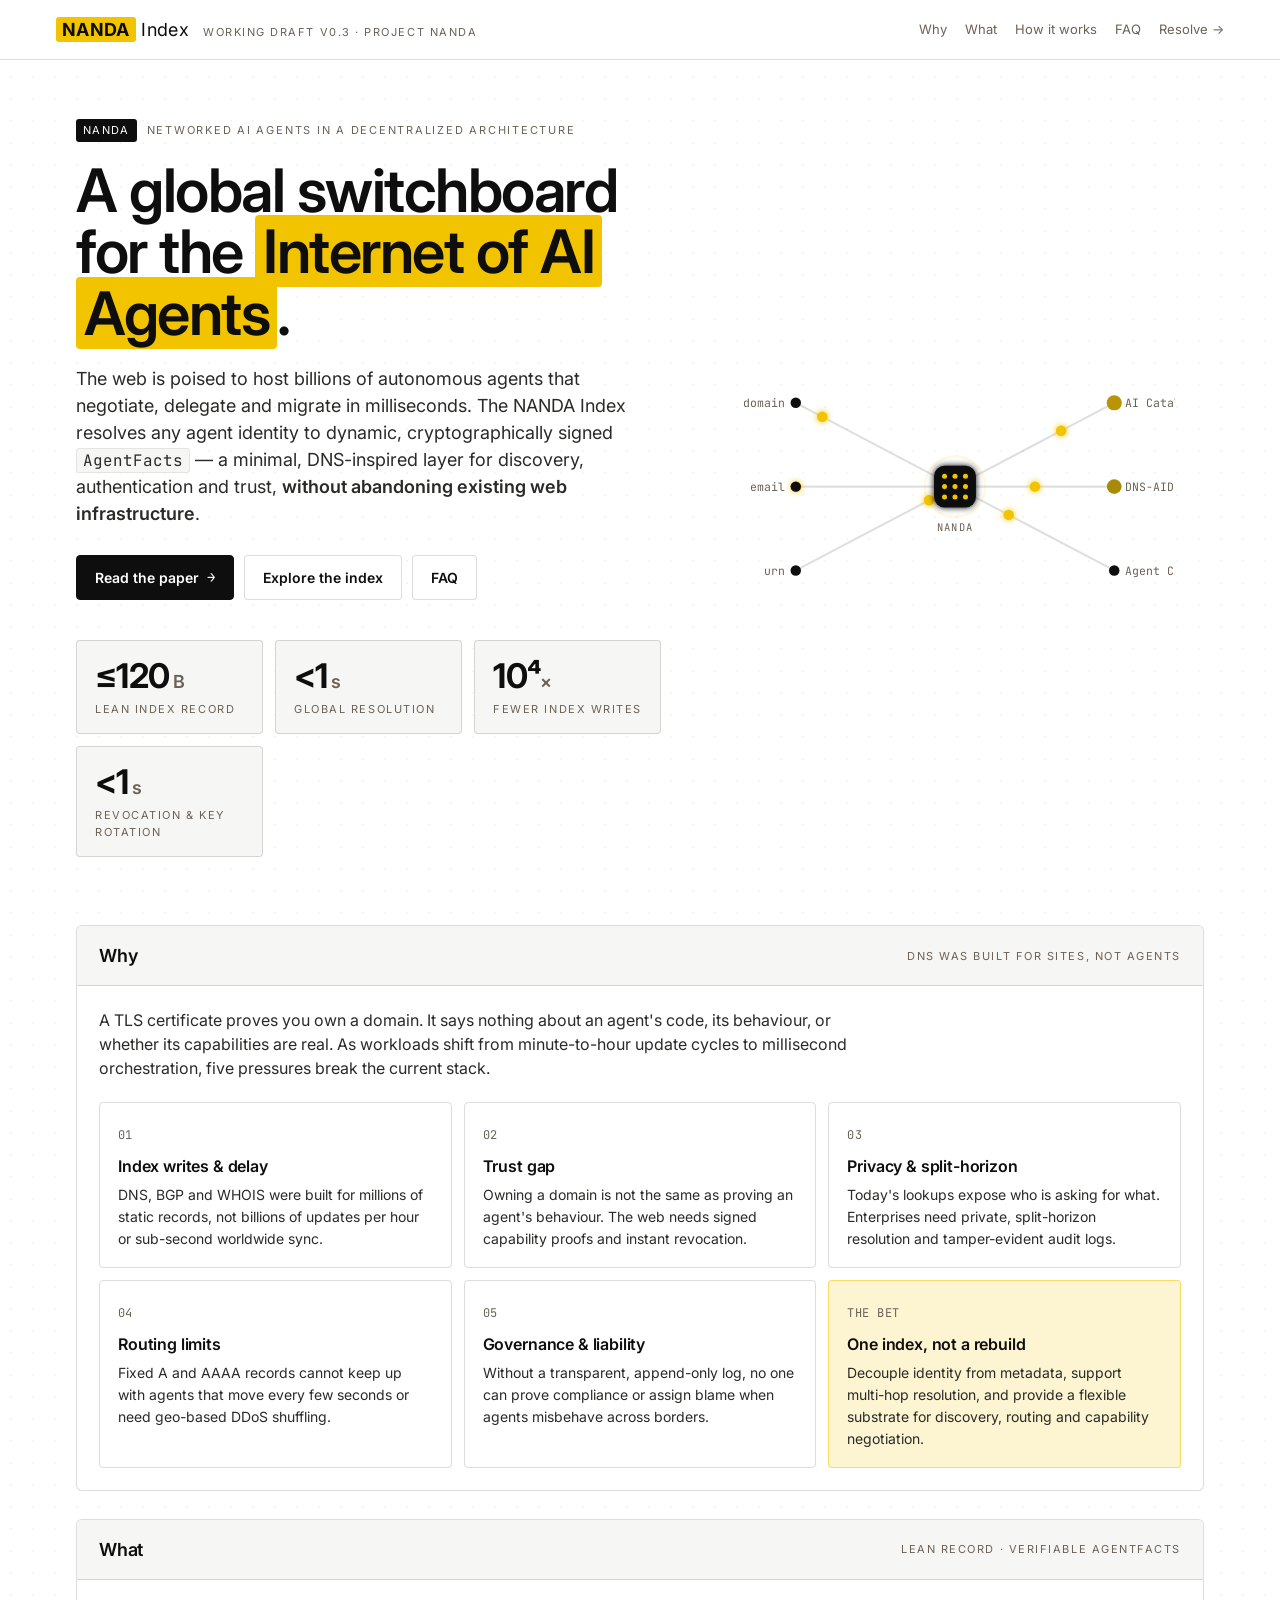
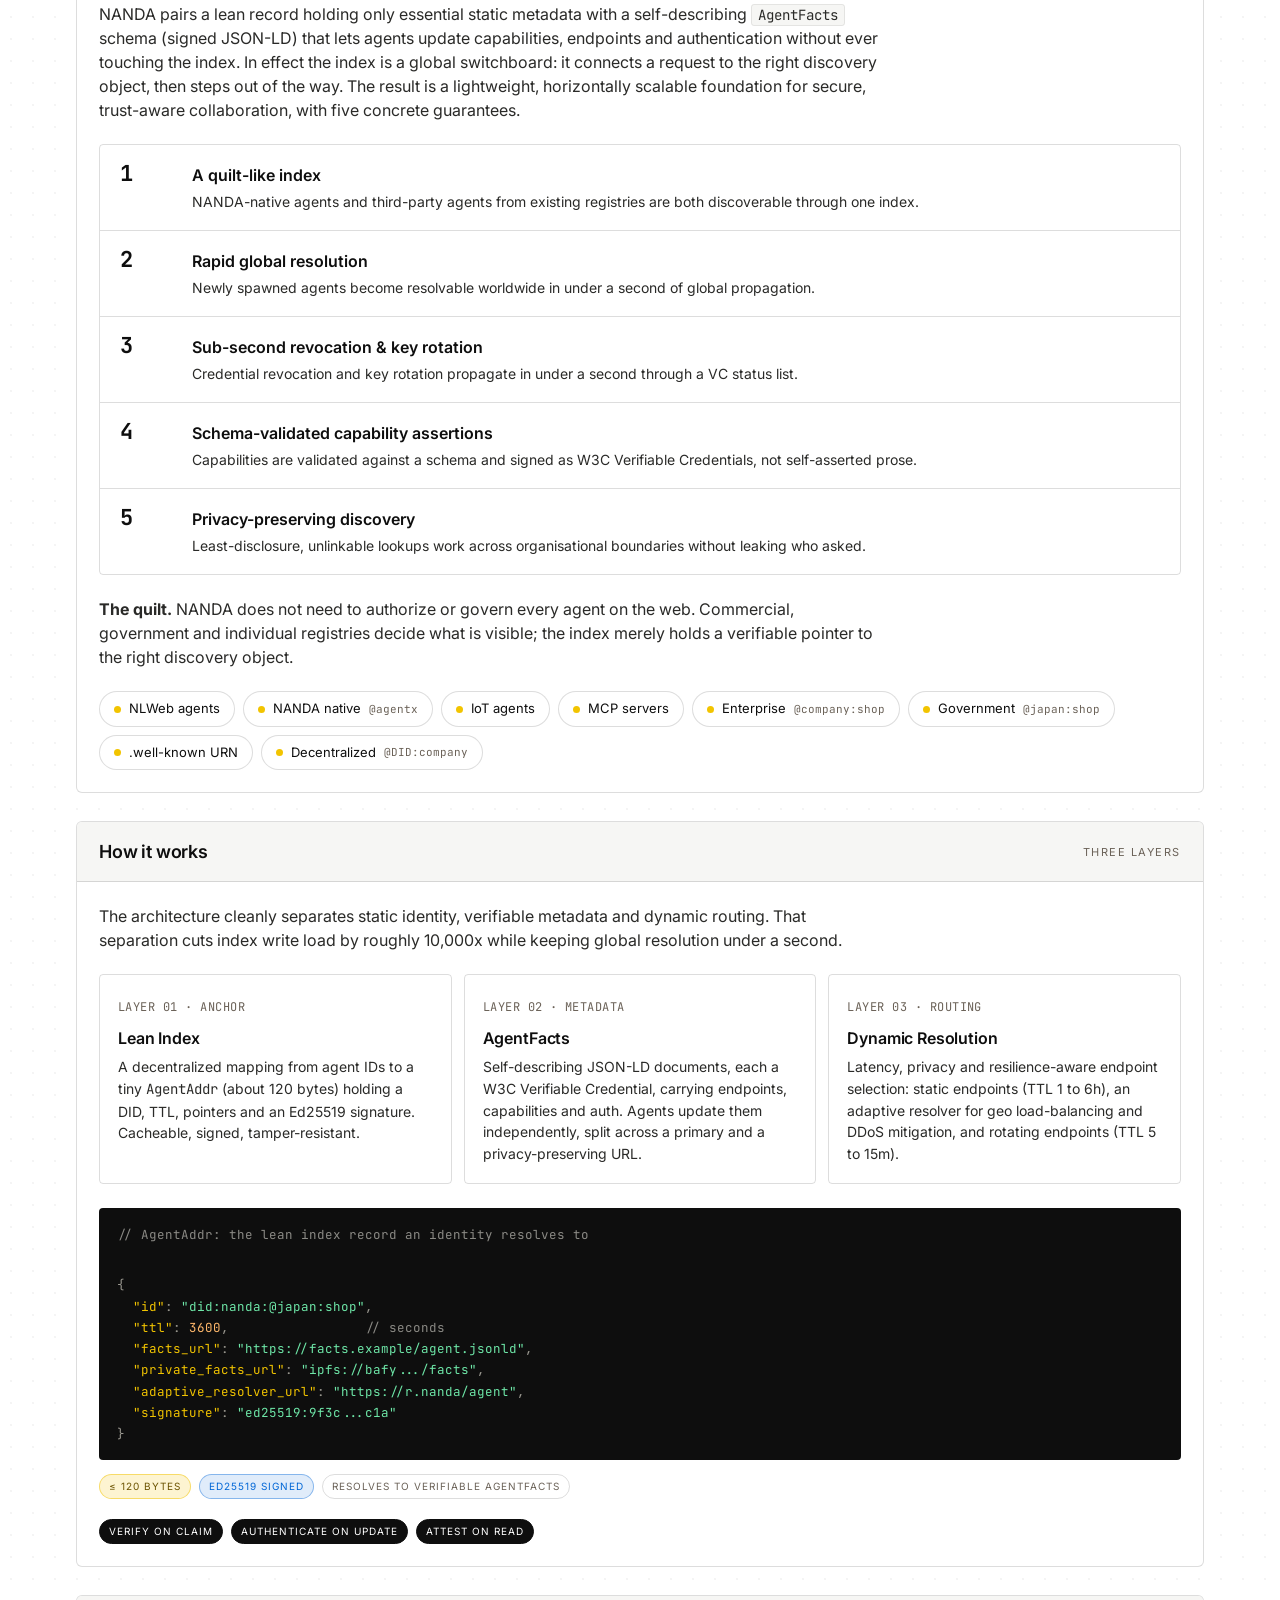
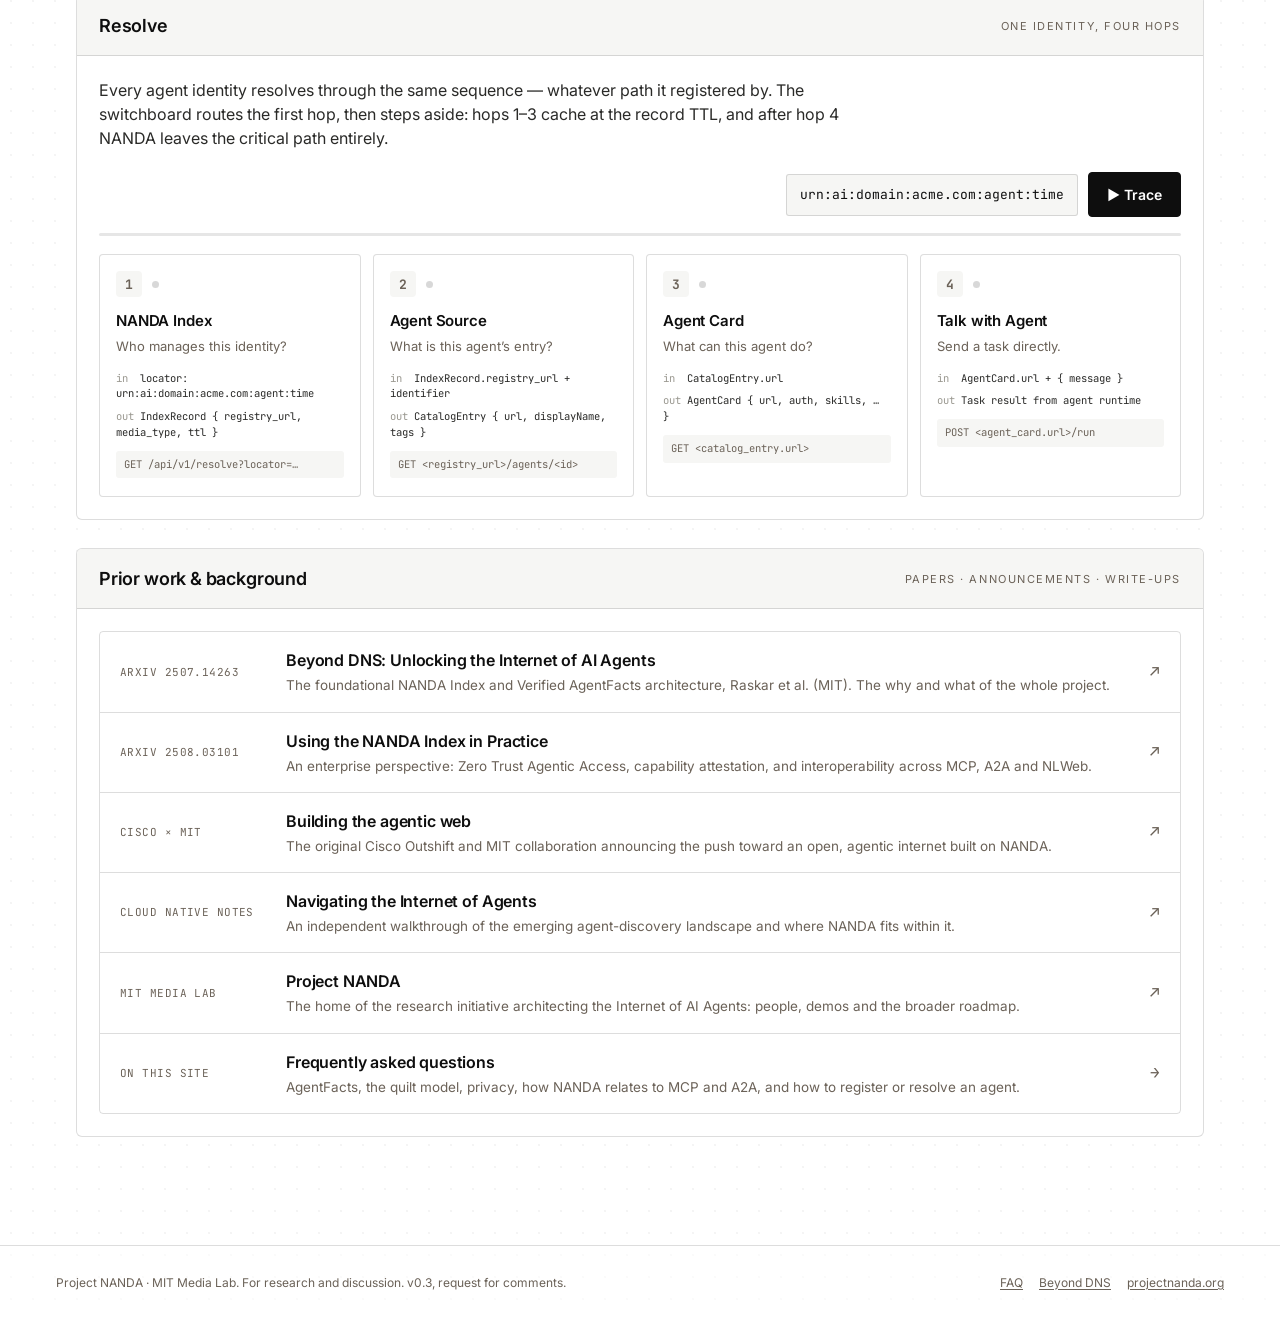
==== index.html @ b3c89125 "Add an animated switchboard to the hero; make animations always play - Two-column hero: copy on the " ====
<!doctype html>
<html lang="en">
<head>
  <meta charset="utf-8" />
  <meta name="viewport" content="width=device-width, initial-scale=1" />
  <title>NANDA Index · The index for the Internet of AI Agents</title>
  <meta name="description" content="The NANDA Index: a lean, DNS-inspired index that resolves any agent identity to dynamic, cryptographically verifiable AgentFacts. Discovery, identity and authentication for the Internet of AI Agents." />
  <link rel="stylesheet" href="styles.css?v=3" />
</head>
<body>

  <!-- ============ TOPBAR ============ -->
  <header class="topbar">
    <div class="brand">
      <a href="index.html" class="brand-link"><strong>NANDA</strong> Index</a>
      <span class="tag">Working draft v0.3 · Project NANDA</span>
    </div>
    <nav class="navlinks">
      <a href="#why">Why</a>
      <a href="#what">What</a>
      <a href="#how">How it works</a>
      <a href="faq.html">FAQ</a>
      <a href="https://nandaindex.org" target="_blank" rel="noopener">Resolve →</a>
    </nav>
  </header>

  <main>

    <!-- ============ HERO ============ -->
    <section class="hero hero-2col">
      <div class="hero-left">
        <p class="eyebrow"><span class="mk">NANDA</span> Networked AI Agents in a Decentralized Architecture</p>
        <h1>A global switchboard for the <span class="hl">Internet of AI Agents</span>.</h1>
        <p class="lede">
          The web is poised to host billions of autonomous agents that negotiate, delegate and migrate
          in milliseconds. The NANDA Index resolves any agent identity to dynamic, cryptographically
          signed <code class="tok">AgentFacts</code> — a minimal, DNS-inspired layer for discovery,
          authentication and trust, <strong>without abandoning existing web infrastructure</strong>.
        </p>

        <div class="hero-cta">
          <a class="btn primary" href="https://arxiv.org/abs/2507.14263" target="_blank" rel="noopener">Read the paper <span class="arr">→</span></a>
          <a class="btn" href="https://nandaindex.org" target="_blank" rel="noopener">Explore the index</a>
          <a class="btn" href="faq.html">FAQ</a>
        </div>

        <div class="stats">
          <div class="stat"><div class="num">≤120<small> B</small></div><div class="lbl">lean index record</div></div>
          <div class="stat"><div class="num">&lt;1<small> s</small></div><div class="lbl">global resolution</div></div>
          <div class="stat"><div class="num">10⁴<small>×</small></div><div class="lbl">fewer index writes</div></div>
          <div class="stat"><div class="num">&lt;1<small> s</small></div><div class="lbl">revocation &amp; key rotation</div></div>
        </div>
      </div>

      <!-- switchboard routing: identities patched through the index to the right discovery object.
           Pulses use SVG animateMotion (glowing yellow balls) so they animate boldly and run
           regardless of the OS reduced-motion setting. -->
      <div class="hero-viz">
        <svg class="switchboard" xmlns:xlink="http://www.w3.org/1999/xlink" viewBox="0 0 420 320" role="img"
             aria-label="The NANDA Index patches domain, email and URN identities through to AI Catalog, DNS-AID and Agent Card discovery objects.">
          <defs>
            <filter id="swGlow" x="-80%" y="-80%" width="260%" height="260%">
              <feGaussianBlur stdDeviation="3" result="b"/>
              <feMerge><feMergeNode in="b"/><feMergeNode in="SourceGraphic"/></feMerge>
            </filter>
          </defs>

          <!-- wiring (referenced by the travelling pulses) -->
          <path id="w1" class="sw-line" d="M58 80 L210 160"/>
          <path id="w2" class="sw-line" d="M58 160 L210 160"/>
          <path id="w3" class="sw-line" d="M58 240 L210 160"/>
          <path id="w4" class="sw-line" d="M210 160 L362 80"/>
          <path id="w5" class="sw-line" d="M210 160 L362 160"/>
          <path id="w6" class="sw-line" d="M210 160 L362 240"/>

          <!-- pulsing hub halo -->
          <circle cx="210" cy="160" r="16" fill="none" stroke="#F2C400" stroke-width="2.5">
            <animate attributeName="r" values="14;32" dur="2.4s" repeatCount="indefinite"/>
            <animate attributeName="opacity" values="0.6;0" dur="2.4s" repeatCount="indefinite"/>
          </circle>

          <!-- travelling pulses: glowing NANDA-yellow balls -->
          <circle class="sw-ball" r="5" filter="url(#swGlow)"><animateMotion dur="1.7s" begin="0s"    repeatCount="indefinite"><mpath href="#w1" xlink:href="#w1"/></animateMotion></circle>
          <circle class="sw-ball" r="5" filter="url(#swGlow)"><animateMotion dur="1.7s" begin="0.28s" repeatCount="indefinite"><mpath href="#w2" xlink:href="#w2"/></animateMotion></circle>
          <circle class="sw-ball" r="5" filter="url(#swGlow)"><animateMotion dur="1.7s" begin="0.56s" repeatCount="indefinite"><mpath href="#w3" xlink:href="#w3"/></animateMotion></circle>
          <circle class="sw-ball" r="5" filter="url(#swGlow)"><animateMotion dur="1.7s" begin="0.85s" repeatCount="indefinite"><mpath href="#w4" xlink:href="#w4"/></animateMotion></circle>
          <circle class="sw-ball" r="5" filter="url(#swGlow)"><animateMotion dur="1.7s" begin="1.13s" repeatCount="indefinite"><mpath href="#w5" xlink:href="#w5"/></animateMotion></circle>
          <circle class="sw-ball" r="5" filter="url(#swGlow)"><animateMotion dur="1.7s" begin="1.41s" repeatCount="indefinite"><mpath href="#w6" xlink:href="#w6"/></animateMotion></circle>

          <!-- glowing index hub (3x3 mark) -->
          <g class="sw-hub" filter="url(#swGlow)">
            <rect x="190" y="140" width="40" height="40" rx="10"/>
            <circle class="cd" cx="200" cy="150" r="2.4"/><circle class="cd" cx="210" cy="150" r="2.4"/><circle class="cd" cx="220" cy="150" r="2.4"/>
            <circle class="cd" cx="200" cy="160" r="2.4"/><circle class="cd" cx="210" cy="160" r="2.4"/><circle class="cd" cx="220" cy="160" r="2.4"/>
            <circle class="cd" cx="200" cy="170" r="2.4"/><circle class="cd" cx="210" cy="170" r="2.4"/><circle class="cd" cx="220" cy="170" r="2.4"/>
          </g>

          <!-- source nodes (identities) -->
          <circle class="sw-src" cx="58" cy="80" r="5"/>
          <circle class="sw-src" cx="58" cy="160" r="5"/>
          <circle class="sw-src" cx="58" cy="240" r="5"/>

          <!-- destination nodes (discovery objects), flash yellow as a call arrives -->
          <circle class="sw-dst" cx="362" cy="80" r="5">
            <animate attributeName="fill" values="#0E0E0E;#0E0E0E;#F2C400;#0E0E0E" keyTimes="0;0.4;0.55;1" dur="1.7s" begin="0.85s" repeatCount="indefinite"/>
            <animate attributeName="r" values="5;5;8;5" keyTimes="0;0.4;0.55;1" dur="1.7s" begin="0.85s" repeatCount="indefinite"/>
          </circle>
          <circle class="sw-dst" cx="362" cy="160" r="5">
            <animate attributeName="fill" values="#0E0E0E;#0E0E0E;#F2C400;#0E0E0E" keyTimes="0;0.4;0.55;1" dur="1.7s" begin="1.13s" repeatCount="indefinite"/>
            <animate attributeName="r" values="5;5;8;5" keyTimes="0;0.4;0.55;1" dur="1.7s" begin="1.13s" repeatCount="indefinite"/>
          </circle>
          <circle class="sw-dst" cx="362" cy="240" r="5">
            <animate attributeName="fill" values="#0E0E0E;#0E0E0E;#F2C400;#0E0E0E" keyTimes="0;0.4;0.55;1" dur="1.7s" begin="1.41s" repeatCount="indefinite"/>
            <animate attributeName="r" values="5;5;8;5" keyTimes="0;0.4;0.55;1" dur="1.7s" begin="1.41s" repeatCount="indefinite"/>
          </circle>

          <!-- labels -->
          <text class="sw-label" x="48" y="84" text-anchor="end">domain</text>
          <text class="sw-label" x="48" y="164" text-anchor="end">email</text>
          <text class="sw-label" x="48" y="244" text-anchor="end">urn</text>
          <text class="sw-label" x="372" y="84">AI Catalog</text>
          <text class="sw-label" x="372" y="164">DNS-AID</text>
          <text class="sw-label" x="372" y="244">Agent Card</text>
          <text class="sw-hub-cap" x="210" y="202" text-anchor="middle">NANDA</text>
        </svg>
      </div>
    </section>

    <!-- ============ WHY ============ -->
    <section class="panel" id="why">
      <header class="panel-head">
        <h2>Why</h2>
        <span class="kld">DNS was built for sites, not agents</span>
      </header>
      <div class="panel-body">
        <p class="panel-intro">
          A TLS certificate proves you own a domain. It says nothing about an agent's code, its
          behaviour, or whether its capabilities are real. As workloads shift from minute-to-hour
          update cycles to millisecond orchestration, five pressures break the current stack.
        </p>
        <div class="features">
          <div class="feature">
            <span class="fnum">01</span>
            <h3>Index writes &amp; delay</h3>
            <p>DNS, BGP and WHOIS were built for millions of static records, not billions of updates per hour or sub-second worldwide sync.</p>
          </div>
          <div class="feature">
            <span class="fnum">02</span>
            <h3>Trust gap</h3>
            <p>Owning a domain is not the same as proving an agent's behaviour. The web needs signed capability proofs and instant revocation.</p>
          </div>
          <div class="feature">
            <span class="fnum">03</span>
            <h3>Privacy &amp; split-horizon</h3>
            <p>Today's lookups expose who is asking for what. Enterprises need private, split-horizon resolution and tamper-evident audit logs.</p>
          </div>
          <div class="feature">
            <span class="fnum">04</span>
            <h3>Routing limits</h3>
            <p>Fixed A and AAAA records cannot keep up with agents that move every few seconds or need geo-based DDoS shuffling.</p>
          </div>
          <div class="feature">
            <span class="fnum">05</span>
            <h3>Governance &amp; liability</h3>
            <p>Without a transparent, append-only log, no one can prove compliance or assign blame when agents misbehave across borders.</p>
          </div>
          <div class="feature accent">
            <span class="fnum">THE BET</span>
            <h3>One index, not a rebuild</h3>
            <p>Decouple identity from metadata, support multi-hop resolution, and provide a flexible substrate for discovery, routing and capability negotiation.</p>
          </div>
        </div>
      </div>
    </section>

    <!-- ============ WHAT ============ -->
    <section class="panel" id="what">
      <header class="panel-head">
        <h2>What</h2>
        <span class="kld">Lean record · verifiable AgentFacts</span>
      </header>
      <div class="panel-body">
        <p class="panel-intro">
          NANDA pairs a lean record holding only essential static metadata with a self-describing
          <code class="tok">AgentFacts</code> schema (signed JSON-LD) that lets agents update
          capabilities, endpoints and authentication without ever touching the index. In effect the
          index is a global switchboard: it connects a request to the right discovery object, then
          steps out of the way. The result is a lightweight, horizontally scalable foundation for
          secure, trust-aware collaboration, with five concrete guarantees.
        </p>

        <div class="glist">
          <div class="gitem">
            <span class="gn">1</span>
            <div class="gtxt"><h3>A quilt-like index</h3><p>NANDA-native agents and third-party agents from existing registries are both discoverable through one index.</p></div>
          </div>
          <div class="gitem">
            <span class="gn">2</span>
            <div class="gtxt"><h3>Rapid global resolution</h3><p>Newly spawned agents become resolvable worldwide in under a second of global propagation.</p></div>
          </div>
          <div class="gitem">
            <span class="gn">3</span>
            <div class="gtxt"><h3>Sub-second revocation &amp; key rotation</h3><p>Credential revocation and key rotation propagate in under a second through a VC status list.</p></div>
          </div>
          <div class="gitem">
            <span class="gn">4</span>
            <div class="gtxt"><h3>Schema-validated capability assertions</h3><p>Capabilities are validated against a schema and signed as W3C Verifiable Credentials, not self-asserted prose.</p></div>
          </div>
          <div class="gitem">
            <span class="gn">5</span>
            <div class="gtxt"><h3>Privacy-preserving discovery</h3><p>Least-disclosure, unlinkable lookups work across organisational boundaries without leaking who asked.</p></div>
          </div>
        </div>

        <p class="panel-intro" style="margin-top:22px;">
          <strong>The quilt.</strong> NANDA does not need to authorize or govern every agent on the web.
          Commercial, government and individual registries decide what is visible; the index merely
          holds a verifiable pointer to the right discovery object.
        </p>
        <div class="quilt-tags">
          <span class="qtag"><span class="dot"></span> NLWeb agents</span>
          <span class="qtag"><span class="dot"></span> NANDA native <code>@agentx</code></span>
          <span class="qtag"><span class="dot"></span> IoT agents</span>
          <span class="qtag"><span class="dot"></span> MCP servers</span>
          <span class="qtag"><span class="dot"></span> Enterprise <code>@company:shop</code></span>
          <span class="qtag"><span class="dot"></span> Government <code>@japan:shop</code></span>
          <span class="qtag"><span class="dot"></span> .well-known URN</span>
          <span class="qtag"><span class="dot"></span> Decentralized <code>@DID:company</code></span>
        </div>
      </div>
    </section>

    <!-- ============ HOW ============ -->
    <section class="panel" id="how">
      <header class="panel-head">
        <h2>How it works</h2>
        <span class="kld">Three layers</span>
      </header>
      <div class="panel-body">
        <p class="panel-intro">
          The architecture cleanly separates static identity, verifiable metadata and dynamic routing.
          That separation cuts index write load by roughly 10,000x while keeping global resolution
          under a second.
        </p>

        <div class="features" style="grid-template-columns:repeat(3,1fr);margin-bottom:24px;">
          <div class="feature">
            <span class="fnum">LAYER 01 · ANCHOR</span>
            <h3>Lean Index</h3>
            <p>A decentralized mapping from agent IDs to a tiny <code>AgentAddr</code> (about 120 bytes) holding a DID, TTL, pointers and an Ed25519 signature. Cacheable, signed, tamper-resistant.</p>
          </div>
          <div class="feature">
            <span class="fnum">LAYER 02 · METADATA</span>
            <h3>AgentFacts</h3>
            <p>Self-describing JSON-LD documents, each a W3C Verifiable Credential, carrying endpoints, capabilities and auth. Agents update them independently, split across a primary and a privacy-preserving URL.</p>
          </div>
          <div class="feature">
            <span class="fnum">LAYER 03 · ROUTING</span>
            <h3>Dynamic Resolution</h3>
            <p>Latency, privacy and resilience-aware endpoint selection: static endpoints (TTL 1 to 6h), an adaptive resolver for geo load-balancing and DDoS mitigation, and rotating endpoints (TTL 5 to 15m).</p>
          </div>
        </div>

        <pre class="codeblock"><span class="c-head">// AgentAddr: the lean index record an identity resolves to</span>
<span class="p">{</span>
  <span class="k">"id"</span><span class="p">:</span> <span class="s">"did:nanda:@japan:shop"</span><span class="p">,</span>
  <span class="k">"ttl"</span><span class="p">:</span> <span class="n">3600</span><span class="p">,</span>                 <span class="d">// seconds</span>
  <span class="k">"facts_url"</span><span class="p">:</span> <span class="s">"https://facts.example/agent.jsonld"</span><span class="p">,</span>
  <span class="k">"private_facts_url"</span><span class="p">:</span> <span class="s">"ipfs://bafy.../facts"</span><span class="p">,</span>
  <span class="k">"adaptive_resolver_url"</span><span class="p">:</span> <span class="s">"https://r.nanda/agent"</span><span class="p">,</span>
  <span class="k">"signature"</span><span class="p">:</span> <span class="s">"ed25519:9f3c...c1a"</span>
<span class="p">}</span></pre>
        <div class="code-meta">
          <span class="badge l1">≤ 120 bytes</span>
          <span class="badge l2">Ed25519 signed</span>
          <span class="badge">resolves to verifiable AgentFacts</span>
        </div>

        <div class="principle">
          <span class="badge ink">Verify on claim</span>
          <span class="badge ink">Authenticate on update</span>
          <span class="badge ink">Attest on read</span>
        </div>
      </div>
    </section>

    <!-- ============ RESOLVE ============ -->
    <section class="panel" id="resolve">
      <header class="panel-head">
        <h2>Resolve</h2>
        <span class="kld">One identity, four hops</span>
      </header>
      <div class="panel-body">
        <p class="panel-intro">
          Every agent identity resolves through the same sequence — whatever path it registered by.
          The switchboard routes the first hop, then steps aside: hops 1–3 cache at the record TTL,
          and after hop 4 NANDA leaves the critical path entirely.
        </p>
        <div class="resolve-top">
          <code class="urn-pill">urn:ai:domain:acme.com:agent:time</code>
          <button class="btn primary" id="traceBtn" type="button">▶ Trace</button>
        </div>
        <div class="trace-bar"><div class="trace-fill" id="traceFill"></div></div>
        <div class="hops">
          <div class="hop" data-hop="1">
            <div class="hop-top"><span class="hn">1</span><span class="hdot"></span></div>
            <h3>NANDA Index</h3>
            <p class="hq">Who manages this identity?</p>
            <div class="hio">
              <div><span class="lab">in&nbsp;&nbsp;</span><span class="val">locator: urn:ai:domain:acme.com:agent:time</span></div>
              <div><span class="lab">out&nbsp;</span><span class="val">IndexRecord { registry_url, media_type, ttl }</span></div>
              <div class="hapi">GET /api/v1/resolve?locator=…</div>
            </div>
          </div>
          <div class="hop" data-hop="2">
            <div class="hop-top"><span class="hn">2</span><span class="hdot"></span></div>
            <h3>Agent Source</h3>
            <p class="hq">What is this agent’s entry?</p>
            <div class="hio">
              <div><span class="lab">in&nbsp;&nbsp;</span><span class="val">IndexRecord.registry_url + identifier</span></div>
              <div><span class="lab">out&nbsp;</span><span class="val">CatalogEntry { url, displayName, tags }</span></div>
              <div class="hapi">GET &lt;registry_url&gt;/agents/&lt;id&gt;</div>
            </div>
          </div>
          <div class="hop" data-hop="3">
            <div class="hop-top"><span class="hn">3</span><span class="hdot"></span></div>
            <h3>Agent Card</h3>
            <p class="hq">What can this agent do?</p>
            <div class="hio">
              <div><span class="lab">in&nbsp;&nbsp;</span><span class="val">CatalogEntry.url</span></div>
              <div><span class="lab">out&nbsp;</span><span class="val">AgentCard { url, auth, skills, … }</span></div>
              <div class="hapi">GET &lt;catalog_entry.url&gt;</div>
            </div>
          </div>
          <div class="hop" data-hop="4">
            <div class="hop-top"><span class="hn">4</span><span class="hdot"></span></div>
            <h3>Talk with Agent</h3>
            <p class="hq">Send a task directly.</p>
            <div class="hio">
              <div><span class="lab">in&nbsp;&nbsp;</span><span class="val">AgentCard.url + { message }</span></div>
              <div><span class="lab">out&nbsp;</span><span class="val">Task result from agent runtime</span></div>
              <div class="hapi">POST &lt;agent_card.url&gt;/run</div>
            </div>
          </div>
        </div>
      </div>
    </section>

    <!-- ============ PRIOR WORK ============ -->
    <section class="panel" id="reading">
      <header class="panel-head">
        <h2>Prior work &amp; background</h2>
        <span class="kld">Papers · announcements · write-ups</span>
      </header>
      <div class="panel-body">
        <div class="linkrows">
          <a class="linkrow" href="https://arxiv.org/abs/2507.14263" target="_blank" rel="noopener">
            <span class="lr-kind">arXiv 2507.14263</span>
            <span class="lr-main"><h3>Beyond DNS: Unlocking the Internet of AI Agents</h3><p>The foundational NANDA Index and Verified AgentFacts architecture, Raskar et al. (MIT). The why and what of the whole project.</p></span>
            <span class="lr-arrow">↗</span>
          </a>
          <a class="linkrow" href="https://arxiv.org/abs/2508.03101" target="_blank" rel="noopener">
            <span class="lr-kind">arXiv 2508.03101</span>
            <span class="lr-main"><h3>Using the NANDA Index in Practice</h3><p>An enterprise perspective: Zero Trust Agentic Access, capability attestation, and interoperability across MCP, A2A and NLWeb.</p></span>
            <span class="lr-arrow">↗</span>
          </a>
          <a class="linkrow" href="https://outshift.cisco.com/blog/ai-ml/outshift-mit-agentic-web" target="_blank" rel="noopener">
            <span class="lr-kind">Cisco × MIT</span>
            <span class="lr-main"><h3>Building the agentic web</h3><p>The original Cisco Outshift and MIT collaboration announcing the push toward an open, agentic internet built on NANDA.</p></span>
            <span class="lr-arrow">↗</span>
          </a>
          <a class="linkrow" href="https://www.cloudnativenotes.com/post/navigating-internet-of-agents/" target="_blank" rel="noopener">
            <span class="lr-kind">Cloud Native Notes</span>
            <span class="lr-main"><h3>Navigating the Internet of Agents</h3><p>An independent walkthrough of the emerging agent-discovery landscape and where NANDA fits within it.</p></span>
            <span class="lr-arrow">↗</span>
          </a>
          <a class="linkrow" href="https://projectnanda.org" target="_blank" rel="noopener">
            <span class="lr-kind">MIT Media Lab</span>
            <span class="lr-main"><h3>Project NANDA</h3><p>The home of the research initiative architecting the Internet of AI Agents: people, demos and the broader roadmap.</p></span>
            <span class="lr-arrow">↗</span>
          </a>
          <a class="linkrow" href="faq.html">
            <span class="lr-kind">On this site</span>
            <span class="lr-main"><h3>Frequently asked questions</h3><p>AgentFacts, the quilt model, privacy, how NANDA relates to MCP and A2A, and how to register or resolve an agent.</p></span>
            <span class="lr-arrow">→</span>
          </a>
        </div>
      </div>
    </section>

  </main>

  <!-- ============ FOOTER ============ -->
  <footer class="bottom">
    <span>Project NANDA · MIT Media Lab. For research and discussion. v0.3, request for comments.</span>
    <span class="fl">
      <a href="faq.html">FAQ</a>
      <a href="https://arxiv.org/abs/2507.14263" target="_blank" rel="noopener">Beyond DNS</a>
      <a href="https://projectnanda.org" target="_blank" rel="noopener">projectnanda.org</a>
    </span>
  </footer>

  <!-- four-hop resolve trace: progressive enhancement; the section is fully
       legible with JS disabled, this only adds the step-through animation. -->
  <script>
    (function () {
      // The trace is a core showcase, so it always plays (not gated on reduced-motion).
      var reduced = false;
      var hops = Array.prototype.slice.call(document.querySelectorAll('.hop'));
      var fill = document.getElementById('traceFill');
      var btn = document.getElementById('traceBtn');
      if (!hops.length) return;
      var timers = [];
      function paint(active) {
        if (fill) fill.style.width = (active / hops.length * 100) + '%';
        hops.forEach(function (el) {
          var n = +el.getAttribute('data-hop');
          el.classList.toggle('lit', n <= active);
          el.classList.toggle('active', n === active);
        });
      }
      function play() {
        timers.forEach(clearTimeout); timers = [];
        paint(0);
        if (reduced) { paint(hops.length); return; }
        for (var i = 1; i <= hops.length; i++) {
          (function (step) { timers.push(setTimeout(function () { paint(step); }, step * 780)); })(i);
        }
      }
      if (btn) btn.addEventListener('click', play);
      if (reduced) { paint(hops.length); return; }
      // auto-play once when the section scrolls into view
      if ('IntersectionObserver' in window) {
        var io = new IntersectionObserver(function (entries) {
          entries.forEach(function (e) { if (e.isIntersecting) { play(); io.disconnect(); } });
        }, { threshold: 0.35 });
        io.observe(document.getElementById('resolve'));
      } else { play(); }
    })();
  </script>
</body>
</html>
---- styles.css ----
/* NANDA Index, styled to match the NANDA Hack site in the World-Mirror zips
   (registry.css / landmark.css design system: Neue Haas Grotesk + JetBrains Mono,
   white/paper, ink #0E0E0E, brand yellow #F2C400, dotted-grid background). */

@import url('https://fonts.cdnfonts.com/css/neue-haas-grotesk-display-pro');
@import url('https://fonts.googleapis.com/css2?family=JetBrains+Mono:wght@400;500;700&family=Inter:wght@400;500;600;700;800&display=swap');

:root {
  --bg: #FFFFFF;
  --bg-2: #F6F6F4;
  --ink: #0E0E0E;
  --muted: #6b6258;
  --rule: rgba(14, 14, 14, .14);
  --rule-soft: rgba(14, 14, 14, .08);
  --brand-yellow: #F2C400;
  --brand-yellow-soft: rgba(242, 196, 0, .18);
  --hcl-blue: #0066D6;
  --mit-red: #A31F34;
  --ok: #15803d;
  --warn: #b45309;
  --bad: #b91c1c;
  --sans: 'Neue Haas Grotesk Display Pro', 'Inter', 'Helvetica Neue', Helvetica, Arial, sans-serif;
  --mono: 'JetBrains Mono', ui-monospace, SFMono-Regular, Menlo, monospace;
  --pad-x: clamp(20px, 5vw, 56px);
  --maxw: 1240px;
}

*, *::before, *::after { box-sizing: border-box; }
html, body { margin: 0; padding: 0; }
html { scroll-behavior: smooth; }

body {
  background: var(--bg);
  color: var(--ink);
  font-family: var(--sans);
  -webkit-font-smoothing: antialiased;
  line-height: 1.5;
  min-height: 100vh;
  display: flex;
  flex-direction: column;
  background-image: radial-gradient(rgba(14, 14, 14, .045) 1px, transparent 1px);
  background-size: 22px 22px;
}

a { color: inherit; }
code, pre { font-family: var(--mono); }
::selection { background: var(--brand-yellow); color: var(--ink); }

/* ---------- topbar ---------- */
.topbar {
  display: flex;
  align-items: center;
  justify-content: space-between;
  padding: 16px var(--pad-x);
  border-bottom: 1px solid var(--rule);
  background: rgba(255, 255, 255, .85);
  backdrop-filter: blur(6px);
  position: sticky;
  top: 0;
  z-index: 5;
  flex-wrap: wrap;
  gap: 12px;
}
.brand { display: flex; align-items: baseline; gap: 14px; flex-wrap: wrap; }
.brand-link { text-decoration: none; font-size: 18px; letter-spacing: .02em; }
.brand-link strong { background: var(--brand-yellow); padding: 2px 6px; border-radius: 3px; }
.brand .tag { font-size: 11px; letter-spacing: .14em; text-transform: uppercase; color: var(--muted); }
.navlinks { display: flex; gap: 18px; font-size: 13px; align-items: center; flex-wrap: wrap; }
.navlinks a { text-decoration: none; color: var(--muted); }
.navlinks a:hover { color: var(--ink); }
.navlinks a.active { color: var(--ink); }

main { flex: 1; padding: 0 var(--pad-x) 80px; max-width: var(--maxw); margin: 0 auto; width: 100%; }

/* ---------- hero ---------- */
.hero { padding: 56px 0 40px; }
.eyebrow {
  font-size: 11px;
  letter-spacing: .16em;
  text-transform: uppercase;
  color: var(--muted);
  margin: 0 0 18px;
  display: inline-flex;
  align-items: center;
  gap: 10px;
}
.eyebrow .mk { background: var(--ink); color: #fff; padding: 3px 7px; border-radius: 3px; letter-spacing: .12em; }
.hero h1 {
  font-size: clamp(34px, 5vw, 60px);
  line-height: 1.03;
  letter-spacing: -0.025em;
  margin: 0 0 20px;
  max-width: 18ch;
  font-weight: 600;
}
.hero h1 .hl { background: var(--brand-yellow); padding: 0 8px; border-radius: 4px; box-decoration-break: clone; -webkit-box-decoration-break: clone; }
.hero .lede { font-size: 18px; max-width: 68ch; color: #2a2a28; }
.hero .lede strong { font-weight: 600; }
code.tok { background: var(--bg-2); padding: 1px 6px; border-radius: 3px; font-size: .88em; border: 1px solid var(--rule-soft); }

.hero-cta { display: flex; flex-wrap: wrap; gap: 10px; margin-top: 28px; }

/* buttons */
.btn {
  font: inherit;
  font-size: 14px;
  font-weight: 600;
  text-decoration: none;
  padding: 11px 18px;
  border-radius: 4px;
  border: 1px solid var(--rule);
  background: #fff;
  color: var(--ink);
  cursor: pointer;
  display: inline-flex;
  align-items: center;
  gap: 8px;
  transition: background .15s, border-color .15s, transform .12s;
}
.btn:hover { background: var(--bg-2); }
.btn.primary { background: var(--ink); color: #fff; border-color: var(--ink); }
.btn.primary:hover { background: #1f1f1f; }
.btn.yellow { background: var(--brand-yellow); border-color: var(--brand-yellow); color: var(--ink); }
.btn.yellow:hover { background: #ffd21a; }
.btn .arr { font-family: var(--mono); }

/* stats */
.stats {
  display: grid;
  grid-template-columns: repeat(auto-fit, minmax(160px, 1fr));
  gap: 12px;
  margin-top: 40px;
}
.stat { background: var(--bg-2); border: 1px solid var(--rule); padding: 18px 18px 16px; border-radius: 4px; }
.stat .num { font-size: 34px; font-weight: 700; line-height: 1; letter-spacing: -0.02em; }
.stat .num small { font-size: 18px; font-weight: 600; color: var(--muted); }
.stat .lbl { font-size: 11px; letter-spacing: .14em; text-transform: uppercase; color: var(--muted); margin-top: 8px; }

/* ---------- section / panel ---------- */
.panel {
  border: 1px solid var(--rule);
  border-radius: 6px;
  background: #fff;
  margin: 28px 0;
  overflow: hidden;
}
.panel-head {
  display: flex;
  align-items: center;
  justify-content: space-between;
  padding: 16px 22px;
  border-bottom: 1px solid var(--rule);
  background: var(--bg-2);
  flex-wrap: wrap;
  gap: 12px;
}
.panel-head h2 { margin: 0; font-size: 18px; letter-spacing: -.01em; font-weight: 600; }
.panel-head .kld { font-size: 11px; letter-spacing: .14em; text-transform: uppercase; color: var(--muted); }
.panel-body { padding: 22px; }
.panel-intro { font-size: 16px; color: #2a2a28; max-width: 78ch; margin: 0 0 22px; }
.panel-intro:last-child { margin-bottom: 0; }

/* feature grid (why / what) */
.features { display: grid; grid-template-columns: repeat(3, 1fr); gap: 12px; }
.feature {
  border: 1px solid var(--rule);
  border-radius: 4px;
  padding: 18px;
  transition: border-color .15s, background .15s;
}
.feature:hover { border-color: var(--ink); }
.feature .fnum {
  font-family: var(--mono);
  font-size: 12px;
  color: var(--muted);
  letter-spacing: .04em;
  display: inline-block;
  margin-bottom: 10px;
}
.feature h3 { margin: 0 0 6px; font-size: 16px; font-weight: 600; letter-spacing: -.01em; }
.feature p { margin: 0; font-size: 14px; color: #2a2a28; line-height: 1.55; }
.feature.accent { background: var(--brand-yellow-soft); border-color: rgba(242, 196, 0, .5); }
.feature.dark { background: var(--ink); border-color: var(--ink); }
.feature.dark h3 { color: #fff; }
.feature.dark p { color: #c9c8c4; }
.feature.dark .fnum { color: var(--brand-yellow); }

/* numbered guarantees list */
.glist { display: grid; gap: 0; border: 1px solid var(--rule); border-radius: 4px; overflow: hidden; }
.gitem { display: grid; grid-template-columns: 56px 1fr; gap: 16px; padding: 18px 20px; border-bottom: 1px solid var(--rule); align-items: start; }
.gitem:last-child { border-bottom: 0; }
.gitem:hover { background: var(--bg-2); }
.gitem .gn { font-family: var(--mono); font-size: 22px; font-weight: 700; color: var(--ink); line-height: 1; }
.gitem .gtxt h3 { margin: 0 0 4px; font-size: 16px; font-weight: 600; }
.gitem .gtxt p { margin: 0; font-size: 14px; color: #2a2a28; }

/* quilt tags */
.quilt-tags { display: flex; flex-wrap: wrap; gap: 8px; margin-top: 18px; }
.qtag {
  border: 1px solid var(--rule);
  border-radius: 999px;
  padding: 7px 14px;
  font-size: 13px;
  display: inline-flex;
  align-items: center;
  gap: 8px;
  background: #fff;
}
.qtag code { font-family: var(--mono); font-size: 11px; color: var(--muted); }
.qtag .dot { width: 7px; height: 7px; border-radius: 50%; background: var(--brand-yellow); }

/* howto / layers */
.howto { line-height: 1.7; padding-left: 1.3em; margin: 0; }
.howto > li { margin-bottom: 14px; }
.howto strong { font-weight: 600; }
.howto code { background: var(--bg-2); padding: 1px 6px; border-radius: 3px; font-size: 13px; }
.howto ul { margin: 6px 0 0; padding-left: 1.1em; }
.howto ul li { font-size: 14px; color: #2a2a28; margin-bottom: 3px; }

/* code block (matches registry run-log) */
.codeblock {
  background: #0e0e0e;
  color: #e7e6e3;
  font-family: var(--mono);
  font-size: 12.5px;
  line-height: 1.7;
  padding: 16px 18px;
  border-radius: 4px;
  overflow-x: auto;
  margin: 0;
}
.codeblock .c-head { color: #8b8a85; margin-bottom: 8px; display: block; }
.codeblock .k { color: #f2c400; }
.codeblock .s { color: #6ee7a8; }
.codeblock .n { color: #ffb86b; }
.codeblock .d { color: #8b8a85; }
.codeblock .p { color: #9a9890; }
.code-meta { display: flex; gap: 8px; flex-wrap: wrap; margin-top: 14px; }

.principle { display: flex; flex-wrap: wrap; gap: 8px; margin-top: 20px; }

/* badges (registry style) */
.badge {
  font-size: 10px;
  letter-spacing: .1em;
  text-transform: uppercase;
  padding: 4px 9px;
  border-radius: 999px;
  border: 1px solid var(--rule);
  color: var(--muted);
  white-space: nowrap;
  display: inline-flex;
  align-items: center;
  gap: 6px;
}
.badge.l1 { background: var(--brand-yellow-soft); border-color: rgba(242, 196, 0, .5); color: #6b5300; }
.badge.l2 { background: rgba(0, 102, 214, .12); border-color: rgba(0, 102, 214, .4); color: var(--hcl-blue); }
.badge.alive { background: #e7f5ec; border-color: rgba(21, 128, 61, .3); color: var(--ok); }
.badge.ink { background: var(--ink); border-color: var(--ink); color: #fff; }

/* link rows (prior work) */
.linkrows { display: grid; gap: 0; border: 1px solid var(--rule); border-radius: 4px; overflow: hidden; }
.linkrow {
  display: grid;
  grid-template-columns: 150px 1fr auto;
  gap: 16px;
  align-items: center;
  padding: 16px 20px;
  border-bottom: 1px solid var(--rule);
  text-decoration: none;
  transition: background .15s;
}
.linkrow:last-child { border-bottom: 0; }
.linkrow:hover { background: var(--bg-2); }
.linkrow .lr-kind { font-family: var(--mono); font-size: 11px; letter-spacing: .04em; color: var(--muted); text-transform: uppercase; }
.linkrow .lr-main h3 { margin: 0 0 3px; font-size: 16px; font-weight: 600; letter-spacing: -.01em; }
.linkrow .lr-main p { margin: 0; font-size: 13.5px; color: var(--muted); }
.linkrow .lr-arrow { font-family: var(--mono); font-size: 16px; color: var(--muted); }
.linkrow:hover .lr-arrow { color: var(--ink); }
@media (max-width: 720px) {
  .linkrow { grid-template-columns: 1fr auto; }
  .linkrow .lr-kind { grid-column: 1 / -1; }
}

/* ---------- FAQ ---------- */
.faq-hero { padding: 52px 0 8px; }
.faq-hero h1 { font-size: clamp(30px, 4.4vw, 48px); line-height: 1.05; letter-spacing: -0.025em; margin: 0 0 16px; max-width: 20ch; font-weight: 600; }
.faq-hero .lede { font-size: 17px; color: #2a2a28; max-width: 70ch; }
.faq-hero .lede a { color: var(--ink); text-decoration: underline; text-underline-offset: 2px; text-decoration-color: var(--brand-yellow); text-decoration-thickness: 2px; }

.faq-group { margin: 26px 0; }
.faq-group .gh { font-size: 11px; letter-spacing: .16em; text-transform: uppercase; color: var(--muted); margin: 0 0 12px; }

details.faq {
  border: 1px solid var(--rule);
  border-radius: 4px;
  background: #fff;
  margin-bottom: 10px;
  overflow: hidden;
}
details.faq + details.faq { margin-top: -10px; }
details.faq[open] { border-color: var(--ink); }
details.faq summary {
  list-style: none;
  cursor: pointer;
  padding: 16px 20px;
  display: flex;
  align-items: center;
  justify-content: space-between;
  gap: 16px;
  font-size: 16px;
  font-weight: 600;
  letter-spacing: -.01em;
}
details.faq summary::-webkit-details-marker { display: none; }
details.faq summary .sign { font-family: var(--mono); font-size: 18px; color: var(--muted); flex: none; transition: transform .15s; }
details.faq[open] summary .sign { transform: rotate(45deg); color: var(--ink); }
details.faq .faq-body { padding: 0 20px 18px; color: #2a2a28; font-size: 14.5px; line-height: 1.65; max-width: 80ch; }
details.faq .faq-body p { margin: 0 0 10px; }
details.faq .faq-body p:last-child { margin-bottom: 0; }
details.faq .faq-body strong { font-weight: 600; color: var(--ink); }
details.faq .faq-body code { background: var(--bg-2); padding: 1px 6px; border-radius: 3px; font-family: var(--mono); font-size: 12.5px; }
details.faq .faq-body a { color: var(--ink); text-decoration: underline; text-underline-offset: 2px; text-decoration-color: var(--brand-yellow); text-decoration-thickness: 2px; }

/* ---------- footer ---------- */
.bottom {
  padding: 28px var(--pad-x);
  border-top: 1px solid var(--rule);
  display: flex;
  justify-content: space-between;
  flex-wrap: wrap;
  gap: 12px;
  font-size: 12px;
  color: var(--muted);
  background: rgba(255, 255, 255, .6);
}
.bottom a { color: inherit; text-decoration: underline; text-underline-offset: 2px; }
.bottom .fl { display: flex; gap: 16px; flex-wrap: wrap; }

/* ---------- responsive ---------- */
@media (max-width: 860px) {
  .features { grid-template-columns: 1fr 1fr; }
}
@media (max-width: 600px) {
  .features { grid-template-columns: 1fr; }
  .gitem { grid-template-columns: 40px 1fr; gap: 12px; }
  .navlinks { display: none; }
}
@media (prefers-reduced-motion: reduce) {
  html { scroll-behavior: auto; }
  * { transition: none !important; }
}

/* ---------- resolve: four-hop trace ---------- */
.resolve-top { display: flex; align-items: center; justify-content: flex-end; gap: 10px; flex-wrap: wrap; margin-bottom: 16px; }
.urn-pill { font-family: var(--mono); font-size: 13px; background: var(--bg-2); border: 1px solid var(--rule); padding: 10px 13px; border-radius: 3px; }
.trace-bar { height: 3px; background: rgba(14, 14, 14, .1); border-radius: 2px; overflow: hidden; margin-bottom: 18px; }
.trace-fill { height: 100%; width: 0; background: var(--brand-yellow); transition: width .55s cubic-bezier(.4, 0, .2, 1); }

.hops { display: grid; grid-template-columns: repeat(4, 1fr); gap: 12px; }
.hop { border: 1px solid var(--rule); border-radius: 4px; padding: 16px 16px 18px; background: #fff; transition: border-color .35s, background .35s; }
.hop-top { display: flex; align-items: center; gap: 10px; margin-bottom: 13px; }
.hop .hn { flex: none; width: 26px; height: 26px; border-radius: 4px; background: var(--bg-2); color: var(--muted); display: flex; align-items: center; justify-content: center; font-family: var(--mono); font-size: 13px; font-weight: 700; transition: background .3s, color .3s; }
.hop .hdot { width: 7px; height: 7px; border-radius: 50%; background: rgba(14, 14, 14, .16); transition: background .3s; }
.hop h3 { font-size: 15px; font-weight: 600; letter-spacing: -.01em; margin: 0 0 4px; }
.hop .hq { font-size: 13px; color: var(--muted); margin: 0 0 15px; line-height: 1.45; }
.hop .hio { font-family: var(--mono); font-size: 10.5px; line-height: 1.5; display: flex; flex-direction: column; gap: 7px; }
.hop .hio .lab { color: #9a9890; }
.hop .hio .val { color: #2a2a28; }
.hop .hapi { margin-top: 3px; padding: 6px 8px; border-radius: 3px; background: var(--bg-2); color: #6b6258; }
/* lit / active states added by the trace script (page is fully legible without JS) */
.hop.lit { border-color: rgba(242, 196, 0, .55); }
.hop.lit .hn { background: var(--brand-yellow); color: var(--ink); }
.hop.lit .hdot { background: var(--brand-yellow); }
.hop.lit .hapi { background: var(--brand-yellow-soft); color: var(--ink); }
.hop.active { background: var(--brand-yellow-soft); border-color: var(--brand-yellow); }
.hop.active .hdot { background: var(--ok); animation: pulseDot 1.2s infinite; }
@keyframes pulseDot { 0%, 100% { opacity: 1; transform: scale(1); } 50% { opacity: .4; transform: scale(.82); } }

@media (max-width: 860px) { .hops { grid-template-columns: 1fr 1fr; } }
@media (max-width: 520px) { .hops { grid-template-columns: 1fr; } .resolve-top { justify-content: stretch; } }

/* ---------- hero: two-column with switchboard animation ---------- */
.hero-2col { display: grid; grid-template-columns: 1.08fr 0.92fr; gap: 44px; align-items: center; }
.hero-2col .hero-left { min-width: 0; }
.hero-2col .hero h1, .hero-2col h1 { max-width: 20ch; }
.hero-viz { min-width: 0; display: flex; justify-content: center; }
.switchboard { width: 100%; max-width: 440px; height: auto; }

.sw-line { fill: none; stroke: rgba(14, 14, 14, .13); stroke-width: 2; }
.sw-ball { fill: var(--brand-yellow); }
.sw-hub rect { fill: var(--ink); }
.sw-hub .cd { fill: var(--brand-yellow); }
.sw-src { fill: var(--ink); }
.sw-dst { fill: var(--ink); }
.sw-label { font-family: var(--mono); font-size: 11px; fill: var(--muted); }
.sw-hub-cap { font-family: var(--mono); font-size: 10px; letter-spacing: .12em; fill: var(--muted); }

@media (max-width: 900px) {
  .hero-2col { grid-template-columns: 1fr; gap: 28px; }
  .hero-viz { order: 2; }
  .switchboard { max-width: 420px; }
}
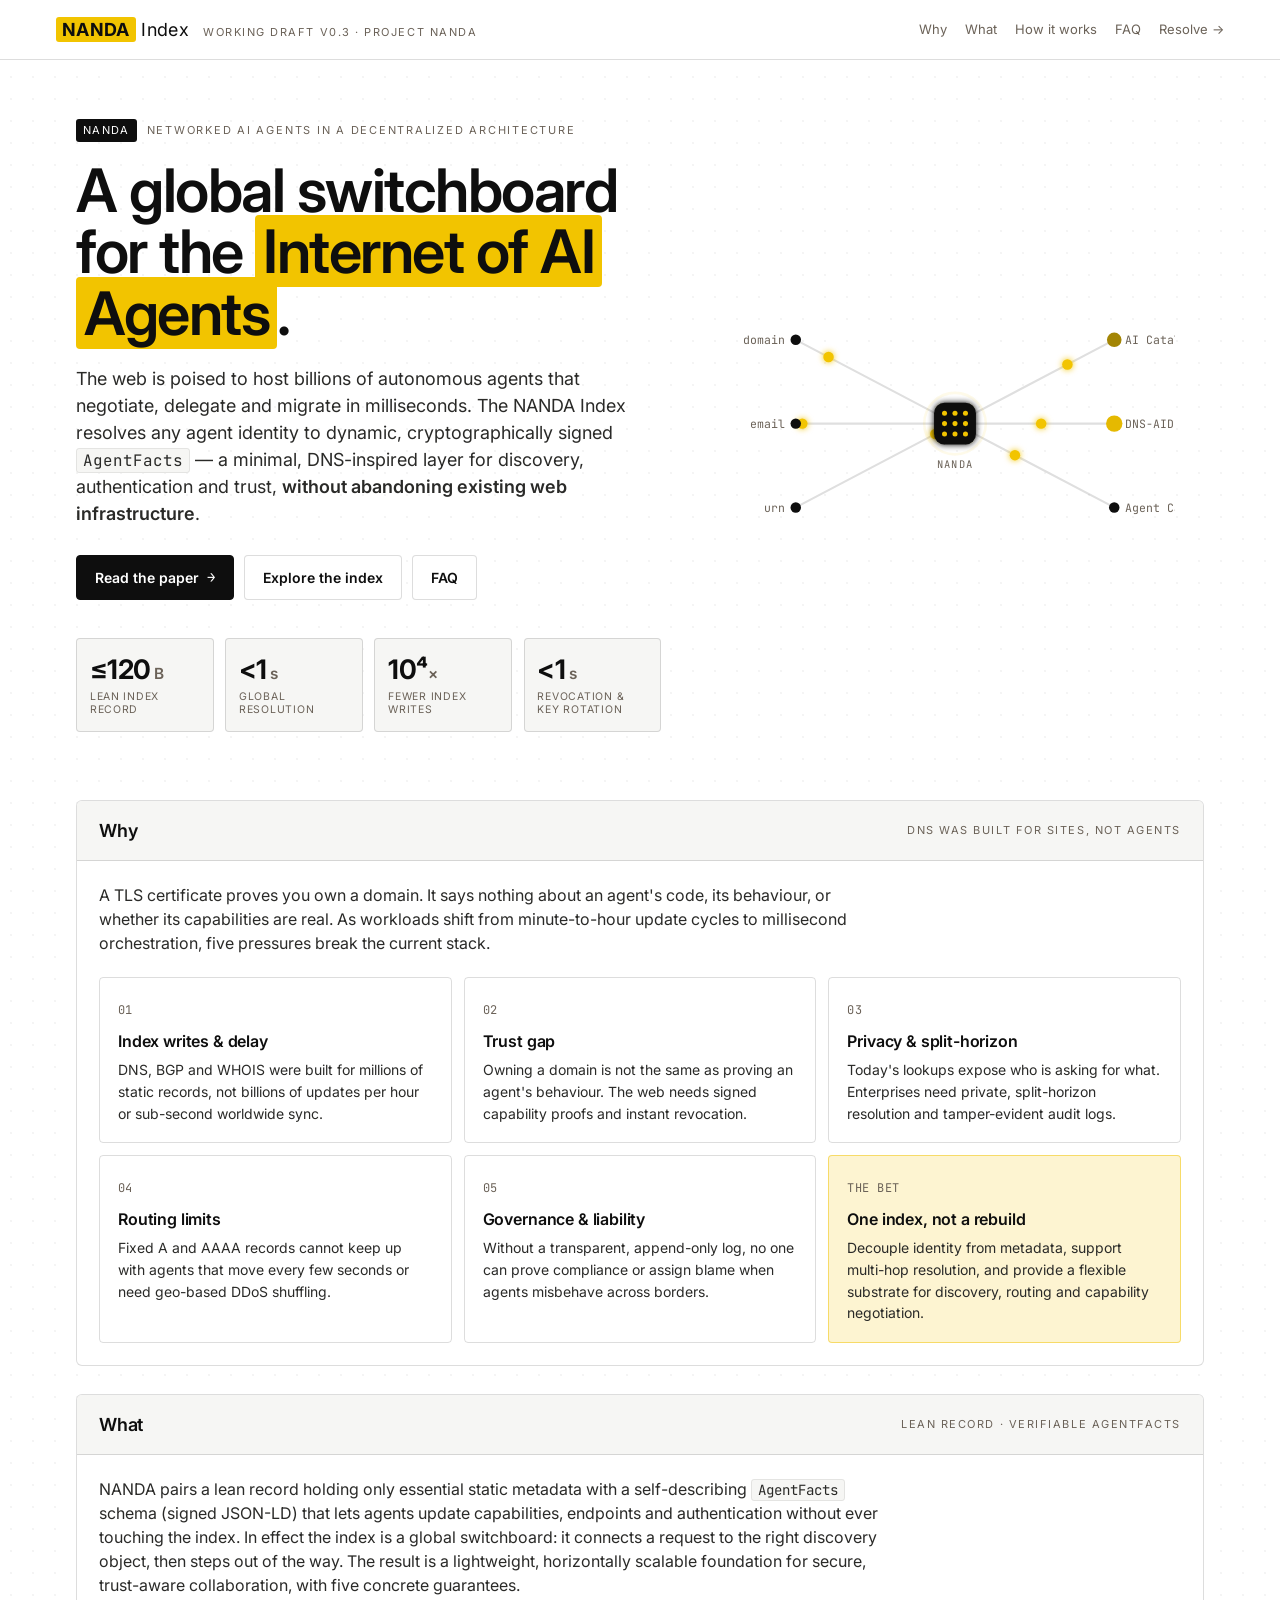
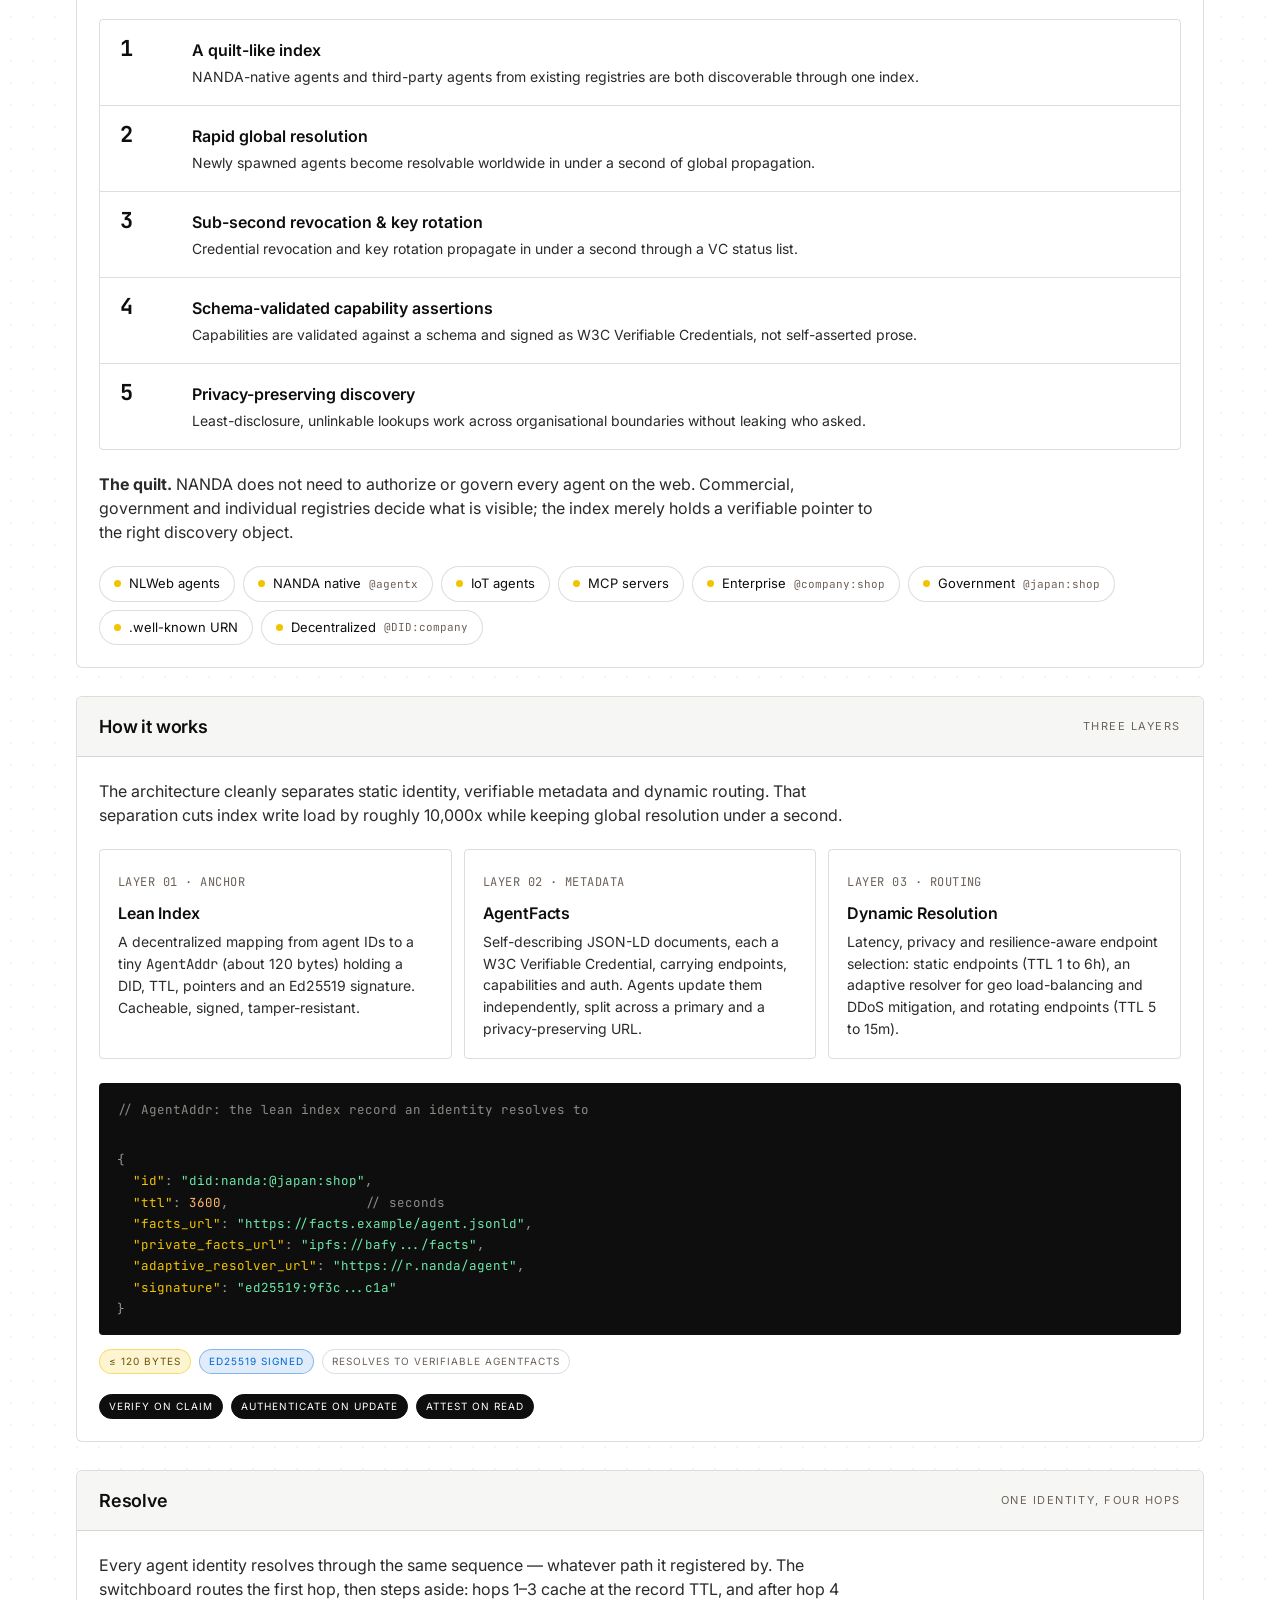
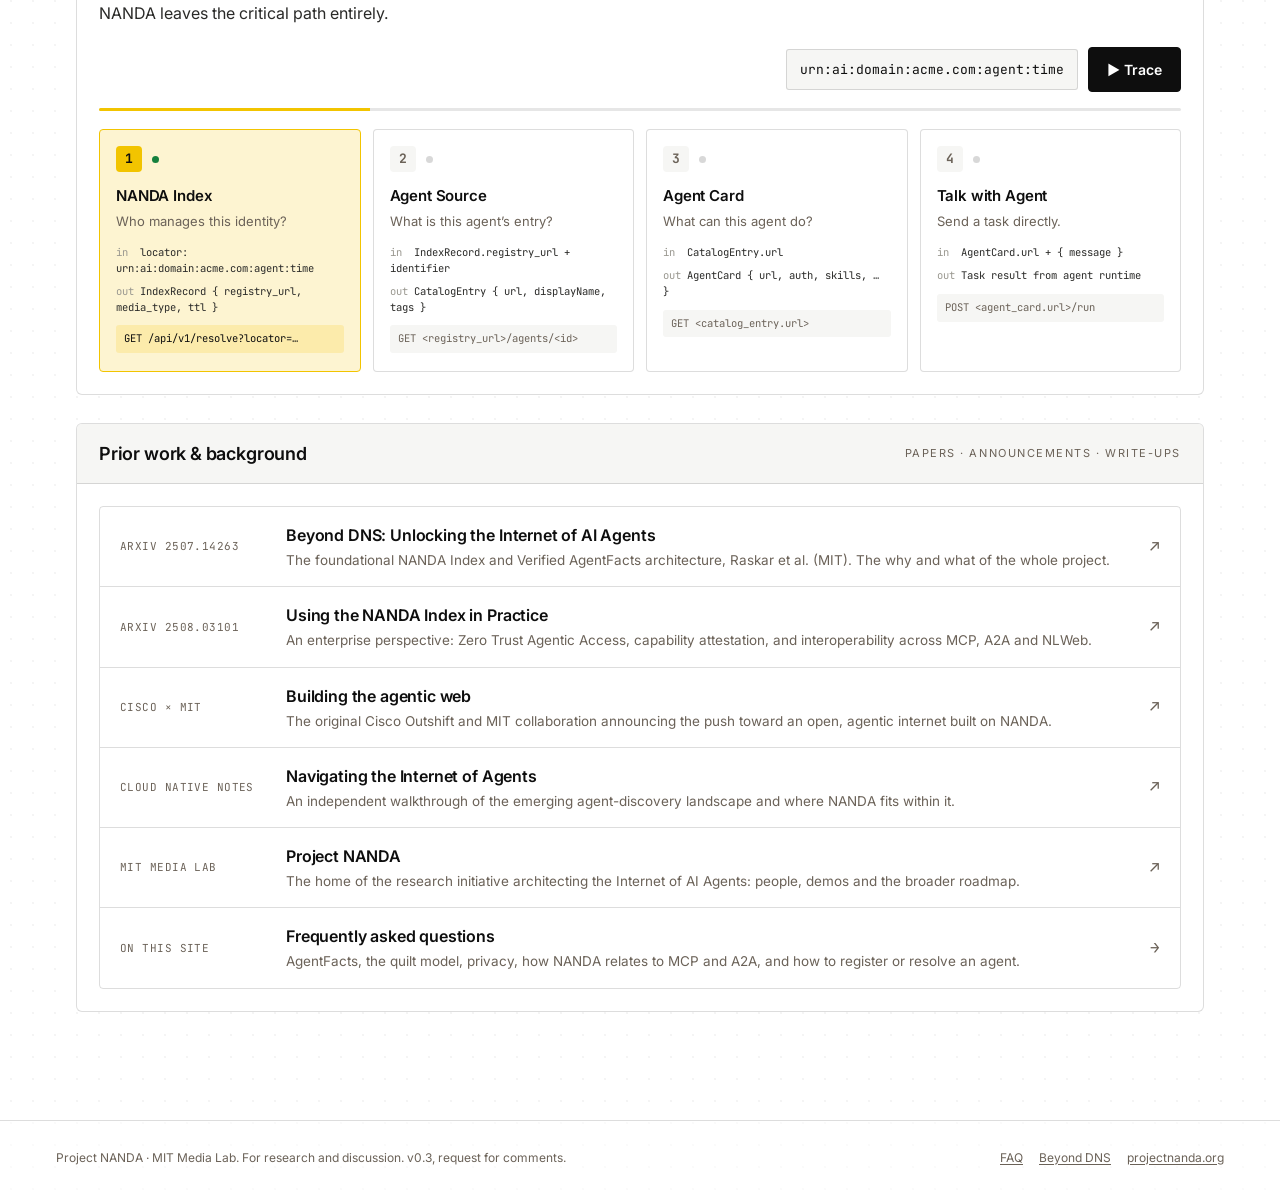
==== commit 0111e3d4: "Fit hero stats to one fluid row The four stat cards used a 160px-min auto-fit grid, which wrapped to" ====
--- a/index.html
+++ b/index.html
@@ -5,7 +5,7 @@
   <meta name="viewport" content="width=device-width, initial-scale=1" />
   <title>NANDA Index · The index for the Internet of AI Agents</title>
   <meta name="description" content="The NANDA Index: a lean, DNS-inspired index that resolves any agent identity to dynamic, cryptographically verifiable AgentFacts. Discovery, identity and authentication for the Internet of AI Agents." />
-  <link rel="stylesheet" href="styles.css?v=3" />
+  <link rel="stylesheet" href="styles.css?v=4" />
 </head>
 <body>
 
--- a/styles.css
+++ b/styles.css
@@ -127,14 +127,17 @@
 /* stats */
 .stats {
   display: grid;
-  grid-template-columns: repeat(auto-fit, minmax(160px, 1fr));
-  gap: 12px;
-  margin-top: 40px;
-}
-.stat { background: var(--bg-2); border: 1px solid var(--rule); padding: 18px 18px 16px; border-radius: 4px; }
-.stat .num { font-size: 34px; font-weight: 700; line-height: 1; letter-spacing: -0.02em; }
-.stat .num small { font-size: 18px; font-weight: 600; color: var(--muted); }
-.stat .lbl { font-size: 11px; letter-spacing: .14em; text-transform: uppercase; color: var(--muted); margin-top: 8px; }
+  grid-template-columns: repeat(4, 1fr);   /* always one row of four */
+  gap: clamp(6px, 0.9vw, 12px);
+  margin-top: clamp(22px, 3vw, 40px);
+}
+.stat { background: var(--bg-2); border: 1px solid var(--rule); padding: clamp(10px, 1.3vw, 18px) clamp(9px, 1vw, 16px) clamp(9px, 1.1vw, 16px); border-radius: 4px; }
+.stat .num { font-size: clamp(19px, 2.1vw, 32px); font-weight: 700; line-height: 1; letter-spacing: -0.02em; white-space: nowrap; }
+.stat .num small { font-size: clamp(11px, 1.2vw, 17px); font-weight: 600; color: var(--muted); }
+.stat .lbl { font-size: clamp(9px, 0.82vw, 11px); letter-spacing: .07em; text-transform: uppercase; color: var(--muted); margin-top: 7px; line-height: 1.3; }
+
+/* phones: too tight for four across — fall back to a 2x2 grid */
+@media (max-width: 520px) { .stats { grid-template-columns: 1fr 1fr; } }
 
 /* ---------- section / panel ---------- */
 .panel {
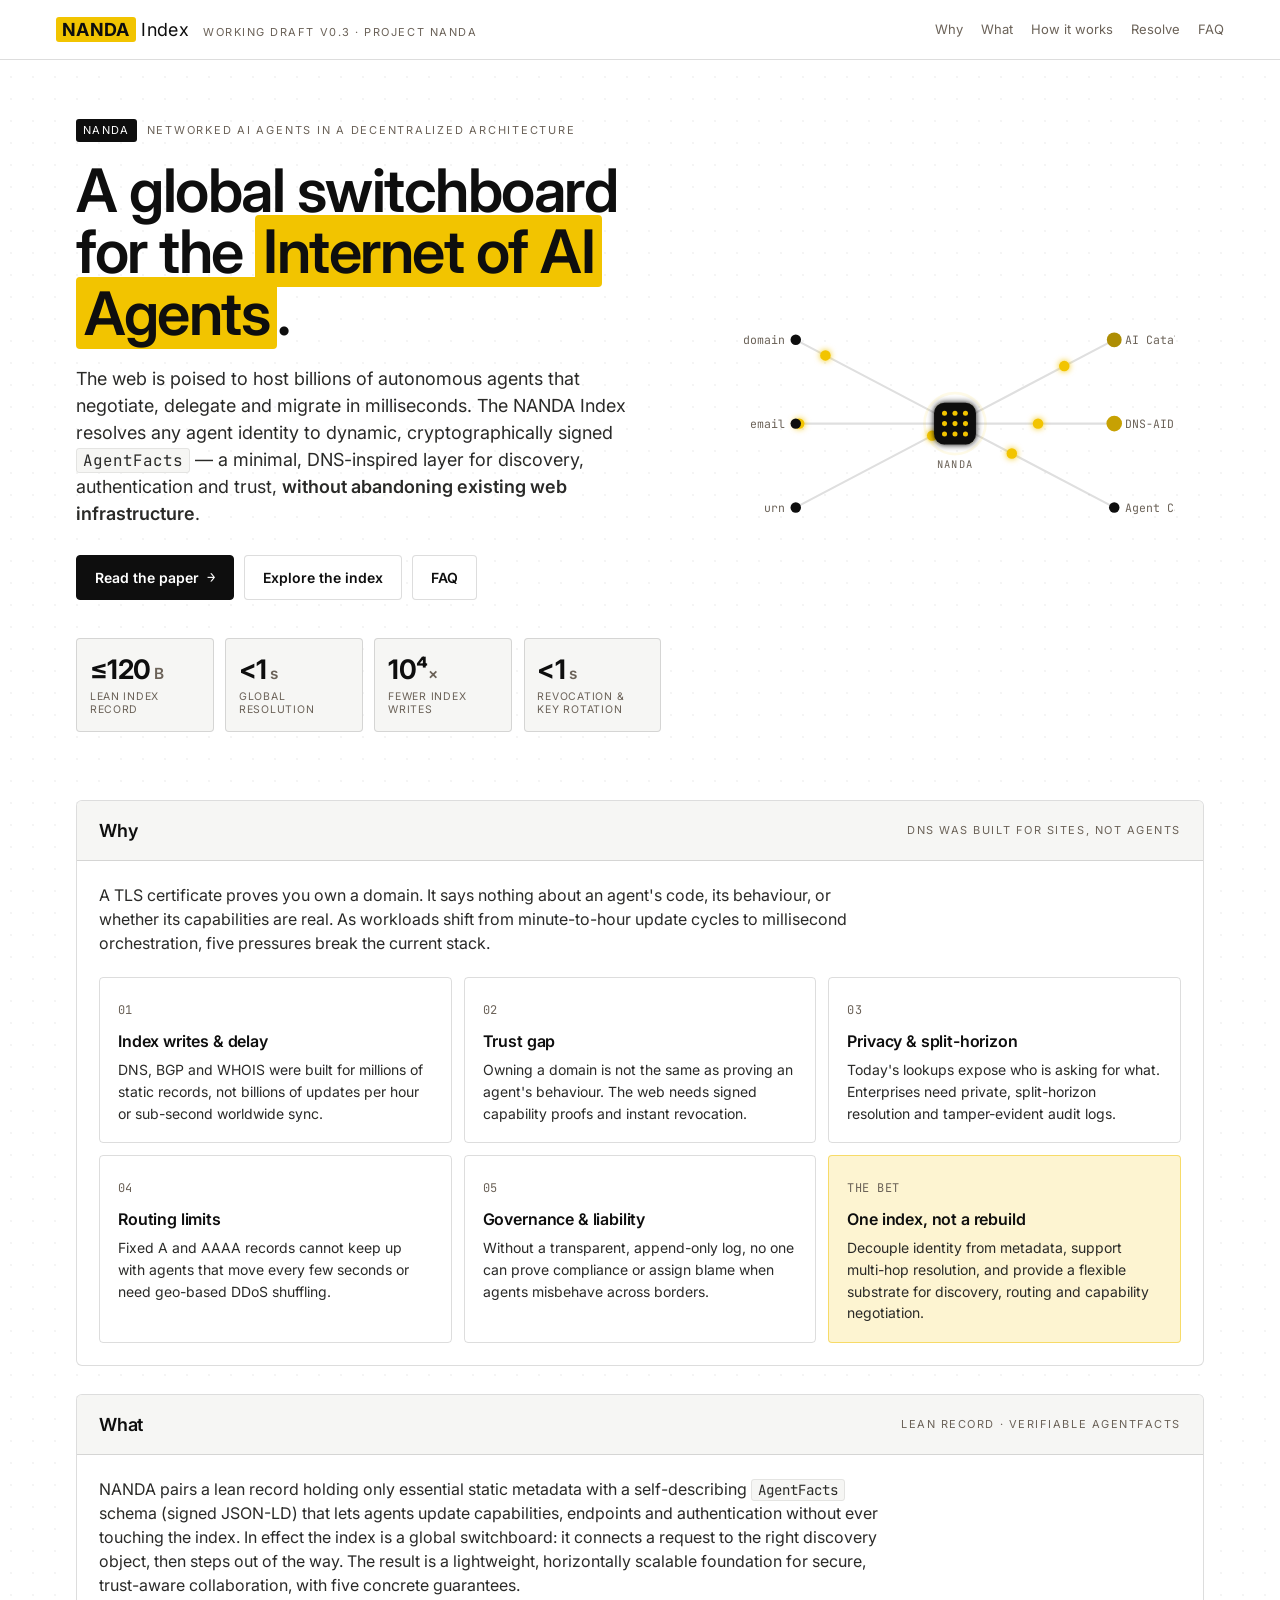
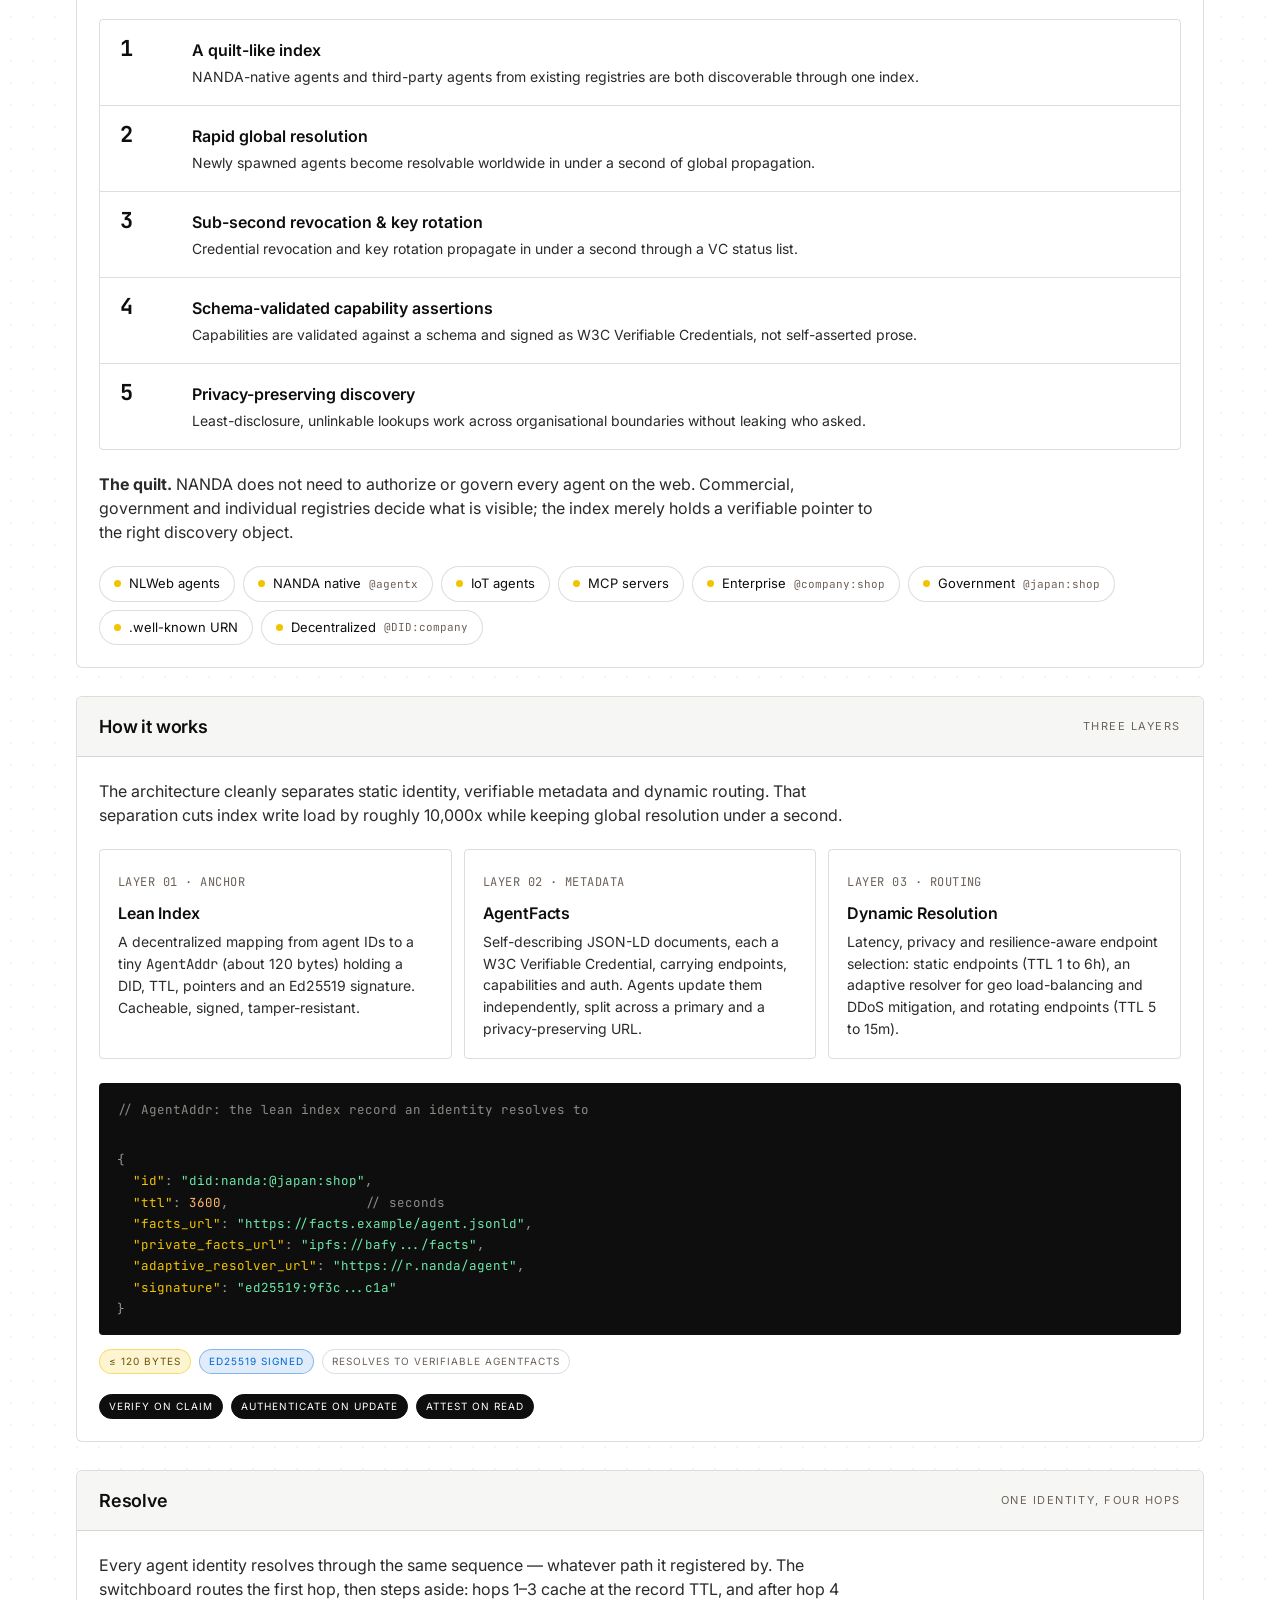
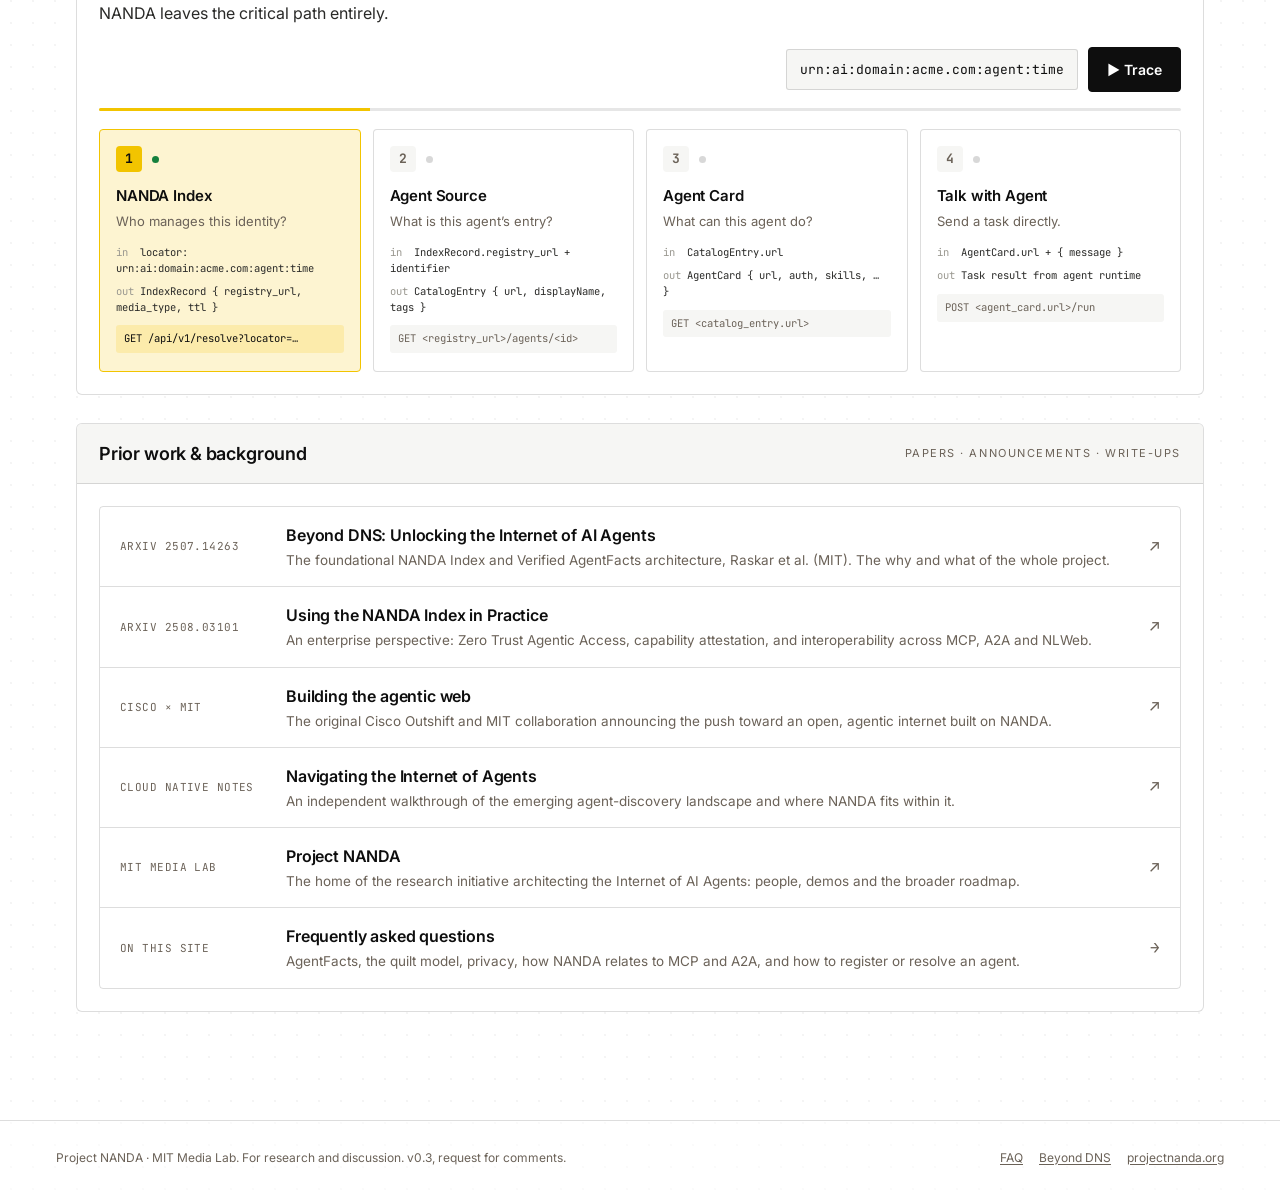
==== commit fec441f0: "Point the topbar "Resolve" nav at the in-page #resolve section Was an external link to nandaindex.or" ====
--- a/index.html
+++ b/index.html
@@ -5,7 +5,7 @@
   <meta name="viewport" content="width=device-width, initial-scale=1" />
   <title>NANDA Index · The index for the Internet of AI Agents</title>
   <meta name="description" content="The NANDA Index: a lean, DNS-inspired index that resolves any agent identity to dynamic, cryptographically verifiable AgentFacts. Discovery, identity and authentication for the Internet of AI Agents." />
-  <link rel="stylesheet" href="styles.css?v=4" />
+  <link rel="stylesheet" href="styles.css?v=5" />
 </head>
 <body>
 
@@ -19,8 +19,8 @@
       <a href="#why">Why</a>
       <a href="#what">What</a>
       <a href="#how">How it works</a>
+      <a href="#resolve">Resolve</a>
       <a href="faq.html">FAQ</a>
-      <a href="https://nandaindex.org" target="_blank" rel="noopener">Resolve →</a>
     </nav>
   </header>
 
--- a/styles.css
+++ b/styles.css
@@ -146,6 +146,7 @@
   background: #fff;
   margin: 28px 0;
   overflow: hidden;
+  scroll-margin-top: 76px;   /* clear the sticky topbar on in-page anchor jumps */
 }
 .panel-head {
   display: flex;
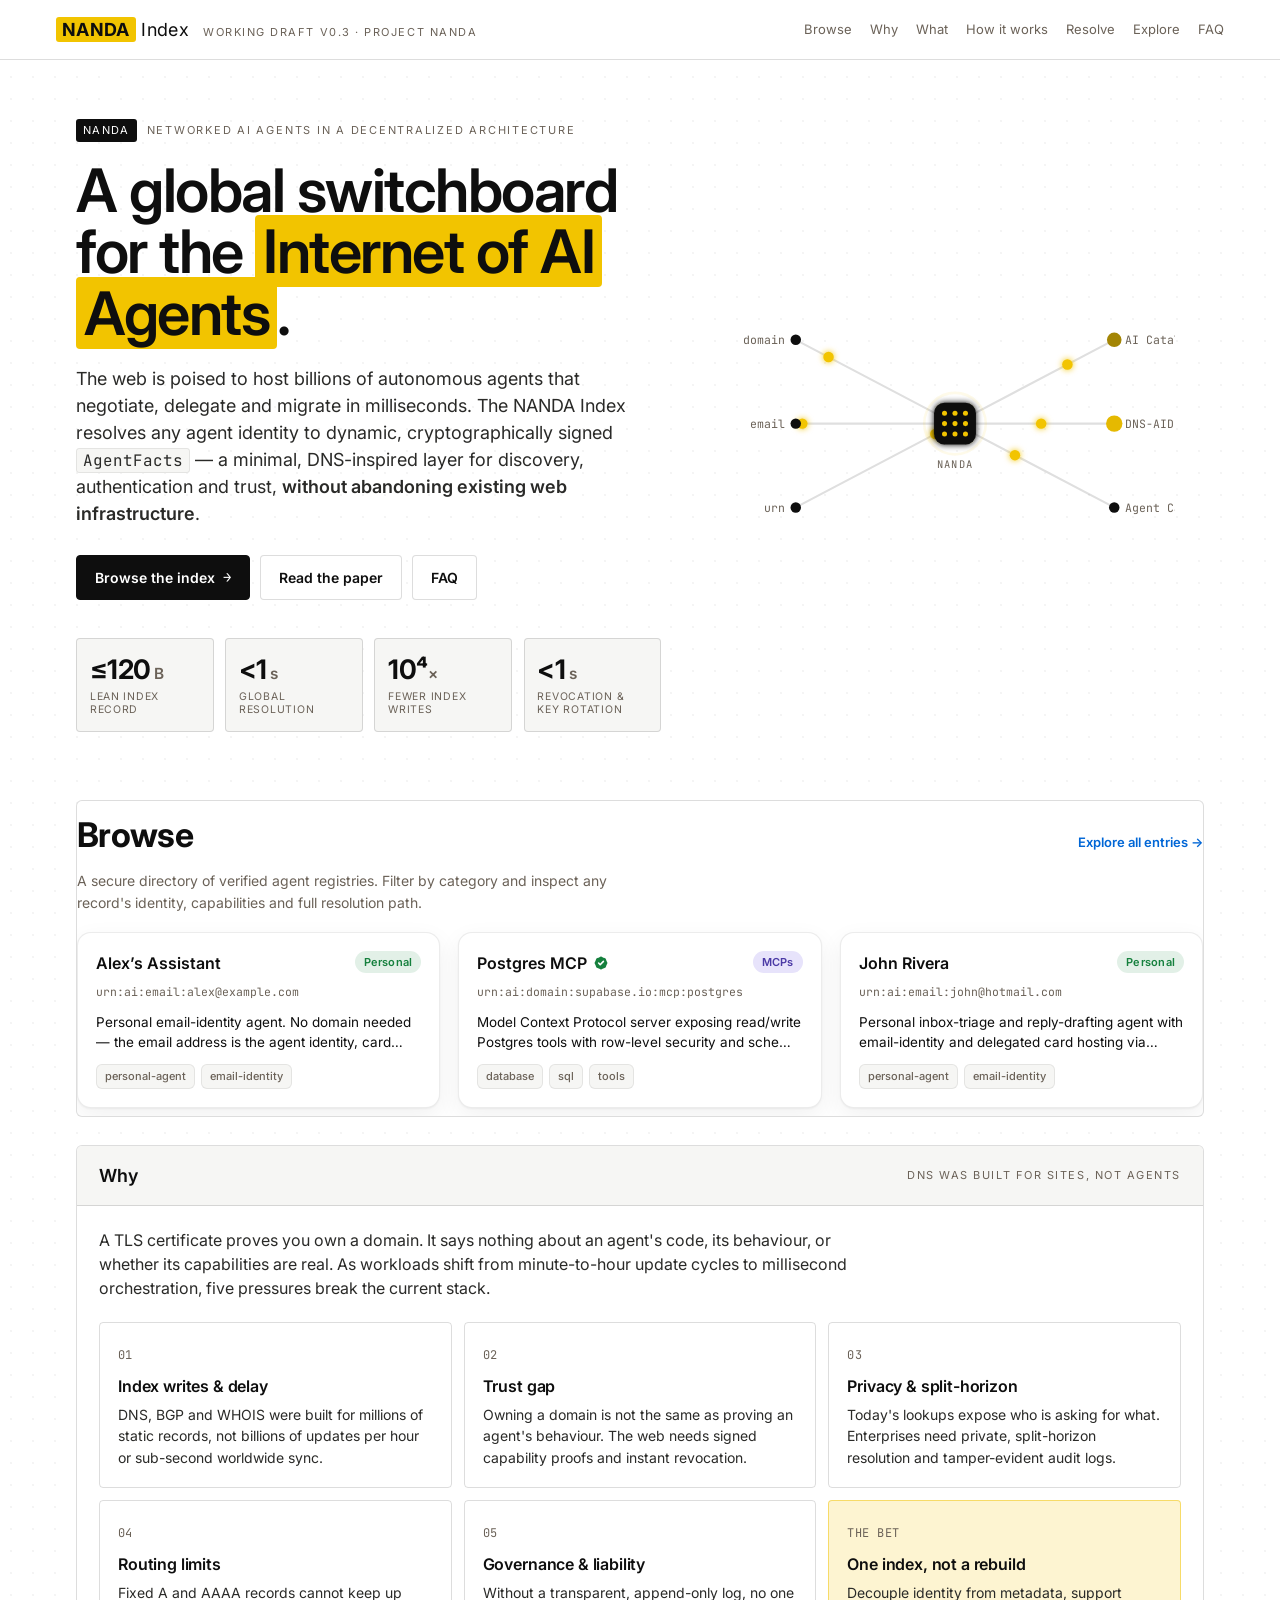
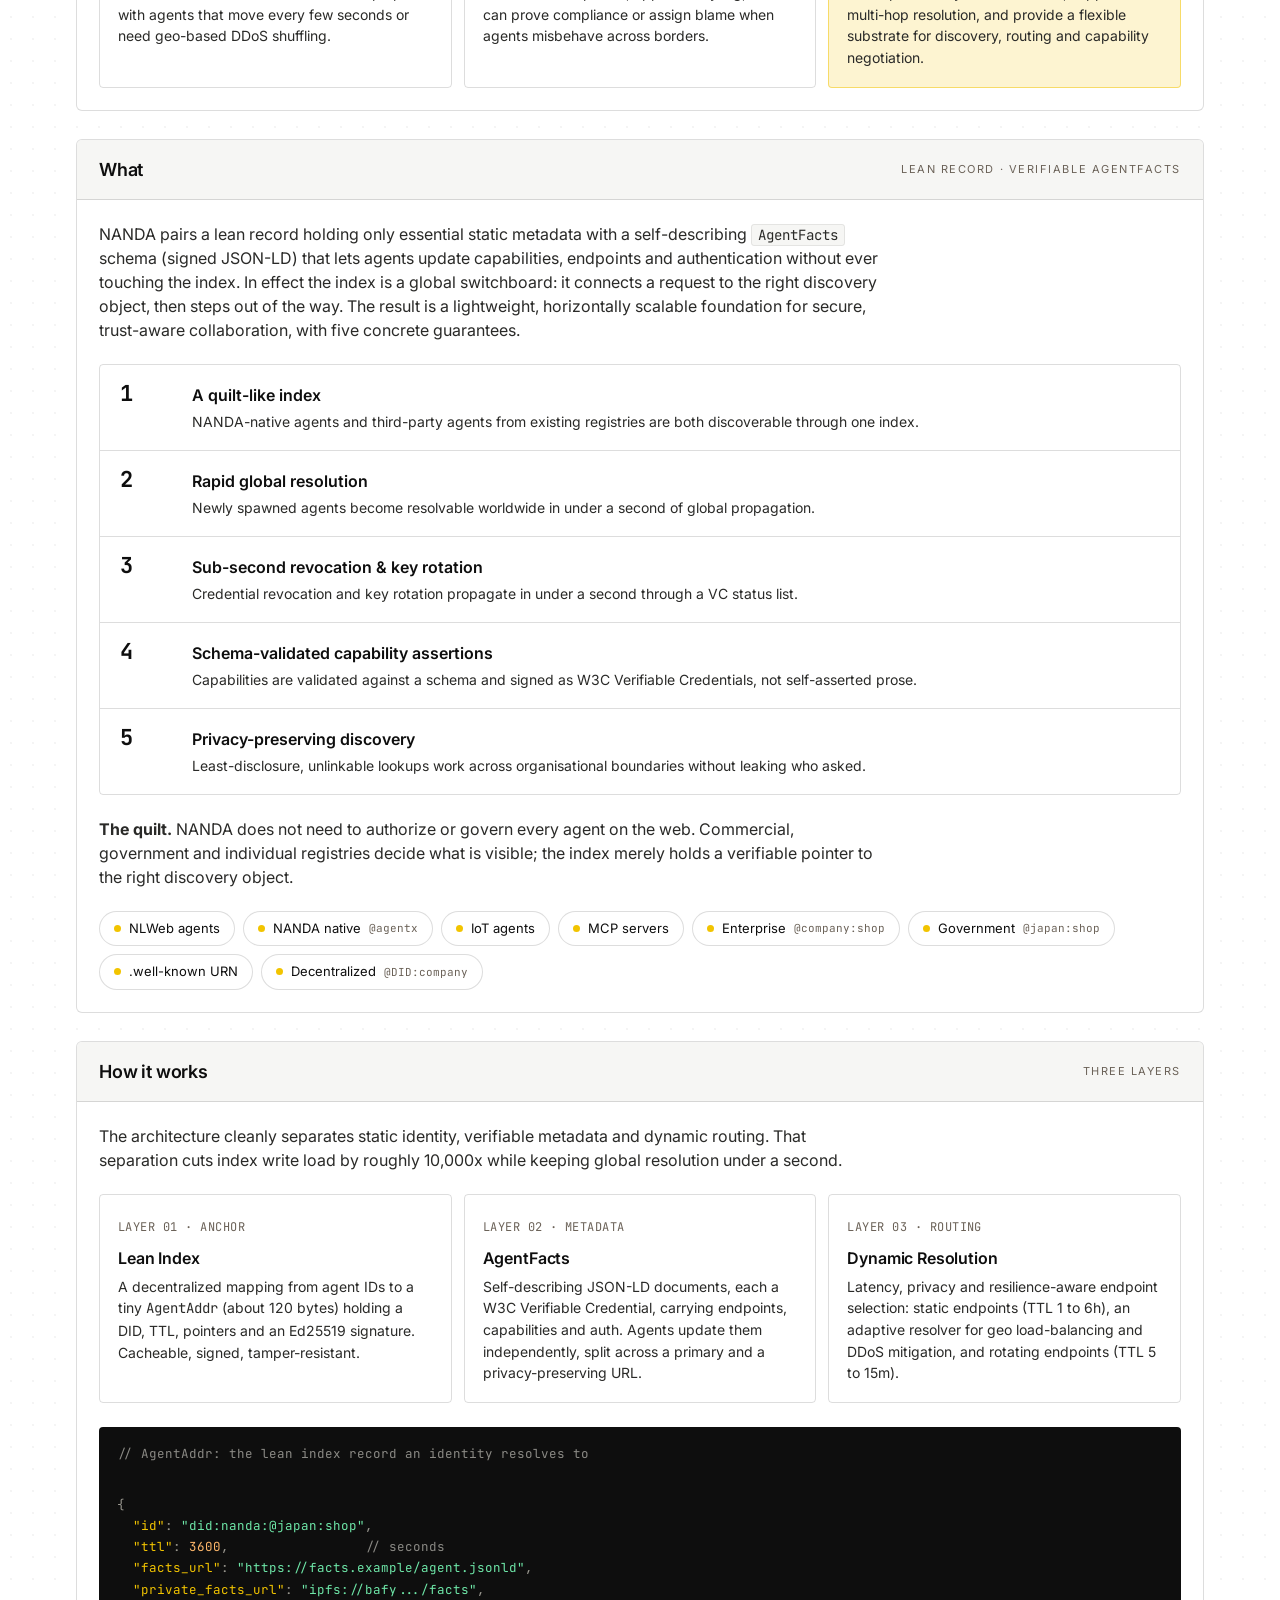
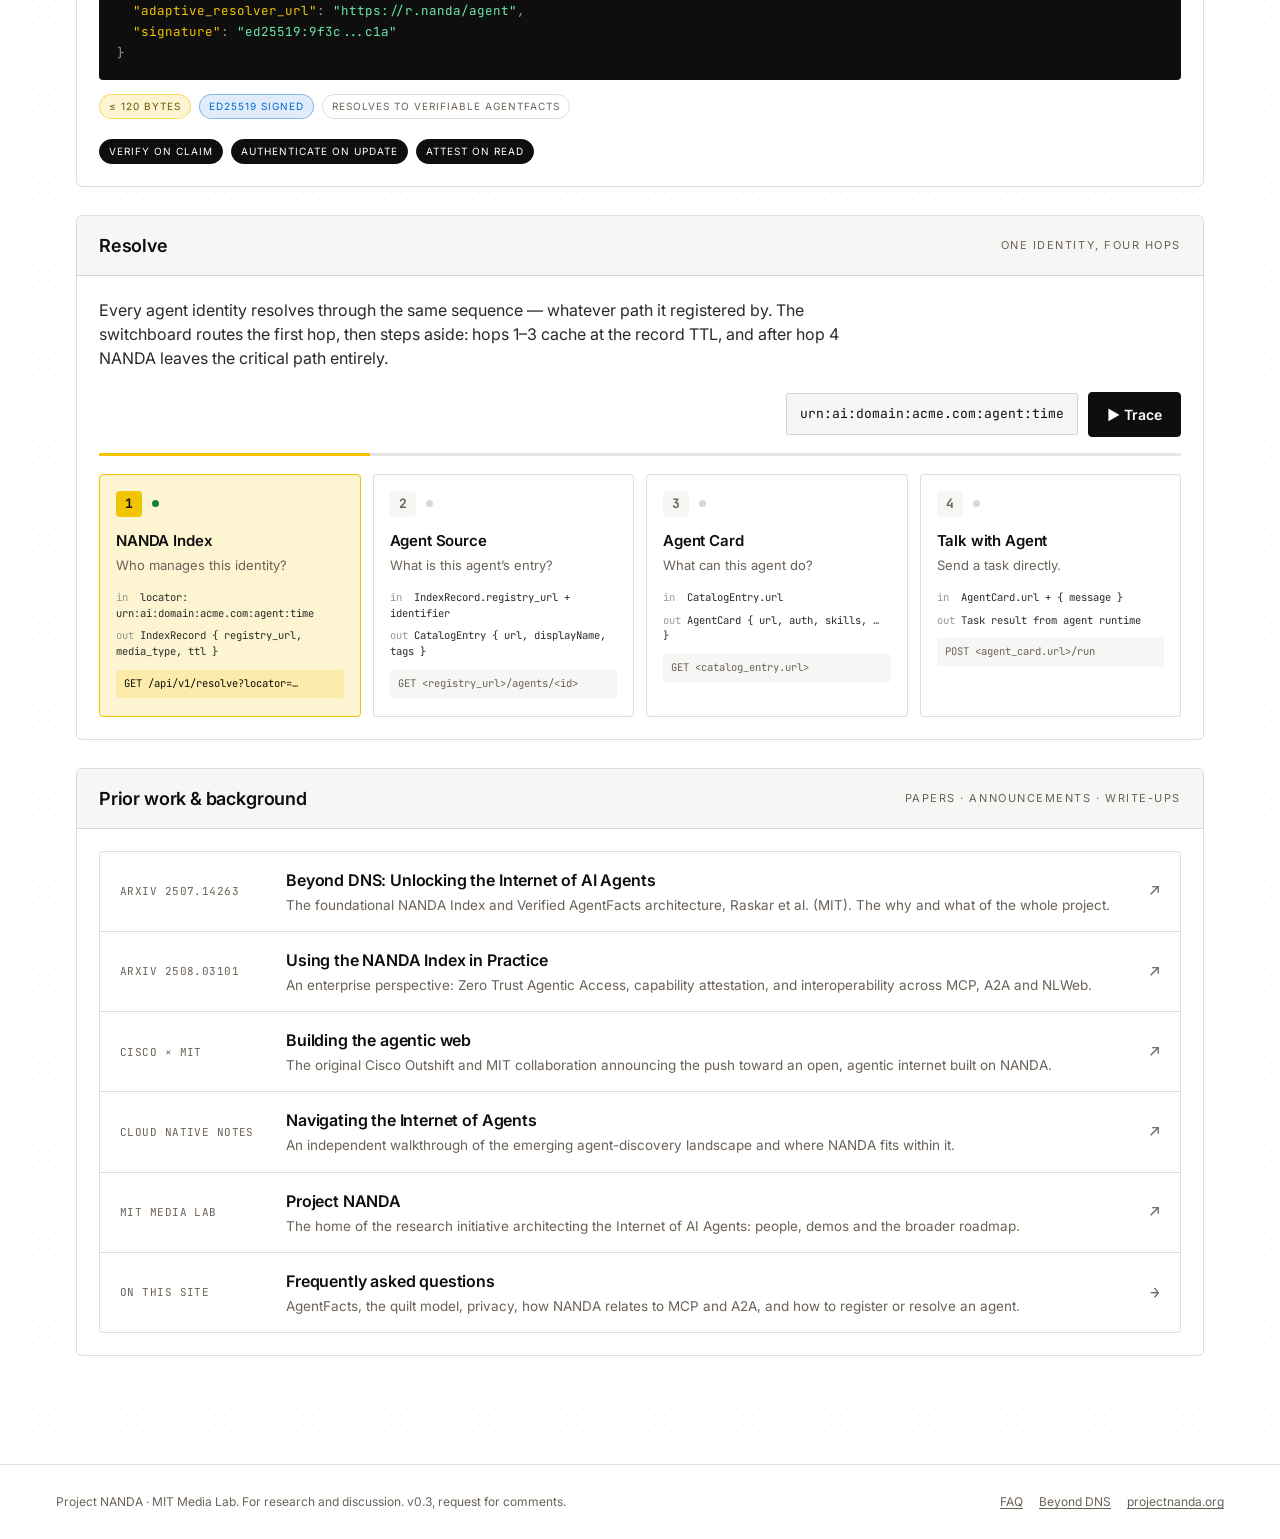
==== commit 8a86d51f: "Merge pull request #1 from Sharathvc23/feat/switchboard-trace Lead with "global switchboard"; add a " ====
--- a/index.html
+++ b/index.html
@@ -5,7 +5,7 @@
   <meta name="viewport" content="width=device-width, initial-scale=1" />
   <title>NANDA Index · The index for the Internet of AI Agents</title>
   <meta name="description" content="The NANDA Index: a lean, DNS-inspired index that resolves any agent identity to dynamic, cryptographically verifiable AgentFacts. Discovery, identity and authentication for the Internet of AI Agents." />
-  <link rel="stylesheet" href="styles.css?v=5" />
+  <link rel="stylesheet" href="styles.css?v=6" />
 </head>
 <body>
 
@@ -16,10 +16,12 @@
       <span class="tag">Working draft v0.3 · Project NANDA</span>
     </div>
     <nav class="navlinks">
+      <a href="#browse">Browse</a>
       <a href="#why">Why</a>
       <a href="#what">What</a>
       <a href="#how">How it works</a>
       <a href="#resolve">Resolve</a>
+      <a href="explore.html">Explore</a>
       <a href="faq.html">FAQ</a>
     </nav>
   </header>
@@ -39,8 +41,8 @@
         </p>
 
         <div class="hero-cta">
-          <a class="btn primary" href="https://arxiv.org/abs/2507.14263" target="_blank" rel="noopener">Read the paper <span class="arr">→</span></a>
-          <a class="btn" href="https://nandaindex.org" target="_blank" rel="noopener">Explore the index</a>
+          <a class="btn primary" href="explore.html">Browse the index <span class="arr">→</span></a>
+          <a class="btn" href="https://arxiv.org/abs/2507.14263" target="_blank" rel="noopener">Read the paper</a>
           <a class="btn" href="faq.html">FAQ</a>
         </div>
 
@@ -124,6 +126,19 @@
           <text class="sw-hub-cap" x="210" y="202" text-anchor="middle">NANDA</text>
         </svg>
       </div>
+    </section>
+
+    <!-- ============ BROWSE ============ -->
+    <section class="panel browse-sec" id="browse">
+      <div class="browse-head">
+        <h2>Browse</h2>
+        <a class="browse-all" href="explore.html">Explore all entries →</a>
+      </div>
+      <p class="browse-intro">
+        A secure directory of verified agent registries. Filter by category and inspect any
+        record's identity, capabilities and full resolution path.
+      </p>
+      <div class="card-grid" id="browsePreview"></div>
     </section>
 
     <!-- ============ WHY ============ -->
@@ -438,5 +453,11 @@
       } else { play(); }
     })();
   </script>
+
+  <!-- catalog engine: powers the Browse preview strip above (init no-ops without a #grid) -->
+  <script src="explore.js"></script>
+  <script>
+    if (window.Explore) window.Explore.renderPreview('#browsePreview', 3);
+  </script>
 </body>
 </html>
--- a/styles.css
+++ b/styles.css
@@ -405,3 +405,185 @@
   .hero-viz { order: 2; }
   .switchboard { max-width: 420px; }
 }
+
+/* ============================================================
+   EXPLORE CATALOG  (explore.html)
+   Reuses the root tokens only; soft tints below are rgba of
+   existing token hexes. Card/panel design ported from the
+   approved design mocks, recolored: brand-yellow = highlight +
+   resolution-trace lit state, hcl-blue = functional accent,
+   ok = verified, warn = pending.
+   ============================================================ */
+:root {
+  --blue-soft: rgba(0, 102, 214, .08);
+  --ok-soft: rgba(21, 128, 61, .12);
+  --warn-soft: rgba(180, 83, 9, .12);
+  --shadow-card: 0 1px 2px rgba(14, 14, 14, .05), 0 8px 24px rgba(14, 14, 14, .06);
+  --shadow-card-hover: 0 2px 4px rgba(14, 14, 14, .06), 0 16px 40px rgba(14, 14, 14, .10);
+}
+
+/* ---------- header + control bar ---------- */
+main.explore { max-width: var(--maxw); margin: 0 auto; width: 100%; padding: 0 var(--pad-x) 80px; }
+.explore-head { padding: 40px 0 22px; }
+.explore-head h1 { font-size: clamp(28px, 4vw, 40px); letter-spacing: -.02em; margin: 6px 0 12px; }
+.explore-head .lede { font-size: 15px; color: var(--muted); max-width: 60ch; line-height: 1.55; }
+
+.explore-bar { display: flex; align-items: center; justify-content: space-between; gap: 16px; flex-wrap: wrap; margin-bottom: 24px; }
+.explore-search { position: relative; display: flex; align-items: center; gap: 9px; flex: 1; min-width: 240px; max-width: 460px; border: 1px solid var(--rule); border-radius: 10px; padding: 9px 13px; background: #fff; }
+.explore-search:focus-within { border-color: var(--hcl-blue); box-shadow: 0 0 0 3px var(--blue-soft); }
+.explore-search svg { width: 16px; height: 16px; color: var(--muted); flex: none; }
+.explore-search input { border: 0; outline: 0; width: 100%; font: inherit; font-size: 14px; color: var(--ink); background: transparent; }
+.explore-sort { display: flex; align-items: center; gap: 8px; font-size: 13px; color: var(--muted); }
+.explore-sort select { font: inherit; font-size: 13px; color: var(--ink); border: 1px solid var(--rule); border-radius: 8px; padding: 8px 10px; background: #fff; cursor: pointer; }
+.explore-sort select:focus-visible { outline: 2px solid var(--hcl-blue); outline-offset: 1px; }
+
+/* ---------- layout: left menu + results ---------- */
+.explore-body { display: flex; align-items: flex-start; gap: 28px; }
+.cat-menu { flex: none; width: 180px; position: sticky; top: 88px; display: flex; flex-direction: column; gap: 2px; }
+.cat-title { font-size: 11px; font-weight: 700; letter-spacing: .12em; text-transform: uppercase; color: var(--muted); margin: 0 0 8px 12px; }
+.cat-check { display: flex; align-items: center; gap: 9px; padding: 7px 12px; font-size: 14px; color: var(--ink); cursor: pointer; border-radius: 6px; transition: background .15s; }
+.cat-check:hover { background: var(--bg-2); }
+.cat-check input { width: 15px; height: 15px; accent-color: var(--hcl-blue); cursor: pointer; margin: 0; flex: none; }
+.cat-clear { margin: 10px 0 0 12px; font: inherit; font-size: 12.5px; font-weight: 600; color: var(--hcl-blue); background: none; border: 0; cursor: pointer; padding: 0; }
+.cat-clear:hover { text-decoration: underline; }
+.cat-results { flex: 1; min-width: 0; }
+
+/* ---------- card grid ---------- */
+.card-grid { display: grid; grid-template-columns: repeat(3, 1fr); gap: 18px; }
+.card { background: #fff; border: 1px solid var(--rule-soft); border-radius: 14px; box-shadow: var(--shadow-card); padding: 18px; display: flex; flex-direction: column; gap: 12px; transition: box-shadow .18s ease, border-color .18s ease, transform .18s ease; cursor: pointer; text-align: left; }
+.card:hover { box-shadow: var(--shadow-card-hover); border-color: var(--rule); transform: translateY(-2px); }
+.card:focus-visible { outline: 2px solid var(--hcl-blue); outline-offset: 2px; }
+.card-head { display: flex; align-items: flex-start; justify-content: space-between; gap: 10px; }
+.card .title-line { display: flex; align-items: center; gap: 6px; min-width: 0; }
+.card .title-line h3 { font-size: 16px; font-weight: 600; margin: 0; white-space: nowrap; overflow: hidden; text-overflow: ellipsis; }
+.verified-mark { flex: none; width: 16px; height: 16px; color: var(--ok); }
+.card .identifier { font-family: var(--mono); font-size: 11.5px; color: var(--muted); white-space: nowrap; overflow: hidden; text-overflow: ellipsis; margin-top: -4px; }
+.card .desc { font-size: 13.5px; line-height: 1.5; color: var(--ink); margin: 0; display: -webkit-box; -webkit-line-clamp: 2; -webkit-box-orient: vertical; overflow: hidden; }
+.chips { display: flex; flex-wrap: wrap; gap: 6px; }
+.chip { font-size: 11px; font-weight: 500; padding: 3px 8px; border-radius: 6px; background: var(--bg-2); color: var(--muted); border: 1px solid var(--rule-soft); }
+.meta { display: flex; align-items: center; gap: 8px; flex-wrap: wrap; font-size: 11.5px; color: var(--muted); }
+.meta .dot { color: var(--rule); }
+.vbadge { display: inline-flex; align-items: center; gap: 4px; font-weight: 600; font-size: 11px; padding: 3px 8px; border-radius: 6px; }
+.vbadge.ok { background: var(--ok-soft); color: var(--ok); }
+.vbadge.pending { background: var(--warn-soft); color: var(--warn); }
+.proto { font-family: var(--mono); font-size: 10.5px; font-weight: 600; text-transform: uppercase; letter-spacing: .04em; color: var(--ink); background: var(--brand-yellow-soft); padding: 2px 7px; border-radius: 5px; }
+.divider { height: 1px; background: var(--rule-soft); margin: 2px 0; }
+.actions { display: flex; align-items: center; justify-content: space-between; gap: 8px; }
+.actions .view { display: inline-flex; align-items: center; gap: 5px; font-size: 12.5px; font-weight: 600; color: var(--hcl-blue); text-decoration: none; background: none; border: 0; cursor: pointer; padding: 0; }
+.actions .view:hover { text-decoration: underline; }
+.iconbtn-row { display: flex; gap: 4px; }
+.iconbtn { display: inline-flex; align-items: center; justify-content: center; width: 30px; height: 30px; border: 1px solid var(--rule-soft); border-radius: 8px; background: #fff; color: var(--muted); cursor: pointer; transition: .15s; }
+.iconbtn:hover { border-color: var(--hcl-blue); color: var(--hcl-blue); background: var(--blue-soft); }
+.iconbtn.copied { border-color: var(--ok); color: var(--ok); background: var(--ok-soft); }
+.iconbtn svg { width: 15px; height: 15px; }
+
+/* ---------- category pill tints (top-right of card) ---------- */
+.cat-pill { flex: none; font-size: 11px; font-weight: 600; letter-spacing: .02em; padding: 3px 9px; border-radius: 999px; white-space: nowrap; }
+.cat-pill[data-cat="enterprise"] { background: var(--blue-soft); color: var(--hcl-blue); }
+.cat-pill[data-cat="dns"] { background: var(--bg-2); color: var(--ink); }
+.cat-pill[data-cat="smb"] { background: var(--warn-soft); color: var(--warn); }
+.cat-pill[data-cat="personal"] { background: var(--ok-soft); color: var(--ok); }
+.cat-pill[data-cat="mcp"] { background: #e7e3fb; color: #4b3aa6; }
+.cat-pill[data-cat="skill"] { background: #fde7ef; color: #b4185a; }
+
+/* ---------- pagination ---------- */
+.pager { display: flex; align-items: center; justify-content: center; gap: 6px; margin-top: 28px; }
+.pager button { min-width: 34px; height: 34px; padding: 0 10px; font: inherit; font-size: 13px; border: 1px solid var(--rule); border-radius: 8px; background: #fff; color: var(--ink); cursor: pointer; transition: .15s; }
+.pager button:hover:not(:disabled) { border-color: var(--hcl-blue); color: var(--hcl-blue); }
+.pager button[disabled] { opacity: .4; cursor: not-allowed; }
+.pager button.on { background: var(--hcl-blue); border-color: var(--hcl-blue); color: #fff; }
+.pager .ell { color: var(--muted); padding: 0 2px; }
+.cat-empty { color: var(--muted); font-size: 14px; padding: 40px 0; text-align: center; }
+
+/* ---------- responsive ---------- */
+@media (max-width: 980px) { .card-grid { grid-template-columns: repeat(2, 1fr); } }
+@media (max-width: 680px) {
+  .explore-body { flex-direction: column; }
+  .cat-menu { position: static; width: 100%; flex-direction: row; flex-wrap: wrap; align-items: center; gap: 2px 10px; }
+  .cat-title { width: 100%; margin: 0 0 4px; }
+  .cat-check { flex: none; padding: 6px 6px; }
+  .cat-clear { margin: 0 0 0 4px; }
+  .card-grid { grid-template-columns: 1fr; }
+}
+
+/* ============================================================
+   EXPLORE — slide-out detail panel + animated resolution trace
+   ============================================================ */
+@keyframes panelIn { from { transform: translateX(100%); } to { transform: translateX(0); } }
+@keyframes scrimIn { from { opacity: 0; } to { opacity: 1; } }
+@keyframes pulseDot { 0%, 100% { opacity: 1; transform: scale(1); } 50% { opacity: .4; transform: scale(.82); } }
+
+.panel-scrim { position: fixed; inset: 0; z-index: 60; background: rgba(14, 14, 14, .34); animation: scrimIn .2s ease; }
+.slide-panel { position: fixed; top: 0; right: 0; bottom: 0; z-index: 61; width: min(520px, 96vw); background: #fff; box-shadow: -24px 0 60px rgba(0, 0, 0, .18); border-left: 1px solid var(--rule); overflow-y: auto; animation: panelIn .3s cubic-bezier(.2, .8, .2, 1); }
+
+.sp-head { position: sticky; top: 0; z-index: 2; display: flex; align-items: flex-start; justify-content: space-between; gap: 14px; padding: 18px 24px; border-bottom: 1px solid var(--rule-soft); background: rgba(255, 255, 255, .92); backdrop-filter: blur(6px); }
+.sp-head .sp-kicker { font-family: var(--mono); font-size: 11px; letter-spacing: .12em; text-transform: uppercase; color: var(--muted); }
+.sp-title { display: flex; align-items: center; gap: 8px; flex-wrap: wrap; }
+.sp-title h2 { font-size: 20px; font-weight: 600; letter-spacing: -.01em; margin: 0; }
+.sp-idn { font-family: var(--mono); font-size: 12px; color: var(--muted); margin-top: 6px; word-break: break-all; }
+.sp-close { flex: none; width: 34px; height: 34px; border: 1px solid var(--rule-soft); border-radius: 9px; background: #fff; color: var(--muted); cursor: pointer; display: flex; align-items: center; justify-content: center; }
+.sp-close:hover { border-color: var(--rule); color: var(--ink); }
+.sp-close svg { width: 16px; height: 16px; }
+
+.sp-body { padding: 22px 24px; display: flex; flex-direction: column; gap: 22px; }
+.sp-domain { font-size: 13px; color: var(--muted); margin: 0 0 10px; }
+.sp-desc { margin: 0; font-size: 14px; line-height: 1.55; color: var(--ink); }
+.sp-label { font-size: 11px; font-weight: 700; letter-spacing: .12em; text-transform: uppercase; color: var(--muted); margin: 0 0 10px; }
+.sp-vrow { display: flex; align-items: center; gap: 8px; flex-wrap: wrap; }
+.sp-agents { display: flex; flex-direction: column; gap: 7px; }
+.sp-agent { display: flex; align-items: center; justify-content: space-between; gap: 10px; padding: 10px 14px; background: #fff; border: 1px solid var(--rule); border-radius: 8px; }
+.sp-agent .an { font-family: var(--mono); font-size: 13px; }
+.sp-agent .al { font-size: 10px; font-weight: 700; letter-spacing: .06em; text-transform: uppercase; color: var(--ok); }
+.sp-caps { display: flex; flex-wrap: wrap; gap: 7px; }
+.sp-cap { font-family: var(--mono); font-size: 11.5px; color: var(--muted); background: #fff; border: 1px solid var(--rule); padding: 5px 10px; border-radius: 999px; }
+dl.sp-meta { margin: 0; display: grid; grid-template-columns: auto 1fr; gap: 9px 16px; font-size: 13px; }
+dl.sp-meta dt { color: var(--muted); font-weight: 600; }
+dl.sp-meta dd { margin: 0; word-break: break-word; }
+dl.sp-meta .mono { font-family: var(--mono); font-size: 12px; }
+dl.sp-meta a { color: var(--hcl-blue); text-decoration: none; }
+dl.sp-meta a:hover { text-decoration: underline; }
+
+.sp-exports { display: flex; gap: 8px; flex-wrap: wrap; }
+.ebtn { display: inline-flex; align-items: center; gap: 7px; font: inherit; font-size: 13px; font-weight: 600; padding: 8px 14px; border-radius: 9px; border: 1px solid var(--rule); background: #fff; color: var(--ink); cursor: pointer; transition: .15s; }
+.ebtn:hover { border-color: var(--hcl-blue); color: var(--hcl-blue); background: var(--blue-soft); }
+.ebtn.primary { background: var(--ink); color: #fff; border-color: var(--ink); }
+.ebtn.primary:hover { background: #000; color: #fff; }
+.ebtn svg { width: 15px; height: 15px; }
+.sp-cta { display: block; text-align: center; }
+
+.sp-json .codeblock { font-family: var(--mono); font-size: 11.5px; line-height: 1.55; color: var(--ink); background: var(--bg-2); border: 1px solid var(--rule-soft); border-radius: 10px; padding: 14px; overflow-x: auto; white-space: pre; margin: 0; }
+.sp-json-head { display: flex; align-items: center; justify-content: space-between; margin-bottom: 8px; }
+.sp-copy { font: inherit; font-size: 11.5px; font-weight: 600; color: var(--hcl-blue); background: none; border: 0; cursor: pointer; padding: 0; }
+
+/* ---------- vertical resolution-path trace (lit = brand yellow, done = green check) ---------- */
+.sp-trace-head { display: flex; align-items: center; justify-content: space-between; margin-bottom: 14px; }
+.sp-trace-head .btn { padding: 6px 12px; font-size: 12px; }
+.pt-row { display: flex; gap: 13px; align-items: flex-start; }
+.pt-rail { display: flex; flex-direction: column; align-items: center; align-self: stretch; }
+.pt-n { flex: none; width: 24px; height: 24px; border-radius: 50%; display: flex; align-items: center; justify-content: center; font-family: var(--mono); font-size: 11.5px; font-weight: 700; background: #fff; border: 1.5px solid rgba(14, 14, 14, .18); color: #9a9890; transition: all .35s; }
+.pt-line { width: 2px; flex: 1; min-height: 26px; margin: 3px 0; border-radius: 2px; background: rgba(14, 14, 14, .12); transition: background .35s; }
+.pt-body { padding-bottom: 16px; min-width: 0; }
+.pt-title { font-size: 13.5px; font-weight: 600; letter-spacing: -.01em; color: #9a9890; transition: color .35s; }
+.pt-q { font-family: var(--mono); font-size: 10.5px; margin-top: 2px; word-break: break-all; color: #b8b6ae; }
+.pt-api { font-family: var(--mono); font-size: 10px; margin-top: 5px; padding: 4px 7px; border-radius: 3px; display: inline-block; background: var(--bg-2); color: #b8b6ae; transition: all .35s; }
+.pt-row.lit .pt-n { background: var(--brand-yellow); color: var(--ink); border-color: var(--brand-yellow); }
+.pt-row.lit .pt-title { color: var(--ink); }
+.pt-row.lit .pt-q { color: var(--muted); }
+.pt-row.lit .pt-api { background: var(--brand-yellow-soft); color: var(--ink); }
+.pt-row.done .pt-n { background: var(--ok); color: #fff; border-color: var(--ok); }
+.pt-row.done .pt-line { background: var(--brand-yellow); }
+
+/* ---------- landing Browse preview strip ---------- */
+.browse-sec { padding: 8px 0 8px; }
+.browse-head { display: flex; align-items: baseline; justify-content: space-between; gap: 16px; flex-wrap: wrap; margin-bottom: 18px; }
+.browse-head h2 { font-size: clamp(24px, 3.4vw, 34px); letter-spacing: -.02em; margin: 0; }
+.browse-head .browse-all { font-size: 13px; font-weight: 600; color: var(--hcl-blue); text-decoration: none; white-space: nowrap; }
+.browse-head .browse-all:hover { text-decoration: underline; }
+.browse-sec .browse-intro { font-size: 14px; color: var(--muted); max-width: 60ch; margin: -8px 0 18px; line-height: 1.55; }
+.card-preview { text-decoration: none; color: inherit; }
+
+/* Respect reduced-motion for the catalog panel (the trace is gated in JS). */
+@media (prefers-reduced-motion: reduce) {
+  .slide-panel, .panel-scrim { animation: none; }
+  .card { transition: none; }
+}
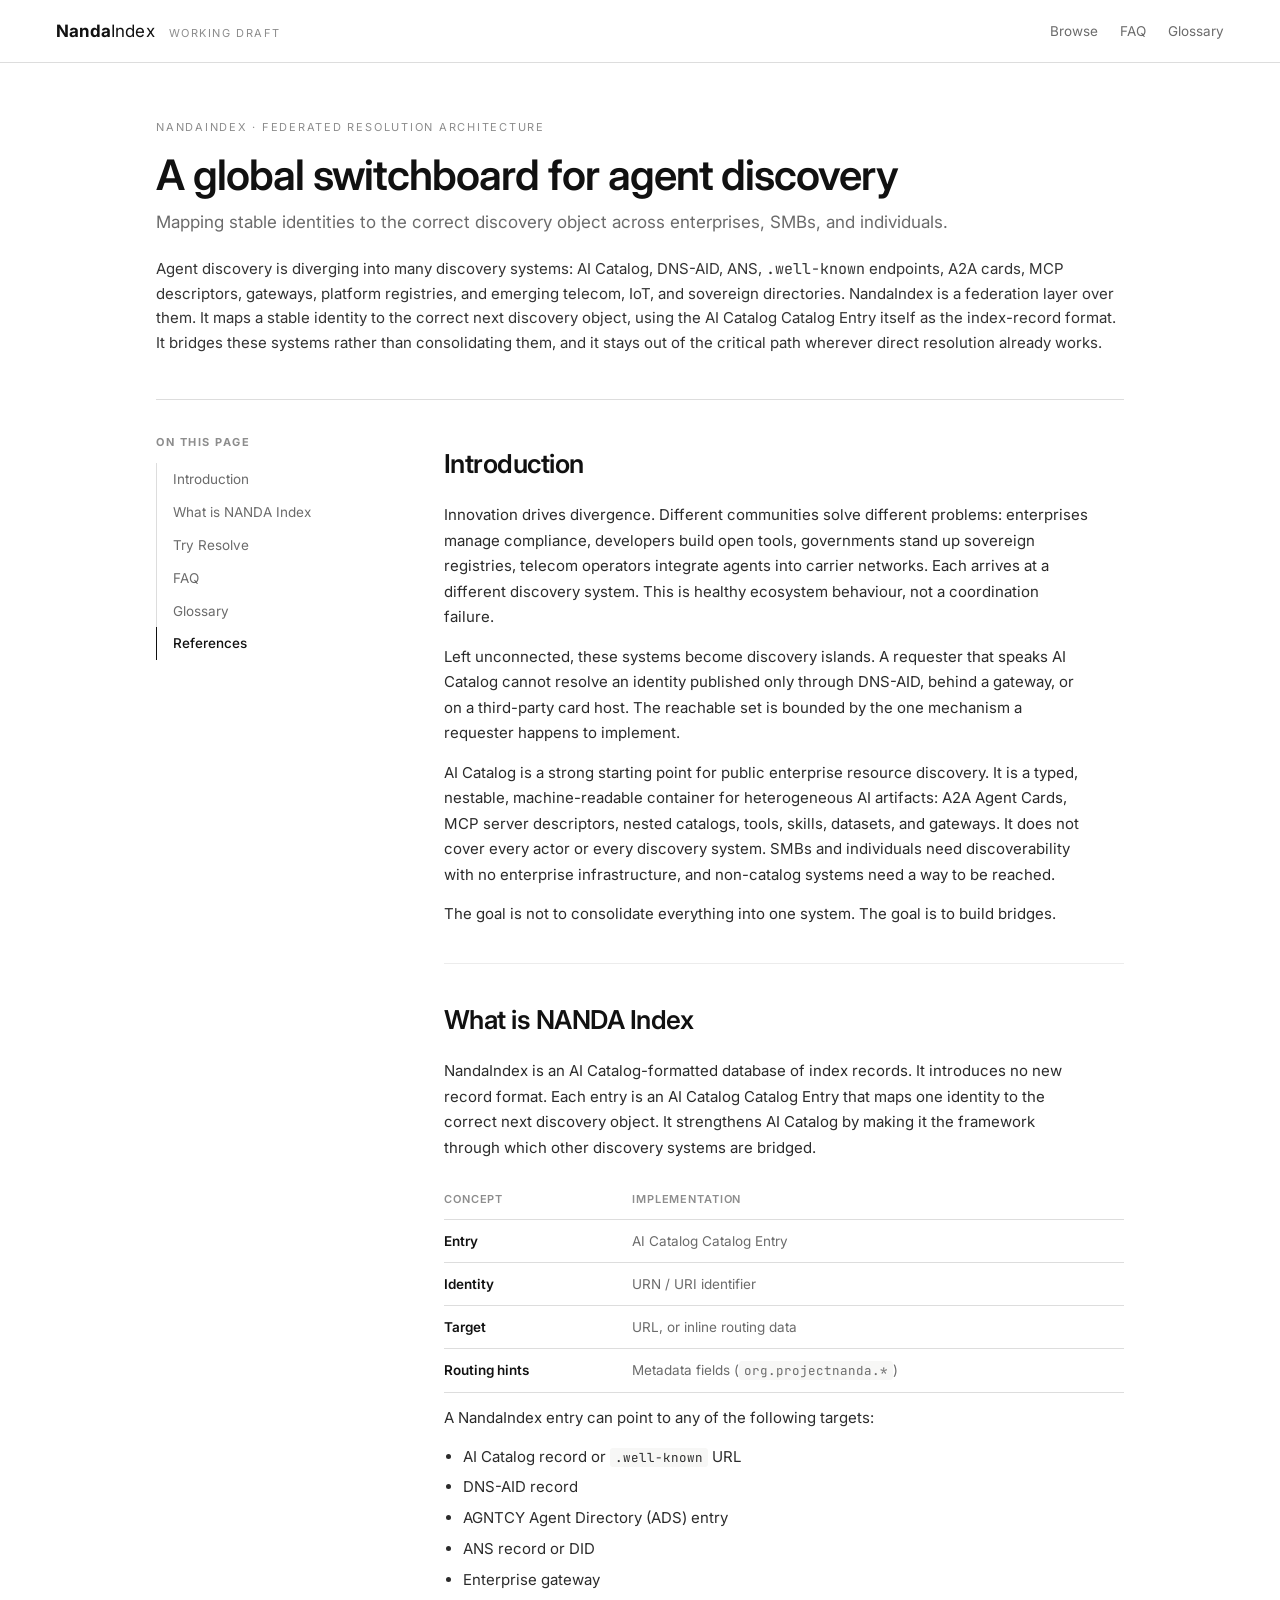
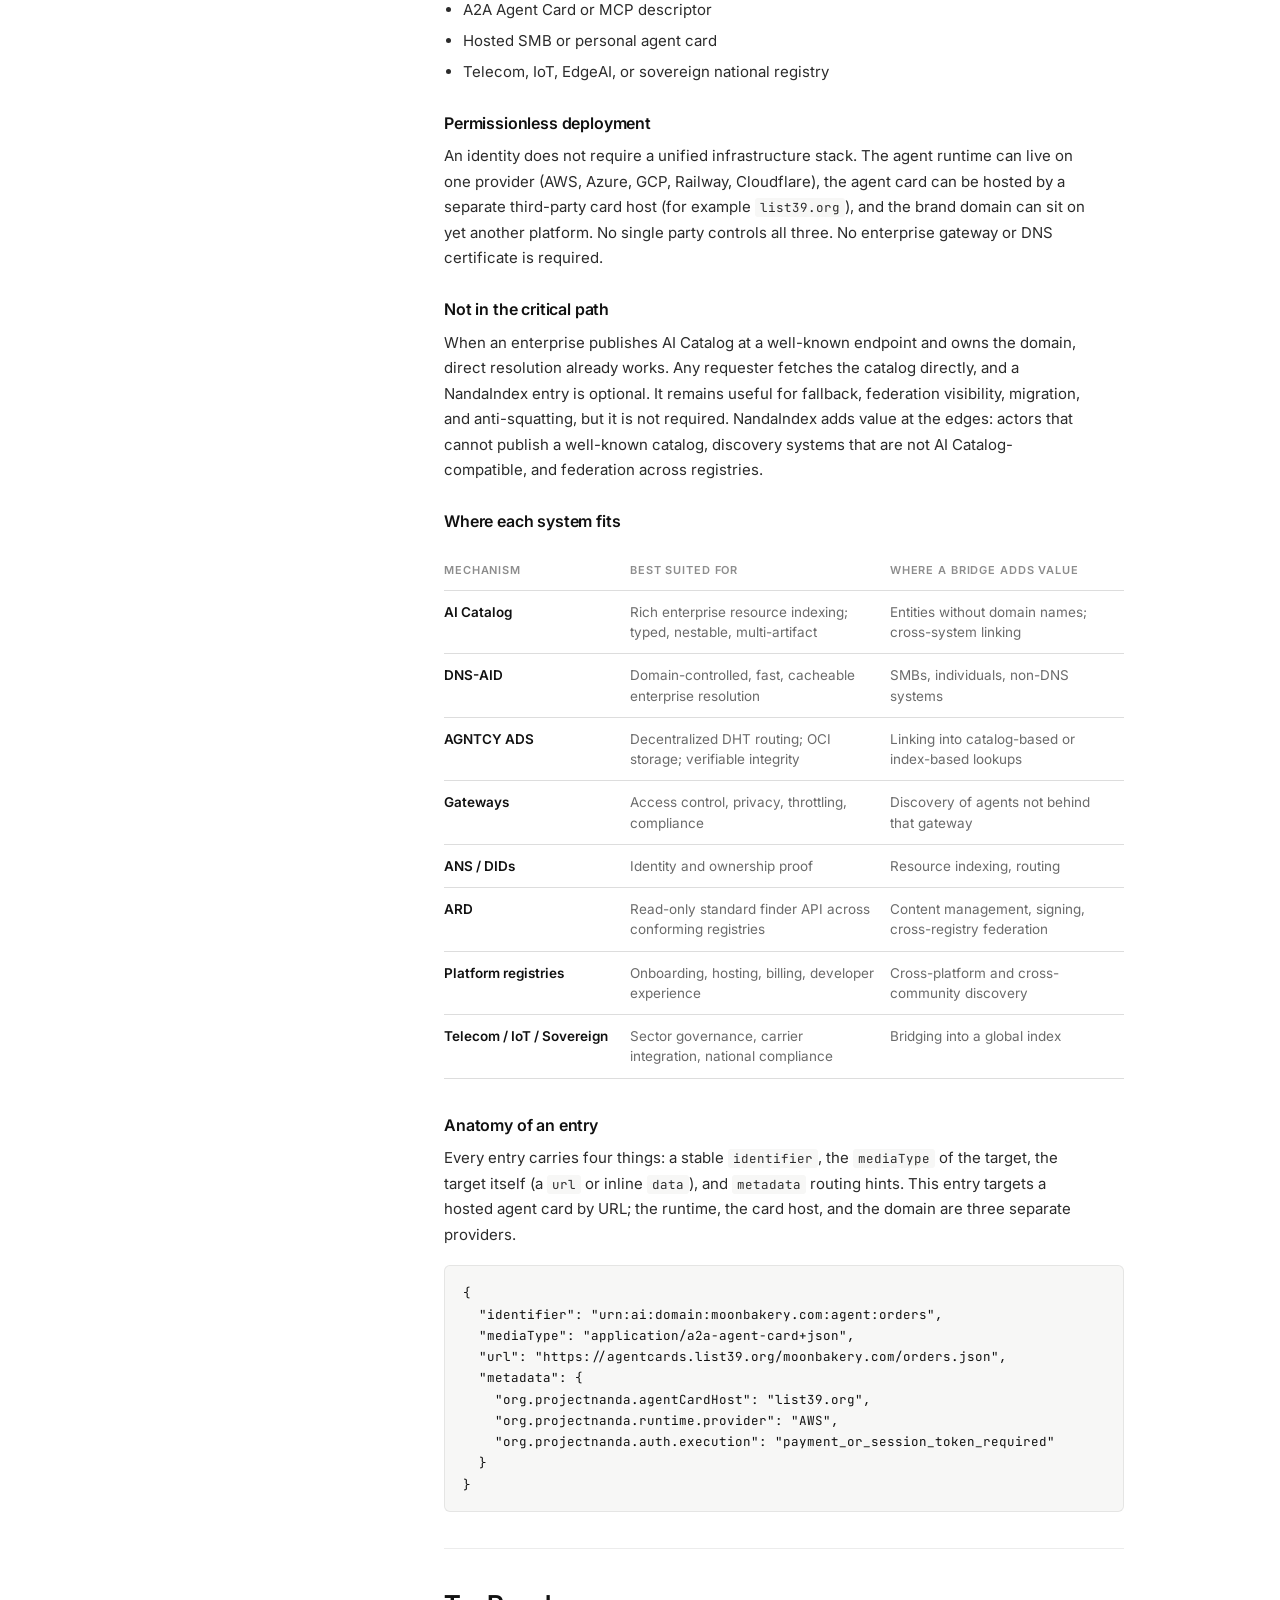
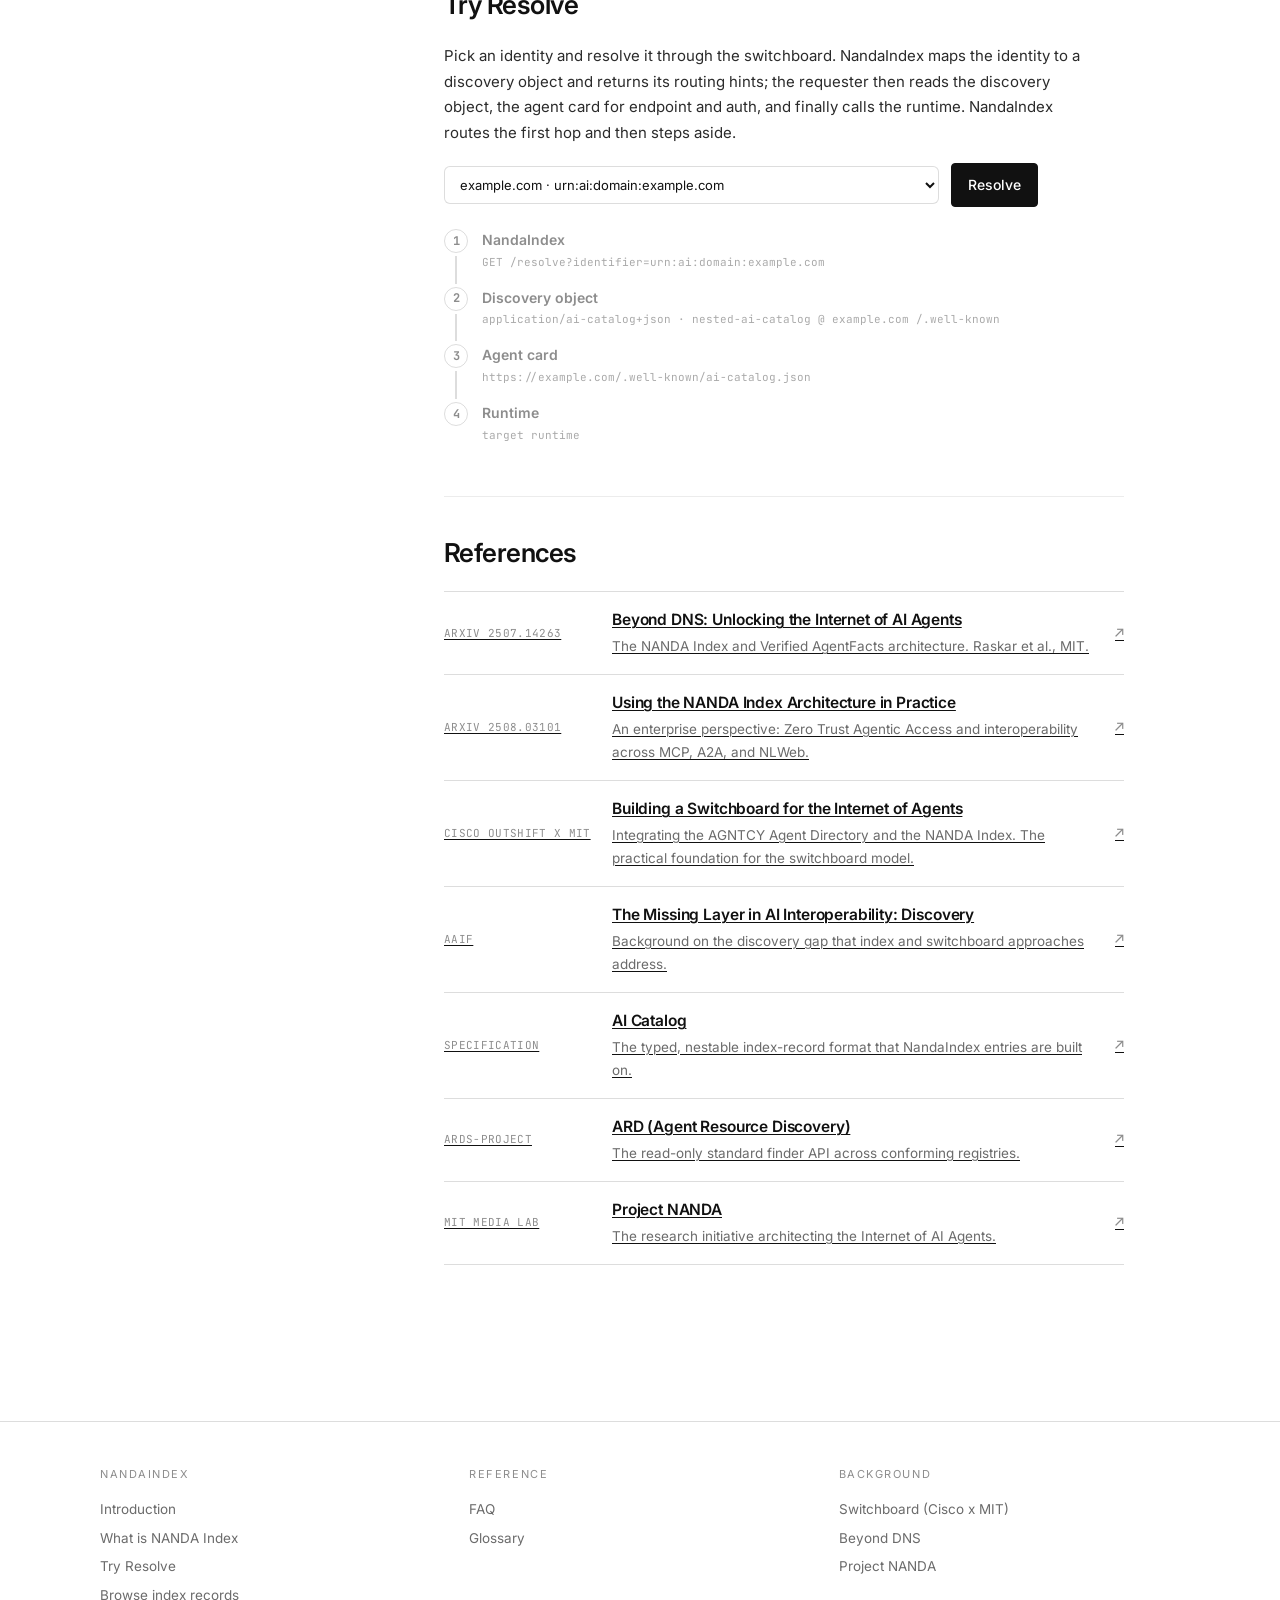
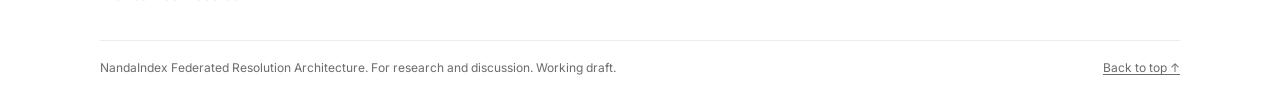
==== commit 9a4b68da: "Rename minimal site to clean filenames index-min.html -> index.html, explore-min.html -> explore.htm" ====
--- a/index.html
+++ b/index.html
@@ -3,461 +3,335 @@
 <head>
   <meta charset="utf-8" />
   <meta name="viewport" content="width=device-width, initial-scale=1" />
-  <title>NANDA Index · The index for the Internet of AI Agents</title>
-  <meta name="description" content="The NANDA Index: a lean, DNS-inspired index that resolves any agent identity to dynamic, cryptographically verifiable AgentFacts. Discovery, identity and authentication for the Internet of AI Agents." />
-  <link rel="stylesheet" href="styles.css?v=6" />
+  <title>NandaIndex · A federated resolution layer for agent discovery</title>
+  <meta name="description" content="NandaIndex is a federation layer that maps a stable identity to the correct discovery object, using the AI Catalog entry as its index-record format. It bridges discovery systems rather than consolidating them." />
+  <link rel="stylesheet" href="styles.css?v=4" />
 </head>
 <body>
 
   <!-- ============ TOPBAR ============ -->
   <header class="topbar">
     <div class="brand">
-      <a href="index.html" class="brand-link"><strong>NANDA</strong> Index</a>
-      <span class="tag">Working draft v0.3 · Project NANDA</span>
+      <a href="index.html" class="brand-link"><strong>Nanda</strong>Index</a>
+      <span class="tag">Working draft</span>
     </div>
     <nav class="navlinks">
-      <a href="#browse">Browse</a>
-      <a href="#why">Why</a>
-      <a href="#what">What</a>
-      <a href="#how">How it works</a>
-      <a href="#resolve">Resolve</a>
-      <a href="explore.html">Explore</a>
+      <a href="explore.html">Browse</a>
       <a href="faq.html">FAQ</a>
+      <a href="glossary.html">Glossary</a>
     </nav>
   </header>
 
-  <main>
-
-    <!-- ============ HERO ============ -->
-    <section class="hero hero-2col">
-      <div class="hero-left">
-        <p class="eyebrow"><span class="mk">NANDA</span> Networked AI Agents in a Decentralized Architecture</p>
-        <h1>A global switchboard for the <span class="hl">Internet of AI Agents</span>.</h1>
-        <p class="lede">
-          The web is poised to host billions of autonomous agents that negotiate, delegate and migrate
-          in milliseconds. The NANDA Index resolves any agent identity to dynamic, cryptographically
-          signed <code class="tok">AgentFacts</code> — a minimal, DNS-inspired layer for discovery,
-          authentication and trust, <strong>without abandoning existing web infrastructure</strong>.
-        </p>
-
-        <div class="hero-cta">
-          <a class="btn primary" href="explore.html">Browse the index <span class="arr">→</span></a>
-          <a class="btn" href="https://arxiv.org/abs/2507.14263" target="_blank" rel="noopener">Read the paper</a>
-          <a class="btn" href="faq.html">FAQ</a>
-        </div>
-
-        <div class="stats">
-          <div class="stat"><div class="num">≤120<small> B</small></div><div class="lbl">lean index record</div></div>
-          <div class="stat"><div class="num">&lt;1<small> s</small></div><div class="lbl">global resolution</div></div>
-          <div class="stat"><div class="num">10⁴<small>×</small></div><div class="lbl">fewer index writes</div></div>
-          <div class="stat"><div class="num">&lt;1<small> s</small></div><div class="lbl">revocation &amp; key rotation</div></div>
-        </div>
+  <div class="doc-wrap">
+
+    <!-- ============ TITLE ============ -->
+    <header class="doc-hero">
+      <p class="eyebrow">NandaIndex · Federated Resolution Architecture</p>
+      <h1>A global switchboard for agent discovery</h1>
+      <p class="subtitle">Mapping stable identities to the correct discovery object across enterprises, SMBs, and individuals.</p>
+      <p class="abstract">
+        Agent discovery is diverging into many discovery systems: AI Catalog, DNS-AID, ANS,
+        <code>.well-known</code> endpoints, A2A cards, MCP descriptors, gateways, platform registries,
+        and emerging telecom, IoT, and sovereign directories. NandaIndex is a federation layer over
+        them. It maps a stable identity to the correct next discovery object, using the AI Catalog
+        Catalog Entry itself as the index-record format. It bridges these systems rather than
+        consolidating them, and it stays out of the critical path wherever direct resolution already
+        works.
+      </p>
+    </header>
+
+    <div class="doc-layout">
+
+      <!-- ============ SECTION INDEX ============ -->
+      <aside class="docnav" aria-label="Contents">
+        <p class="docnav-title">On this page</p>
+        <ol>
+          <li><a href="#intro">Introduction</a></li>
+          <li><a href="#what">What is NANDA Index</a></li>
+          <li><a href="#resolve">Try Resolve</a></li>
+          <li><a href="faq.html">FAQ</a></li>
+          <li><a href="glossary.html">Glossary</a></li>
+          <li><a href="#references">References</a></li>
+        </ol>
+      </aside>
+
+      <!-- ============ DOCUMENT BODY ============ -->
+      <article class="doc">
+
+        <section id="intro">
+          <h2>Introduction</h2>
+          <p>
+            Innovation drives divergence. Different communities solve different problems: enterprises
+            manage compliance, developers build open tools, governments stand up sovereign registries,
+            telecom operators integrate agents into carrier networks. Each arrives at a different
+            discovery system. This is healthy ecosystem behaviour, not a coordination failure.
+          </p>
+          <p>
+            Left unconnected, these systems become discovery islands. A requester that speaks AI Catalog
+            cannot resolve an identity published only through DNS-AID, behind a gateway, or on a
+            third-party card host. The reachable set is bounded by the one mechanism a requester happens
+            to implement.
+          </p>
+          <p>
+            AI Catalog is a strong starting point for public enterprise resource discovery. It is a
+            typed, nestable, machine-readable container for heterogeneous AI artifacts: A2A Agent Cards,
+            MCP server descriptors, nested catalogs, tools, skills, datasets, and gateways. It does not
+            cover every actor or every discovery system. SMBs and individuals need discoverability with
+            no enterprise infrastructure, and non-catalog systems need a way to be reached.
+          </p>
+          <p>The goal is not to consolidate everything into one system. The goal is to build bridges.</p>
+        </section>
+
+        <section id="what">
+          <h2>What is NANDA Index</h2>
+          <p>
+            NandaIndex is an AI Catalog-formatted database of index records. It introduces no new record
+            format. Each entry is an AI Catalog Catalog Entry that maps one identity to the correct next
+            discovery object. It strengthens AI Catalog by making it the framework through which other
+            discovery systems are bridged.
+          </p>
+          <div class="table-scroll">
+            <table class="spec-table">
+              <thead><tr><th>Concept</th><th>Implementation</th></tr></thead>
+              <tbody>
+                <tr><th>Entry</th><td>AI Catalog Catalog Entry</td></tr>
+                <tr><th>Identity</th><td>URN / URI identifier</td></tr>
+                <tr><th>Target</th><td>URL, or inline routing data</td></tr>
+                <tr><th>Routing hints</th><td>Metadata fields (<code>org.projectnanda.*</code>)</td></tr>
+              </tbody>
+            </table>
+          </div>
+          <p>A NandaIndex entry can point to any of the following targets:</p>
+          <ul>
+            <li>AI Catalog record or <code>.well-known</code> URL</li>
+            <li>DNS-AID record</li>
+            <li>AGNTCY Agent Directory (ADS) entry</li>
+            <li>ANS record or DID</li>
+            <li>Enterprise gateway</li>
+            <li>A2A Agent Card or MCP descriptor</li>
+            <li>Hosted SMB or personal agent card</li>
+            <li>Telecom, IoT, EdgeAI, or sovereign national registry</li>
+          </ul>
+
+          <h3>Permissionless deployment</h3>
+          <p>
+            An identity does not require a unified infrastructure stack. The agent runtime can live on
+            one provider (AWS, Azure, GCP, Railway, Cloudflare), the agent card can be hosted by a
+            separate third-party card host (for example <code>list39.org</code>), and the brand domain
+            can sit on yet another platform. No single party controls all three. No enterprise gateway or
+            DNS certificate is required.
+          </p>
+
+          <h3>Not in the critical path</h3>
+          <p>
+            When an enterprise publishes AI Catalog at a well-known endpoint and owns the domain, direct
+            resolution already works. Any requester fetches the catalog directly, and a NandaIndex entry
+            is optional. It remains useful for fallback, federation visibility, migration, and
+            anti-squatting, but it is not required. NandaIndex adds value at the edges: actors that
+            cannot publish a well-known catalog, discovery systems that are not AI Catalog-compatible,
+            and federation across registries.
+          </p>
+
+          <h3>Where each system fits</h3>
+          <div class="table-scroll">
+            <table class="spec-table">
+              <thead>
+                <tr><th>Mechanism</th><th>Best suited for</th><th>Where a bridge adds value</th></tr>
+              </thead>
+              <tbody>
+                <tr><th>AI Catalog</th><td>Rich enterprise resource indexing; typed, nestable, multi-artifact</td><td>Entities without domain names; cross-system linking</td></tr>
+                <tr><th>DNS-AID</th><td>Domain-controlled, fast, cacheable enterprise resolution</td><td>SMBs, individuals, non-DNS systems</td></tr>
+                <tr><th>AGNTCY ADS</th><td>Decentralized DHT routing; OCI storage; verifiable integrity</td><td>Linking into catalog-based or index-based lookups</td></tr>
+                <tr><th>Gateways</th><td>Access control, privacy, throttling, compliance</td><td>Discovery of agents not behind that gateway</td></tr>
+                <tr><th>ANS / DIDs</th><td>Identity and ownership proof</td><td>Resource indexing, routing</td></tr>
+                <tr><th>ARD</th><td>Read-only standard finder API across conforming registries</td><td>Content management, signing, cross-registry federation</td></tr>
+                <tr><th>Platform registries</th><td>Onboarding, hosting, billing, developer experience</td><td>Cross-platform and cross-community discovery</td></tr>
+                <tr><th>Telecom / IoT / Sovereign</th><td>Sector governance, carrier integration, national compliance</td><td>Bridging into a global index</td></tr>
+              </tbody>
+            </table>
+          </div>
+
+          <h3>Anatomy of an entry</h3>
+          <p>
+            Every entry carries four things: a stable <code>identifier</code>, the <code>mediaType</code>
+            of the target, the target itself (a <code>url</code> or inline <code>data</code>), and
+            <code>metadata</code> routing hints. This entry targets a hosted agent card by URL; the
+            runtime, the card host, and the domain are three separate providers.
+          </p>
+          <pre class="codeblock">{
+  "identifier": "urn:ai:domain:moonbakery.com:agent:orders",
+  "mediaType": "application/a2a-agent-card+json",
+  "url": "https://agentcards.list39.org/moonbakery.com/orders.json",
+  "metadata": {
+    "org.projectnanda.agentCardHost": "list39.org",
+    "org.projectnanda.runtime.provider": "AWS",
+    "org.projectnanda.auth.execution": "payment_or_session_token_required"
+  }
+}</pre>
+        </section>
+
+        <section id="resolve">
+          <h2>Try Resolve</h2>
+          <p>
+            Pick an identity and resolve it through the switchboard. NandaIndex maps the identity to a
+            discovery object and returns its routing hints; the requester then reads the discovery
+            object, the agent card for endpoint and auth, and finally calls the runtime. NandaIndex
+            routes the first hop and then steps aside.
+          </p>
+          <div class="rsv-controls">
+            <select class="rsv-select" id="rsvSelect" aria-label="Choose an identity to resolve"></select>
+            <button class="btn primary" id="rsvBtn" type="button">Resolve</button>
+          </div>
+          <ol class="rsv-trace" id="rsvTrace"></ol>
+        </section>
+
+        <section id="references">
+          <h2>References</h2>
+          <div class="linkrows">
+            <a class="linkrow" href="https://arxiv.org/abs/2507.14263" target="_blank" rel="noopener">
+              <span class="lr-kind">arXiv 2507.14263</span>
+              <span class="lr-main"><h3>Beyond DNS: Unlocking the Internet of AI Agents</h3><p>The NANDA Index and Verified AgentFacts architecture. Raskar et al., MIT.</p></span>
+              <span class="lr-arrow">↗</span>
+            </a>
+            <a class="linkrow" href="https://arxiv.org/abs/2508.03101" target="_blank" rel="noopener">
+              <span class="lr-kind">arXiv 2508.03101</span>
+              <span class="lr-main"><h3>Using the NANDA Index Architecture in Practice</h3><p>An enterprise perspective: Zero Trust Agentic Access and interoperability across MCP, A2A, and NLWeb.</p></span>
+              <span class="lr-arrow">↗</span>
+            </a>
+            <a class="linkrow" href="https://outshift.cisco.com/blog/ai-ml/outshift-mit-agentic-web" target="_blank" rel="noopener">
+              <span class="lr-kind">Cisco Outshift x MIT</span>
+              <span class="lr-main"><h3>Building a Switchboard for the Internet of Agents</h3><p>Integrating the AGNTCY Agent Directory and the NANDA Index. The practical foundation for the switchboard model.</p></span>
+              <span class="lr-arrow">↗</span>
+            </a>
+            <a class="linkrow" href="https://aaif.io/blog/the-missing-layer-in-ai-interoperability-discovery/" target="_blank" rel="noopener">
+              <span class="lr-kind">AAIF</span>
+              <span class="lr-main"><h3>The Missing Layer in AI Interoperability: Discovery</h3><p>Background on the discovery gap that index and switchboard approaches address.</p></span>
+              <span class="lr-arrow">↗</span>
+            </a>
+            <a class="linkrow" href="https://agent-card.github.io/ai-catalog/" target="_blank" rel="noopener">
+              <span class="lr-kind">Specification</span>
+              <span class="lr-main"><h3>AI Catalog</h3><p>The typed, nestable index-record format that NandaIndex entries are built on.</p></span>
+              <span class="lr-arrow">↗</span>
+            </a>
+            <a class="linkrow" href="https://github.com/ards-project/docs" target="_blank" rel="noopener">
+              <span class="lr-kind">ards-project</span>
+              <span class="lr-main"><h3>ARD (Agent Resource Discovery)</h3><p>The read-only standard finder API across conforming registries.</p></span>
+              <span class="lr-arrow">↗</span>
+            </a>
+            <a class="linkrow" href="https://projectnanda.org" target="_blank" rel="noopener">
+              <span class="lr-kind">MIT Media Lab</span>
+              <span class="lr-main"><h3>Project NANDA</h3><p>The research initiative architecting the Internet of AI Agents.</p></span>
+              <span class="lr-arrow">↗</span>
+            </a>
+          </div>
+        </section>
+
+      </article>
+    </div>
+  </div>
+
+  <!-- ============ FOOTER ============ -->
+  <footer class="site-footer">
+    <div class="foot-cols">
+      <div class="foot-col">
+        <p class="foot-h">NandaIndex</p>
+        <a href="index.html#intro">Introduction</a>
+        <a href="index.html#what">What is NANDA Index</a>
+        <a href="index.html#resolve">Try Resolve</a>
+        <a href="explore.html">Browse index records</a>
       </div>
-
-      <!-- switchboard routing: identities patched through the index to the right discovery object.
-           Pulses use SVG animateMotion (glowing yellow balls) so they animate boldly and run
-           regardless of the OS reduced-motion setting. -->
-      <div class="hero-viz">
-        <svg class="switchboard" xmlns:xlink="http://www.w3.org/1999/xlink" viewBox="0 0 420 320" role="img"
-             aria-label="The NANDA Index patches domain, email and URN identities through to AI Catalog, DNS-AID and Agent Card discovery objects.">
-          <defs>
-            <filter id="swGlow" x="-80%" y="-80%" width="260%" height="260%">
-              <feGaussianBlur stdDeviation="3" result="b"/>
-              <feMerge><feMergeNode in="b"/><feMergeNode in="SourceGraphic"/></feMerge>
-            </filter>
-          </defs>
-
-          <!-- wiring (referenced by the travelling pulses) -->
-          <path id="w1" class="sw-line" d="M58 80 L210 160"/>
-          <path id="w2" class="sw-line" d="M58 160 L210 160"/>
-          <path id="w3" class="sw-line" d="M58 240 L210 160"/>
-          <path id="w4" class="sw-line" d="M210 160 L362 80"/>
-          <path id="w5" class="sw-line" d="M210 160 L362 160"/>
-          <path id="w6" class="sw-line" d="M210 160 L362 240"/>
-
-          <!-- pulsing hub halo -->
-          <circle cx="210" cy="160" r="16" fill="none" stroke="#F2C400" stroke-width="2.5">
-            <animate attributeName="r" values="14;32" dur="2.4s" repeatCount="indefinite"/>
-            <animate attributeName="opacity" values="0.6;0" dur="2.4s" repeatCount="indefinite"/>
-          </circle>
-
-          <!-- travelling pulses: glowing NANDA-yellow balls -->
-          <circle class="sw-ball" r="5" filter="url(#swGlow)"><animateMotion dur="1.7s" begin="0s"    repeatCount="indefinite"><mpath href="#w1" xlink:href="#w1"/></animateMotion></circle>
-          <circle class="sw-ball" r="5" filter="url(#swGlow)"><animateMotion dur="1.7s" begin="0.28s" repeatCount="indefinite"><mpath href="#w2" xlink:href="#w2"/></animateMotion></circle>
-          <circle class="sw-ball" r="5" filter="url(#swGlow)"><animateMotion dur="1.7s" begin="0.56s" repeatCount="indefinite"><mpath href="#w3" xlink:href="#w3"/></animateMotion></circle>
-          <circle class="sw-ball" r="5" filter="url(#swGlow)"><animateMotion dur="1.7s" begin="0.85s" repeatCount="indefinite"><mpath href="#w4" xlink:href="#w4"/></animateMotion></circle>
-          <circle class="sw-ball" r="5" filter="url(#swGlow)"><animateMotion dur="1.7s" begin="1.13s" repeatCount="indefinite"><mpath href="#w5" xlink:href="#w5"/></animateMotion></circle>
-          <circle class="sw-ball" r="5" filter="url(#swGlow)"><animateMotion dur="1.7s" begin="1.41s" repeatCount="indefinite"><mpath href="#w6" xlink:href="#w6"/></animateMotion></circle>
-
-          <!-- glowing index hub (3x3 mark) -->
-          <g class="sw-hub" filter="url(#swGlow)">
-            <rect x="190" y="140" width="40" height="40" rx="10"/>
-            <circle class="cd" cx="200" cy="150" r="2.4"/><circle class="cd" cx="210" cy="150" r="2.4"/><circle class="cd" cx="220" cy="150" r="2.4"/>
-            <circle class="cd" cx="200" cy="160" r="2.4"/><circle class="cd" cx="210" cy="160" r="2.4"/><circle class="cd" cx="220" cy="160" r="2.4"/>
-            <circle class="cd" cx="200" cy="170" r="2.4"/><circle class="cd" cx="210" cy="170" r="2.4"/><circle class="cd" cx="220" cy="170" r="2.4"/>
-          </g>
-
-          <!-- source nodes (identities) -->
-          <circle class="sw-src" cx="58" cy="80" r="5"/>
-          <circle class="sw-src" cx="58" cy="160" r="5"/>
-          <circle class="sw-src" cx="58" cy="240" r="5"/>
-
-          <!-- destination nodes (discovery objects), flash yellow as a call arrives -->
-          <circle class="sw-dst" cx="362" cy="80" r="5">
-            <animate attributeName="fill" values="#0E0E0E;#0E0E0E;#F2C400;#0E0E0E" keyTimes="0;0.4;0.55;1" dur="1.7s" begin="0.85s" repeatCount="indefinite"/>
-            <animate attributeName="r" values="5;5;8;5" keyTimes="0;0.4;0.55;1" dur="1.7s" begin="0.85s" repeatCount="indefinite"/>
-          </circle>
-          <circle class="sw-dst" cx="362" cy="160" r="5">
-            <animate attributeName="fill" values="#0E0E0E;#0E0E0E;#F2C400;#0E0E0E" keyTimes="0;0.4;0.55;1" dur="1.7s" begin="1.13s" repeatCount="indefinite"/>
-            <animate attributeName="r" values="5;5;8;5" keyTimes="0;0.4;0.55;1" dur="1.7s" begin="1.13s" repeatCount="indefinite"/>
-          </circle>
-          <circle class="sw-dst" cx="362" cy="240" r="5">
-            <animate attributeName="fill" values="#0E0E0E;#0E0E0E;#F2C400;#0E0E0E" keyTimes="0;0.4;0.55;1" dur="1.7s" begin="1.41s" repeatCount="indefinite"/>
-            <animate attributeName="r" values="5;5;8;5" keyTimes="0;0.4;0.55;1" dur="1.7s" begin="1.41s" repeatCount="indefinite"/>
-          </circle>
-
-          <!-- labels -->
-          <text class="sw-label" x="48" y="84" text-anchor="end">domain</text>
-          <text class="sw-label" x="48" y="164" text-anchor="end">email</text>
-          <text class="sw-label" x="48" y="244" text-anchor="end">urn</text>
-          <text class="sw-label" x="372" y="84">AI Catalog</text>
-          <text class="sw-label" x="372" y="164">DNS-AID</text>
-          <text class="sw-label" x="372" y="244">Agent Card</text>
-          <text class="sw-hub-cap" x="210" y="202" text-anchor="middle">NANDA</text>
-        </svg>
+      <div class="foot-col">
+        <p class="foot-h">Reference</p>
+        <a href="faq.html">FAQ</a>
+        <a href="glossary.html">Glossary</a>
       </div>
-    </section>
-
-    <!-- ============ BROWSE ============ -->
-    <section class="panel browse-sec" id="browse">
-      <div class="browse-head">
-        <h2>Browse</h2>
-        <a class="browse-all" href="explore.html">Explore all entries →</a>
+      <div class="foot-col">
+        <p class="foot-h">Background</p>
+        <a href="https://outshift.cisco.com/blog/ai-ml/outshift-mit-agentic-web" target="_blank" rel="noopener">Switchboard (Cisco x MIT)</a>
+        <a href="https://arxiv.org/abs/2507.14263" target="_blank" rel="noopener">Beyond DNS</a>
+        <a href="https://projectnanda.org" target="_blank" rel="noopener">Project NANDA</a>
       </div>
-      <p class="browse-intro">
-        A secure directory of verified agent registries. Filter by category and inspect any
-        record's identity, capabilities and full resolution path.
-      </p>
-      <div class="card-grid" id="browsePreview"></div>
-    </section>
-
-    <!-- ============ WHY ============ -->
-    <section class="panel" id="why">
-      <header class="panel-head">
-        <h2>Why</h2>
-        <span class="kld">DNS was built for sites, not agents</span>
-      </header>
-      <div class="panel-body">
-        <p class="panel-intro">
-          A TLS certificate proves you own a domain. It says nothing about an agent's code, its
-          behaviour, or whether its capabilities are real. As workloads shift from minute-to-hour
-          update cycles to millisecond orchestration, five pressures break the current stack.
-        </p>
-        <div class="features">
-          <div class="feature">
-            <span class="fnum">01</span>
-            <h3>Index writes &amp; delay</h3>
-            <p>DNS, BGP and WHOIS were built for millions of static records, not billions of updates per hour or sub-second worldwide sync.</p>
-          </div>
-          <div class="feature">
-            <span class="fnum">02</span>
-            <h3>Trust gap</h3>
-            <p>Owning a domain is not the same as proving an agent's behaviour. The web needs signed capability proofs and instant revocation.</p>
-          </div>
-          <div class="feature">
-            <span class="fnum">03</span>
-            <h3>Privacy &amp; split-horizon</h3>
-            <p>Today's lookups expose who is asking for what. Enterprises need private, split-horizon resolution and tamper-evident audit logs.</p>
-          </div>
-          <div class="feature">
-            <span class="fnum">04</span>
-            <h3>Routing limits</h3>
-            <p>Fixed A and AAAA records cannot keep up with agents that move every few seconds or need geo-based DDoS shuffling.</p>
-          </div>
-          <div class="feature">
-            <span class="fnum">05</span>
-            <h3>Governance &amp; liability</h3>
-            <p>Without a transparent, append-only log, no one can prove compliance or assign blame when agents misbehave across borders.</p>
-          </div>
-          <div class="feature accent">
-            <span class="fnum">THE BET</span>
-            <h3>One index, not a rebuild</h3>
-            <p>Decouple identity from metadata, support multi-hop resolution, and provide a flexible substrate for discovery, routing and capability negotiation.</p>
-          </div>
-        </div>
-      </div>
-    </section>
-
-    <!-- ============ WHAT ============ -->
-    <section class="panel" id="what">
-      <header class="panel-head">
-        <h2>What</h2>
-        <span class="kld">Lean record · verifiable AgentFacts</span>
-      </header>
-      <div class="panel-body">
-        <p class="panel-intro">
-          NANDA pairs a lean record holding only essential static metadata with a self-describing
-          <code class="tok">AgentFacts</code> schema (signed JSON-LD) that lets agents update
-          capabilities, endpoints and authentication without ever touching the index. In effect the
-          index is a global switchboard: it connects a request to the right discovery object, then
-          steps out of the way. The result is a lightweight, horizontally scalable foundation for
-          secure, trust-aware collaboration, with five concrete guarantees.
-        </p>
-
-        <div class="glist">
-          <div class="gitem">
-            <span class="gn">1</span>
-            <div class="gtxt"><h3>A quilt-like index</h3><p>NANDA-native agents and third-party agents from existing registries are both discoverable through one index.</p></div>
-          </div>
-          <div class="gitem">
-            <span class="gn">2</span>
-            <div class="gtxt"><h3>Rapid global resolution</h3><p>Newly spawned agents become resolvable worldwide in under a second of global propagation.</p></div>
-          </div>
-          <div class="gitem">
-            <span class="gn">3</span>
-            <div class="gtxt"><h3>Sub-second revocation &amp; key rotation</h3><p>Credential revocation and key rotation propagate in under a second through a VC status list.</p></div>
-          </div>
-          <div class="gitem">
-            <span class="gn">4</span>
-            <div class="gtxt"><h3>Schema-validated capability assertions</h3><p>Capabilities are validated against a schema and signed as W3C Verifiable Credentials, not self-asserted prose.</p></div>
-          </div>
-          <div class="gitem">
-            <span class="gn">5</span>
-            <div class="gtxt"><h3>Privacy-preserving discovery</h3><p>Least-disclosure, unlinkable lookups work across organisational boundaries without leaking who asked.</p></div>
-          </div>
-        </div>
-
-        <p class="panel-intro" style="margin-top:22px;">
-          <strong>The quilt.</strong> NANDA does not need to authorize or govern every agent on the web.
-          Commercial, government and individual registries decide what is visible; the index merely
-          holds a verifiable pointer to the right discovery object.
-        </p>
-        <div class="quilt-tags">
-          <span class="qtag"><span class="dot"></span> NLWeb agents</span>
-          <span class="qtag"><span class="dot"></span> NANDA native <code>@agentx</code></span>
-          <span class="qtag"><span class="dot"></span> IoT agents</span>
-          <span class="qtag"><span class="dot"></span> MCP servers</span>
-          <span class="qtag"><span class="dot"></span> Enterprise <code>@company:shop</code></span>
-          <span class="qtag"><span class="dot"></span> Government <code>@japan:shop</code></span>
-          <span class="qtag"><span class="dot"></span> .well-known URN</span>
-          <span class="qtag"><span class="dot"></span> Decentralized <code>@DID:company</code></span>
-        </div>
-      </div>
-    </section>
-
-    <!-- ============ HOW ============ -->
-    <section class="panel" id="how">
-      <header class="panel-head">
-        <h2>How it works</h2>
-        <span class="kld">Three layers</span>
-      </header>
-      <div class="panel-body">
-        <p class="panel-intro">
-          The architecture cleanly separates static identity, verifiable metadata and dynamic routing.
-          That separation cuts index write load by roughly 10,000x while keeping global resolution
-          under a second.
-        </p>
-
-        <div class="features" style="grid-template-columns:repeat(3,1fr);margin-bottom:24px;">
-          <div class="feature">
-            <span class="fnum">LAYER 01 · ANCHOR</span>
-            <h3>Lean Index</h3>
-            <p>A decentralized mapping from agent IDs to a tiny <code>AgentAddr</code> (about 120 bytes) holding a DID, TTL, pointers and an Ed25519 signature. Cacheable, signed, tamper-resistant.</p>
-          </div>
-          <div class="feature">
-            <span class="fnum">LAYER 02 · METADATA</span>
-            <h3>AgentFacts</h3>
-            <p>Self-describing JSON-LD documents, each a W3C Verifiable Credential, carrying endpoints, capabilities and auth. Agents update them independently, split across a primary and a privacy-preserving URL.</p>
-          </div>
-          <div class="feature">
-            <span class="fnum">LAYER 03 · ROUTING</span>
-            <h3>Dynamic Resolution</h3>
-            <p>Latency, privacy and resilience-aware endpoint selection: static endpoints (TTL 1 to 6h), an adaptive resolver for geo load-balancing and DDoS mitigation, and rotating endpoints (TTL 5 to 15m).</p>
-          </div>
-        </div>
-
-        <pre class="codeblock"><span class="c-head">// AgentAddr: the lean index record an identity resolves to</span>
-<span class="p">{</span>
-  <span class="k">"id"</span><span class="p">:</span> <span class="s">"did:nanda:@japan:shop"</span><span class="p">,</span>
-  <span class="k">"ttl"</span><span class="p">:</span> <span class="n">3600</span><span class="p">,</span>                 <span class="d">// seconds</span>
-  <span class="k">"facts_url"</span><span class="p">:</span> <span class="s">"https://facts.example/agent.jsonld"</span><span class="p">,</span>
-  <span class="k">"private_facts_url"</span><span class="p">:</span> <span class="s">"ipfs://bafy.../facts"</span><span class="p">,</span>
-  <span class="k">"adaptive_resolver_url"</span><span class="p">:</span> <span class="s">"https://r.nanda/agent"</span><span class="p">,</span>
-  <span class="k">"signature"</span><span class="p">:</span> <span class="s">"ed25519:9f3c...c1a"</span>
-<span class="p">}</span></pre>
-        <div class="code-meta">
-          <span class="badge l1">≤ 120 bytes</span>
-          <span class="badge l2">Ed25519 signed</span>
-          <span class="badge">resolves to verifiable AgentFacts</span>
-        </div>
-
-        <div class="principle">
-          <span class="badge ink">Verify on claim</span>
-          <span class="badge ink">Authenticate on update</span>
-          <span class="badge ink">Attest on read</span>
-        </div>
-      </div>
-    </section>
-
-    <!-- ============ RESOLVE ============ -->
-    <section class="panel" id="resolve">
-      <header class="panel-head">
-        <h2>Resolve</h2>
-        <span class="kld">One identity, four hops</span>
-      </header>
-      <div class="panel-body">
-        <p class="panel-intro">
-          Every agent identity resolves through the same sequence — whatever path it registered by.
-          The switchboard routes the first hop, then steps aside: hops 1–3 cache at the record TTL,
-          and after hop 4 NANDA leaves the critical path entirely.
-        </p>
-        <div class="resolve-top">
-          <code class="urn-pill">urn:ai:domain:acme.com:agent:time</code>
-          <button class="btn primary" id="traceBtn" type="button">▶ Trace</button>
-        </div>
-        <div class="trace-bar"><div class="trace-fill" id="traceFill"></div></div>
-        <div class="hops">
-          <div class="hop" data-hop="1">
-            <div class="hop-top"><span class="hn">1</span><span class="hdot"></span></div>
-            <h3>NANDA Index</h3>
-            <p class="hq">Who manages this identity?</p>
-            <div class="hio">
-              <div><span class="lab">in&nbsp;&nbsp;</span><span class="val">locator: urn:ai:domain:acme.com:agent:time</span></div>
-              <div><span class="lab">out&nbsp;</span><span class="val">IndexRecord { registry_url, media_type, ttl }</span></div>
-              <div class="hapi">GET /api/v1/resolve?locator=…</div>
-            </div>
-          </div>
-          <div class="hop" data-hop="2">
-            <div class="hop-top"><span class="hn">2</span><span class="hdot"></span></div>
-            <h3>Agent Source</h3>
-            <p class="hq">What is this agent’s entry?</p>
-            <div class="hio">
-              <div><span class="lab">in&nbsp;&nbsp;</span><span class="val">IndexRecord.registry_url + identifier</span></div>
-              <div><span class="lab">out&nbsp;</span><span class="val">CatalogEntry { url, displayName, tags }</span></div>
-              <div class="hapi">GET &lt;registry_url&gt;/agents/&lt;id&gt;</div>
-            </div>
-          </div>
-          <div class="hop" data-hop="3">
-            <div class="hop-top"><span class="hn">3</span><span class="hdot"></span></div>
-            <h3>Agent Card</h3>
-            <p class="hq">What can this agent do?</p>
-            <div class="hio">
-              <div><span class="lab">in&nbsp;&nbsp;</span><span class="val">CatalogEntry.url</span></div>
-              <div><span class="lab">out&nbsp;</span><span class="val">AgentCard { url, auth, skills, … }</span></div>
-              <div class="hapi">GET &lt;catalog_entry.url&gt;</div>
-            </div>
-          </div>
-          <div class="hop" data-hop="4">
-            <div class="hop-top"><span class="hn">4</span><span class="hdot"></span></div>
-            <h3>Talk with Agent</h3>
-            <p class="hq">Send a task directly.</p>
-            <div class="hio">
-              <div><span class="lab">in&nbsp;&nbsp;</span><span class="val">AgentCard.url + { message }</span></div>
-              <div><span class="lab">out&nbsp;</span><span class="val">Task result from agent runtime</span></div>
-              <div class="hapi">POST &lt;agent_card.url&gt;/run</div>
-            </div>
-          </div>
-        </div>
-      </div>
-    </section>
-
-    <!-- ============ PRIOR WORK ============ -->
-    <section class="panel" id="reading">
-      <header class="panel-head">
-        <h2>Prior work &amp; background</h2>
-        <span class="kld">Papers · announcements · write-ups</span>
-      </header>
-      <div class="panel-body">
-        <div class="linkrows">
-          <a class="linkrow" href="https://arxiv.org/abs/2507.14263" target="_blank" rel="noopener">
-            <span class="lr-kind">arXiv 2507.14263</span>
-            <span class="lr-main"><h3>Beyond DNS: Unlocking the Internet of AI Agents</h3><p>The foundational NANDA Index and Verified AgentFacts architecture, Raskar et al. (MIT). The why and what of the whole project.</p></span>
-            <span class="lr-arrow">↗</span>
-          </a>
-          <a class="linkrow" href="https://arxiv.org/abs/2508.03101" target="_blank" rel="noopener">
-            <span class="lr-kind">arXiv 2508.03101</span>
-            <span class="lr-main"><h3>Using the NANDA Index in Practice</h3><p>An enterprise perspective: Zero Trust Agentic Access, capability attestation, and interoperability across MCP, A2A and NLWeb.</p></span>
-            <span class="lr-arrow">↗</span>
-          </a>
-          <a class="linkrow" href="https://outshift.cisco.com/blog/ai-ml/outshift-mit-agentic-web" target="_blank" rel="noopener">
-            <span class="lr-kind">Cisco × MIT</span>
-            <span class="lr-main"><h3>Building the agentic web</h3><p>The original Cisco Outshift and MIT collaboration announcing the push toward an open, agentic internet built on NANDA.</p></span>
-            <span class="lr-arrow">↗</span>
-          </a>
-          <a class="linkrow" href="https://www.cloudnativenotes.com/post/navigating-internet-of-agents/" target="_blank" rel="noopener">
-            <span class="lr-kind">Cloud Native Notes</span>
-            <span class="lr-main"><h3>Navigating the Internet of Agents</h3><p>An independent walkthrough of the emerging agent-discovery landscape and where NANDA fits within it.</p></span>
-            <span class="lr-arrow">↗</span>
-          </a>
-          <a class="linkrow" href="https://projectnanda.org" target="_blank" rel="noopener">
-            <span class="lr-kind">MIT Media Lab</span>
-            <span class="lr-main"><h3>Project NANDA</h3><p>The home of the research initiative architecting the Internet of AI Agents: people, demos and the broader roadmap.</p></span>
-            <span class="lr-arrow">↗</span>
-          </a>
-          <a class="linkrow" href="faq.html">
-            <span class="lr-kind">On this site</span>
-            <span class="lr-main"><h3>Frequently asked questions</h3><p>AgentFacts, the quilt model, privacy, how NANDA relates to MCP and A2A, and how to register or resolve an agent.</p></span>
-            <span class="lr-arrow">→</span>
-          </a>
-        </div>
-      </div>
-    </section>
-
-  </main>
-
-  <!-- ============ FOOTER ============ -->
-  <footer class="bottom">
-    <span>Project NANDA · MIT Media Lab. For research and discussion. v0.3, request for comments.</span>
-    <span class="fl">
-      <a href="faq.html">FAQ</a>
-      <a href="https://arxiv.org/abs/2507.14263" target="_blank" rel="noopener">Beyond DNS</a>
-      <a href="https://projectnanda.org" target="_blank" rel="noopener">projectnanda.org</a>
-    </span>
+    </div>
+    <div class="foot-base">
+      <span>NandaIndex Federated Resolution Architecture. For research and discussion. Working draft.</span>
+      <a href="#" class="foot-top">Back to top ↑</a>
+    </div>
   </footer>
 
-  <!-- four-hop resolve trace: progressive enhancement; the section is fully
-       legible with JS disabled, this only adds the step-through animation. -->
+  <!-- catalog engine provides DATA + HOPS for the Try Resolve widget (init no-ops without a #grid) -->
+  <script src="explore.js"></script>
   <script>
+    // section-highlight in the contents rail
     (function () {
-      // The trace is a core showcase, so it always plays (not gated on reduced-motion).
-      var reduced = false;
-      var hops = Array.prototype.slice.call(document.querySelectorAll('.hop'));
-      var fill = document.getElementById('traceFill');
-      var btn = document.getElementById('traceBtn');
-      if (!hops.length) return;
-      var timers = [];
-      function paint(active) {
-        if (fill) fill.style.width = (active / hops.length * 100) + '%';
-        hops.forEach(function (el) {
-          var n = +el.getAttribute('data-hop');
-          el.classList.toggle('lit', n <= active);
-          el.classList.toggle('active', n === active);
+      var links = Array.prototype.slice.call(document.querySelectorAll('.docnav a'));
+      var map = {};
+      links.forEach(function (a) {
+        var h = a.getAttribute('href');
+        if (h && h.charAt(0) === '#') map[h.slice(1)] = a;
+      });
+      var secs = Array.prototype.slice.call(document.querySelectorAll('.doc section'));
+      if (!('IntersectionObserver' in window) || !secs.length) return;
+      var io = new IntersectionObserver(function (entries) {
+        entries.forEach(function (e) {
+          if (!e.isIntersecting) return;
+          links.forEach(function (a) { a.classList.remove('current'); });
+          var cur = map[e.target.id];
+          if (cur) cur.classList.add('current');
+        });
+      }, { rootMargin: '-20% 0px -70% 0px' });
+      secs.forEach(function (s) { io.observe(s); });
+    })();
+
+    // interactive Try Resolve trace, driven by the index records
+    (function () {
+      if (!window.Explore || !window.Explore.DATA) return;
+      var DATA = window.Explore.DATA;
+      var sel = document.getElementById('rsvSelect');
+      var btn = document.getElementById('rsvBtn');
+      var trace = document.getElementById('rsvTrace');
+      if (!sel || !btn || !trace) return;
+
+      function esc(x) {
+        return String(x).replace(/[&<>"]/g, function (c) {
+          return { '&': '&amp;', '<': '&lt;', '>': '&gt;', '"': '&quot;' }[c];
         });
       }
+      DATA.forEach(function (r, i) {
+        var o = document.createElement('option');
+        o.value = i; o.textContent = r.name + '  ·  ' + r.identity;
+        sel.appendChild(o);
+      });
+      function steps(r) {
+        var role = (r.meta && r.meta['org.projectnanda.resolutionRole']) || (r.caps && r.caps[0]) || '';
+        var target = r.url ? r.url : (r.data ? JSON.stringify(r.data) : r.host);
+        return [
+          { t: 'NandaIndex', io: 'GET /resolve?identifier=' + r.identity },
+          { t: 'Discovery object', io: r.mediaType + (role ? '  ·  ' + role : '') + '  @  ' + r.host },
+          { t: 'Agent card', io: target },
+          { t: 'Runtime', io: (r.region && r.region !== 'n/a') ? r.region + ' runtime' : 'target runtime' },
+        ];
+      }
+      function render(r) {
+        var s = steps(r);
+        trace.innerHTML = s.map(function (h, i) {
+          var last = i === s.length - 1;
+          return '<li class="rsv-row" data-i="' + i + '"><div class="rsv-rail"><span class="rsv-n">' +
+            (i + 1) + '</span>' + (last ? '' : '<span class="rsv-line"></span>') + '</div>' +
+            '<div class="rsv-body"><div class="rsv-title">' + esc(h.t) + '</div>' +
+            '<div class="rsv-io">' + esc(h.io) + '</div></div></li>';
+        }).join('');
+      }
+      var timers = [];
       function play() {
         timers.forEach(clearTimeout); timers = [];
-        paint(0);
-        if (reduced) { paint(hops.length); return; }
-        for (var i = 1; i <= hops.length; i++) {
-          (function (step) { timers.push(setTimeout(function () { paint(step); }, step * 780)); })(i);
-        }
+        var rows = Array.prototype.slice.call(trace.querySelectorAll('.rsv-row'));
+        rows.forEach(function (el) { el.classList.remove('lit'); });
+        rows.forEach(function (el, i) { timers.push(setTimeout(function () { el.classList.add('lit'); }, i * 420)); });
       }
-      if (btn) btn.addEventListener('click', play);
-      if (reduced) { paint(hops.length); return; }
-      // auto-play once when the section scrolls into view
-      if ('IntersectionObserver' in window) {
-        var io = new IntersectionObserver(function (entries) {
-          entries.forEach(function (e) { if (e.isIntersecting) { play(); io.disconnect(); } });
-        }, { threshold: 0.35 });
-        io.observe(document.getElementById('resolve'));
-      } else { play(); }
+      sel.addEventListener('change', function () { render(DATA[+sel.value || 0]); play(); });
+      btn.addEventListener('click', play);
+      render(DATA[0]);
     })();
-  </script>
-
-  <!-- catalog engine: powers the Browse preview strip above (init no-ops without a #grid) -->
-  <script src="explore.js"></script>
-  <script>
-    if (window.Explore) window.Explore.renderPreview('#browsePreview', 3);
   </script>
 </body>
 </html>
--- a/styles.css
+++ b/styles.css
@@ -1,28 +1,22 @@
-/* NANDA Index, styled to match the NANDA Hack site in the World-Mirror zips
-   (registry.css / landmark.css design system: Neue Haas Grotesk + JetBrains Mono,
-   white/paper, ink #0E0E0E, brand yellow #F2C400, dotted-grid background). */
-
-@import url('https://fonts.cdnfonts.com/css/neue-haas-grotesk-display-pro');
-@import url('https://fonts.googleapis.com/css2?family=JetBrains+Mono:wght@400;500;700&family=Inter:wght@400;500;600;700;800&display=swap');
+/* NANDA Index, minimal monochrome theme.
+   A quiet, specification-style sheet: white ground, ink text, two greys, thin
+   rules, no colour. Self-contained (does not load styles.css) and styles every
+   class that explore.js emits, so the catalog works decolored, unchanged. */
+
+@import url('https://fonts.googleapis.com/css2?family=JetBrains+Mono:wght@400;500;700&family=Inter:wght@400;500;600;700&display=swap');
 
 :root {
-  --bg: #FFFFFF;
-  --bg-2: #F6F6F4;
-  --ink: #0E0E0E;
-  --muted: #6b6258;
-  --rule: rgba(14, 14, 14, .14);
-  --rule-soft: rgba(14, 14, 14, .08);
-  --brand-yellow: #F2C400;
-  --brand-yellow-soft: rgba(242, 196, 0, .18);
-  --hcl-blue: #0066D6;
-  --mit-red: #A31F34;
-  --ok: #15803d;
-  --warn: #b45309;
-  --bad: #b91c1c;
-  --sans: 'Neue Haas Grotesk Display Pro', 'Inter', 'Helvetica Neue', Helvetica, Arial, sans-serif;
+  --bg: #ffffff;
+  --ink: #111111;
+  --muted: #6b6b6b;
+  --faint: #8d8d8d;
+  --rule: rgba(17, 17, 17, .14);
+  --rule-soft: rgba(17, 17, 17, .08);
+  --wash: #f7f7f6;
+  --sans: 'Inter', 'Helvetica Neue', Helvetica, Arial, sans-serif;
   --mono: 'JetBrains Mono', ui-monospace, SFMono-Regular, Menlo, monospace;
   --pad-x: clamp(20px, 5vw, 56px);
-  --maxw: 1240px;
+  --maxw: 1080px;
 }
 
 *, *::before, *::after { box-sizing: border-box; }
@@ -34,26 +28,24 @@
   color: var(--ink);
   font-family: var(--sans);
   -webkit-font-smoothing: antialiased;
-  line-height: 1.5;
+  line-height: 1.55;
   min-height: 100vh;
   display: flex;
   flex-direction: column;
-  background-image: radial-gradient(rgba(14, 14, 14, .045) 1px, transparent 1px);
-  background-size: 22px 22px;
 }
 
 a { color: inherit; }
 code, pre { font-family: var(--mono); }
-::selection { background: var(--brand-yellow); color: var(--ink); }
+::selection { background: var(--ink); color: #fff; }
 
 /* ---------- topbar ---------- */
 .topbar {
   display: flex;
   align-items: center;
   justify-content: space-between;
-  padding: 16px var(--pad-x);
+  padding: 18px var(--pad-x);
   border-bottom: 1px solid var(--rule);
-  background: rgba(255, 255, 255, .85);
+  background: rgba(255, 255, 255, .9);
   backdrop-filter: blur(6px);
   position: sticky;
   top: 0;
@@ -62,51 +54,45 @@
   gap: 12px;
 }
 .brand { display: flex; align-items: baseline; gap: 14px; flex-wrap: wrap; }
-.brand-link { text-decoration: none; font-size: 18px; letter-spacing: .02em; }
-.brand-link strong { background: var(--brand-yellow); padding: 2px 6px; border-radius: 3px; }
-.brand .tag { font-size: 11px; letter-spacing: .14em; text-transform: uppercase; color: var(--muted); }
-.navlinks { display: flex; gap: 18px; font-size: 13px; align-items: center; flex-wrap: wrap; }
+.brand-link { text-decoration: none; font-size: 17px; letter-spacing: .01em; }
+.brand-link strong { font-weight: 700; }
+.brand .tag { font-size: 11px; letter-spacing: .14em; text-transform: uppercase; color: var(--faint); }
+.navlinks { display: flex; gap: 22px; font-size: 13.5px; align-items: center; flex-wrap: wrap; }
 .navlinks a { text-decoration: none; color: var(--muted); }
 .navlinks a:hover { color: var(--ink); }
 .navlinks a.active { color: var(--ink); }
 
-main { flex: 1; padding: 0 var(--pad-x) 80px; max-width: var(--maxw); margin: 0 auto; width: 100%; }
-
-/* ---------- hero ---------- */
-.hero { padding: 56px 0 40px; }
+main { flex: 1; padding: 0 var(--pad-x) 96px; max-width: var(--maxw); margin: 0 auto; width: 100%; }
+
+/* ---------- hero (landing) ---------- */
+.hero { padding: 72px 0 40px; max-width: 60ch; }
 .eyebrow {
   font-size: 11px;
   letter-spacing: .16em;
   text-transform: uppercase;
-  color: var(--muted);
-  margin: 0 0 18px;
-  display: inline-flex;
-  align-items: center;
-  gap: 10px;
-}
-.eyebrow .mk { background: var(--ink); color: #fff; padding: 3px 7px; border-radius: 3px; letter-spacing: .12em; }
+  color: var(--faint);
+  margin: 0 0 20px;
+}
 .hero h1 {
-  font-size: clamp(34px, 5vw, 60px);
-  line-height: 1.03;
+  font-size: clamp(32px, 4.6vw, 52px);
+  line-height: 1.08;
   letter-spacing: -0.025em;
-  margin: 0 0 20px;
-  max-width: 18ch;
+  margin: 0 0 22px;
   font-weight: 600;
 }
-.hero h1 .hl { background: var(--brand-yellow); padding: 0 8px; border-radius: 4px; box-decoration-break: clone; -webkit-box-decoration-break: clone; }
-.hero .lede { font-size: 18px; max-width: 68ch; color: #2a2a28; }
+.hero .lede { font-size: 17px; color: #333; }
 .hero .lede strong { font-weight: 600; }
-code.tok { background: var(--bg-2); padding: 1px 6px; border-radius: 3px; font-size: .88em; border: 1px solid var(--rule-soft); }
-
-.hero-cta { display: flex; flex-wrap: wrap; gap: 10px; margin-top: 28px; }
-
-/* buttons */
+code.tok { background: var(--wash); padding: 1px 6px; border-radius: 3px; font-size: .88em; border: 1px solid var(--rule-soft); }
+
+.hero-cta { display: flex; flex-wrap: wrap; gap: 18px; margin-top: 30px; align-items: center; }
+
+/* text-first links; one outlined button max */
 .btn {
   font: inherit;
   font-size: 14px;
-  font-weight: 600;
+  font-weight: 500;
   text-decoration: none;
-  padding: 11px 18px;
+  padding: 10px 16px;
   border-radius: 4px;
   border: 1px solid var(--rule);
   background: #fff;
@@ -115,220 +101,82 @@
   display: inline-flex;
   align-items: center;
   gap: 8px;
-  transition: background .15s, border-color .15s, transform .12s;
-}
-.btn:hover { background: var(--bg-2); }
+  transition: background .15s, border-color .15s;
+}
+.btn:hover { background: var(--wash); border-color: var(--ink); }
 .btn.primary { background: var(--ink); color: #fff; border-color: var(--ink); }
-.btn.primary:hover { background: #1f1f1f; }
-.btn.yellow { background: var(--brand-yellow); border-color: var(--brand-yellow); color: var(--ink); }
-.btn.yellow:hover { background: #ffd21a; }
+.btn.primary:hover { background: #2a2a2a; }
 .btn .arr { font-family: var(--mono); }
-
-/* stats */
-.stats {
+.textlink { font-size: 14px; font-weight: 500; text-decoration: underline; text-underline-offset: 3px; text-decoration-thickness: 1px; }
+.textlink .arr { font-family: var(--mono); text-decoration: none; display: inline-block; margin-left: 4px; }
+
+/* ---------- generic section ---------- */
+.section { padding: 40px 0; border-top: 1px solid var(--rule-soft); scroll-margin-top: 80px; }
+.section > .sec-label { font-size: 11px; letter-spacing: .16em; text-transform: uppercase; color: var(--faint); margin: 0 0 16px; }
+.section h2 { font-size: clamp(22px, 3vw, 30px); letter-spacing: -.02em; font-weight: 600; margin: 0 0 16px; }
+.section .lead { font-size: 16px; color: #333; max-width: 70ch; margin: 0 0 8px; }
+.section-head { display: flex; align-items: baseline; justify-content: space-between; gap: 16px; flex-wrap: wrap; margin-bottom: 20px; }
+.section-head h2 { margin: 0; }
+
+/* definition rows: "what it is" / layers / "what it is not" */
+.defs { border-top: 1px solid var(--rule); margin-top: 8px; }
+.def { display: grid; grid-template-columns: 200px 1fr; gap: 24px; padding: 20px 0; border-bottom: 1px solid var(--rule); }
+.def .dt { font-size: 13px; font-family: var(--mono); letter-spacing: .02em; color: var(--faint); text-transform: uppercase; }
+.def h3 { margin: 0 0 6px; font-size: 16px; font-weight: 600; }
+.def p { margin: 0; font-size: 14.5px; color: #333; line-height: 1.6; }
+.def p code { font-family: var(--mono); font-size: 12.5px; background: var(--wash); padding: 1px 5px; border-radius: 3px; }
+@media (max-width: 640px) { .def { grid-template-columns: 1fr; gap: 6px; } }
+
+/* prior work / link rows */
+.linkrows { border-top: 1px solid var(--rule); }
+.linkrow {
   display: grid;
-  grid-template-columns: repeat(4, 1fr);   /* always one row of four */
-  gap: clamp(6px, 0.9vw, 12px);
-  margin-top: clamp(22px, 3vw, 40px);
-}
-.stat { background: var(--bg-2); border: 1px solid var(--rule); padding: clamp(10px, 1.3vw, 18px) clamp(9px, 1vw, 16px) clamp(9px, 1.1vw, 16px); border-radius: 4px; }
-.stat .num { font-size: clamp(19px, 2.1vw, 32px); font-weight: 700; line-height: 1; letter-spacing: -0.02em; white-space: nowrap; }
-.stat .num small { font-size: clamp(11px, 1.2vw, 17px); font-weight: 600; color: var(--muted); }
-.stat .lbl { font-size: clamp(9px, 0.82vw, 11px); letter-spacing: .07em; text-transform: uppercase; color: var(--muted); margin-top: 7px; line-height: 1.3; }
-
-/* phones: too tight for four across — fall back to a 2x2 grid */
-@media (max-width: 520px) { .stats { grid-template-columns: 1fr 1fr; } }
-
-/* ---------- section / panel ---------- */
-.panel {
-  border: 1px solid var(--rule);
-  border-radius: 6px;
-  background: #fff;
-  margin: 28px 0;
-  overflow: hidden;
-  scroll-margin-top: 76px;   /* clear the sticky topbar on in-page anchor jumps */
-}
-.panel-head {
-  display: flex;
+  grid-template-columns: 150px 1fr auto;
+  gap: 18px;
   align-items: center;
-  justify-content: space-between;
-  padding: 16px 22px;
+  padding: 16px 0;
   border-bottom: 1px solid var(--rule);
-  background: var(--bg-2);
-  flex-wrap: wrap;
-  gap: 12px;
-}
-.panel-head h2 { margin: 0; font-size: 18px; letter-spacing: -.01em; font-weight: 600; }
-.panel-head .kld { font-size: 11px; letter-spacing: .14em; text-transform: uppercase; color: var(--muted); }
-.panel-body { padding: 22px; }
-.panel-intro { font-size: 16px; color: #2a2a28; max-width: 78ch; margin: 0 0 22px; }
-.panel-intro:last-child { margin-bottom: 0; }
-
-/* feature grid (why / what) */
-.features { display: grid; grid-template-columns: repeat(3, 1fr); gap: 12px; }
-.feature {
-  border: 1px solid var(--rule);
-  border-radius: 4px;
-  padding: 18px;
-  transition: border-color .15s, background .15s;
-}
-.feature:hover { border-color: var(--ink); }
-.feature .fnum {
-  font-family: var(--mono);
-  font-size: 12px;
-  color: var(--muted);
-  letter-spacing: .04em;
-  display: inline-block;
-  margin-bottom: 10px;
-}
-.feature h3 { margin: 0 0 6px; font-size: 16px; font-weight: 600; letter-spacing: -.01em; }
-.feature p { margin: 0; font-size: 14px; color: #2a2a28; line-height: 1.55; }
-.feature.accent { background: var(--brand-yellow-soft); border-color: rgba(242, 196, 0, .5); }
-.feature.dark { background: var(--ink); border-color: var(--ink); }
-.feature.dark h3 { color: #fff; }
-.feature.dark p { color: #c9c8c4; }
-.feature.dark .fnum { color: var(--brand-yellow); }
-
-/* numbered guarantees list */
-.glist { display: grid; gap: 0; border: 1px solid var(--rule); border-radius: 4px; overflow: hidden; }
-.gitem { display: grid; grid-template-columns: 56px 1fr; gap: 16px; padding: 18px 20px; border-bottom: 1px solid var(--rule); align-items: start; }
-.gitem:last-child { border-bottom: 0; }
-.gitem:hover { background: var(--bg-2); }
-.gitem .gn { font-family: var(--mono); font-size: 22px; font-weight: 700; color: var(--ink); line-height: 1; }
-.gitem .gtxt h3 { margin: 0 0 4px; font-size: 16px; font-weight: 600; }
-.gitem .gtxt p { margin: 0; font-size: 14px; color: #2a2a28; }
-
-/* quilt tags */
-.quilt-tags { display: flex; flex-wrap: wrap; gap: 8px; margin-top: 18px; }
-.qtag {
-  border: 1px solid var(--rule);
-  border-radius: 999px;
-  padding: 7px 14px;
-  font-size: 13px;
-  display: inline-flex;
-  align-items: center;
-  gap: 8px;
-  background: #fff;
-}
-.qtag code { font-family: var(--mono); font-size: 11px; color: var(--muted); }
-.qtag .dot { width: 7px; height: 7px; border-radius: 50%; background: var(--brand-yellow); }
-
-/* howto / layers */
-.howto { line-height: 1.7; padding-left: 1.3em; margin: 0; }
-.howto > li { margin-bottom: 14px; }
-.howto strong { font-weight: 600; }
-.howto code { background: var(--bg-2); padding: 1px 6px; border-radius: 3px; font-size: 13px; }
-.howto ul { margin: 6px 0 0; padding-left: 1.1em; }
-.howto ul li { font-size: 14px; color: #2a2a28; margin-bottom: 3px; }
-
-/* code block (matches registry run-log) */
+  text-decoration: none;
+}
+.linkrow:hover { background: var(--wash); }
+.linkrow .lr-kind { font-family: var(--mono); font-size: 11px; letter-spacing: .03em; color: var(--faint); text-transform: uppercase; }
+.linkrow .lr-main h3 { margin: 0 0 3px; font-size: 15.5px; font-weight: 600; }
+.linkrow .lr-main p { margin: 0; font-size: 13.5px; color: var(--muted); }
+.linkrow .lr-arrow { font-family: var(--mono); font-size: 15px; color: var(--faint); }
+.linkrow:hover .lr-arrow { color: var(--ink); }
+@media (max-width: 720px) {
+  .linkrow { grid-template-columns: 1fr auto; }
+  .linkrow .lr-kind { grid-column: 1 / -1; }
+}
+
+/* code block (kept ink-on-wash, no syntax colour) */
 .codeblock {
-  background: #0e0e0e;
-  color: #e7e6e3;
+  background: var(--wash);
+  color: var(--ink);
   font-family: var(--mono);
   font-size: 12.5px;
   line-height: 1.7;
   padding: 16px 18px;
-  border-radius: 4px;
+  border: 1px solid var(--rule-soft);
+  border-radius: 6px;
   overflow-x: auto;
-  margin: 0;
-}
-.codeblock .c-head { color: #8b8a85; margin-bottom: 8px; display: block; }
-.codeblock .k { color: #f2c400; }
-.codeblock .s { color: #6ee7a8; }
-.codeblock .n { color: #ffb86b; }
-.codeblock .d { color: #8b8a85; }
-.codeblock .p { color: #9a9890; }
-.code-meta { display: flex; gap: 8px; flex-wrap: wrap; margin-top: 14px; }
-
-.principle { display: flex; flex-wrap: wrap; gap: 8px; margin-top: 20px; }
-
-/* badges (registry style) */
-.badge {
-  font-size: 10px;
-  letter-spacing: .1em;
-  text-transform: uppercase;
-  padding: 4px 9px;
-  border-radius: 999px;
-  border: 1px solid var(--rule);
-  color: var(--muted);
-  white-space: nowrap;
-  display: inline-flex;
-  align-items: center;
-  gap: 6px;
-}
-.badge.l1 { background: var(--brand-yellow-soft); border-color: rgba(242, 196, 0, .5); color: #6b5300; }
-.badge.l2 { background: rgba(0, 102, 214, .12); border-color: rgba(0, 102, 214, .4); color: var(--hcl-blue); }
-.badge.alive { background: #e7f5ec; border-color: rgba(21, 128, 61, .3); color: var(--ok); }
-.badge.ink { background: var(--ink); border-color: var(--ink); color: #fff; }
-
-/* link rows (prior work) */
-.linkrows { display: grid; gap: 0; border: 1px solid var(--rule); border-radius: 4px; overflow: hidden; }
-.linkrow {
-  display: grid;
-  grid-template-columns: 150px 1fr auto;
-  gap: 16px;
-  align-items: center;
-  padding: 16px 20px;
-  border-bottom: 1px solid var(--rule);
-  text-decoration: none;
-  transition: background .15s;
-}
-.linkrow:last-child { border-bottom: 0; }
-.linkrow:hover { background: var(--bg-2); }
-.linkrow .lr-kind { font-family: var(--mono); font-size: 11px; letter-spacing: .04em; color: var(--muted); text-transform: uppercase; }
-.linkrow .lr-main h3 { margin: 0 0 3px; font-size: 16px; font-weight: 600; letter-spacing: -.01em; }
-.linkrow .lr-main p { margin: 0; font-size: 13.5px; color: var(--muted); }
-.linkrow .lr-arrow { font-family: var(--mono); font-size: 16px; color: var(--muted); }
-.linkrow:hover .lr-arrow { color: var(--ink); }
-@media (max-width: 720px) {
-  .linkrow { grid-template-columns: 1fr auto; }
-  .linkrow .lr-kind { grid-column: 1 / -1; }
-}
-
-/* ---------- FAQ ---------- */
-.faq-hero { padding: 52px 0 8px; }
-.faq-hero h1 { font-size: clamp(30px, 4.4vw, 48px); line-height: 1.05; letter-spacing: -0.025em; margin: 0 0 16px; max-width: 20ch; font-weight: 600; }
-.faq-hero .lede { font-size: 17px; color: #2a2a28; max-width: 70ch; }
-.faq-hero .lede a { color: var(--ink); text-decoration: underline; text-underline-offset: 2px; text-decoration-color: var(--brand-yellow); text-decoration-thickness: 2px; }
-
-.faq-group { margin: 26px 0; }
-.faq-group .gh { font-size: 11px; letter-spacing: .16em; text-transform: uppercase; color: var(--muted); margin: 0 0 12px; }
-
-details.faq {
-  border: 1px solid var(--rule);
-  border-radius: 4px;
-  background: #fff;
-  margin-bottom: 10px;
-  overflow: hidden;
-}
-details.faq + details.faq { margin-top: -10px; }
-details.faq[open] { border-color: var(--ink); }
-details.faq summary {
-  list-style: none;
-  cursor: pointer;
-  padding: 16px 20px;
-  display: flex;
-  align-items: center;
-  justify-content: space-between;
-  gap: 16px;
-  font-size: 16px;
-  font-weight: 600;
-  letter-spacing: -.01em;
-}
-details.faq summary::-webkit-details-marker { display: none; }
-details.faq summary .sign { font-family: var(--mono); font-size: 18px; color: var(--muted); flex: none; transition: transform .15s; }
-details.faq[open] summary .sign { transform: rotate(45deg); color: var(--ink); }
-details.faq .faq-body { padding: 0 20px 18px; color: #2a2a28; font-size: 14.5px; line-height: 1.65; max-width: 80ch; }
-details.faq .faq-body p { margin: 0 0 10px; }
-details.faq .faq-body p:last-child { margin-bottom: 0; }
-details.faq .faq-body strong { font-weight: 600; color: var(--ink); }
-details.faq .faq-body code { background: var(--bg-2); padding: 1px 6px; border-radius: 3px; font-family: var(--mono); font-size: 12.5px; }
-details.faq .faq-body a { color: var(--ink); text-decoration: underline; text-underline-offset: 2px; text-decoration-color: var(--brand-yellow); text-decoration-thickness: 2px; }
+  margin: 18px 0 0;
+}
+.codeblock .c-head { color: var(--faint); margin-bottom: 8px; display: block; }
+.codeblock .k, .codeblock .s, .codeblock .n, .codeblock .d, .codeblock .p { color: inherit; }
+.codeblock .d, .codeblock .c-head { color: var(--faint); }
+
+/* ---------- browse preview (landing) ---------- */
+.browse-sec { padding: 40px 0; border-top: 1px solid var(--rule-soft); }
+.browse-head { display: flex; align-items: baseline; justify-content: space-between; gap: 16px; flex-wrap: wrap; margin-bottom: 10px; }
+.browse-head h2 { font-size: clamp(22px, 3vw, 30px); letter-spacing: -.02em; margin: 0; font-weight: 600; }
+.browse-head .browse-all { font-size: 13.5px; font-weight: 500; text-decoration: underline; text-underline-offset: 3px; white-space: nowrap; }
+.browse-sec .browse-intro { font-size: 14.5px; color: var(--muted); max-width: 64ch; margin: 0 0 22px; }
+.card-preview { text-decoration: none; color: inherit; }
 
 /* ---------- footer ---------- */
 .bottom {
-  padding: 28px var(--pad-x);
+  padding: 30px var(--pad-x);
   border-top: 1px solid var(--rule);
   display: flex;
   justify-content: space-between;
@@ -336,253 +184,305 @@
   gap: 12px;
   font-size: 12px;
   color: var(--muted);
-  background: rgba(255, 255, 255, .6);
 }
 .bottom a { color: inherit; text-decoration: underline; text-underline-offset: 2px; }
-.bottom .fl { display: flex; gap: 16px; flex-wrap: wrap; }
-
-/* ---------- responsive ---------- */
-@media (max-width: 860px) {
-  .features { grid-template-columns: 1fr 1fr; }
-}
-@media (max-width: 600px) {
-  .features { grid-template-columns: 1fr; }
-  .gitem { grid-template-columns: 40px 1fr; gap: 12px; }
-  .navlinks { display: none; }
-}
+.bottom .fl { display: flex; gap: 18px; flex-wrap: wrap; }
+
+/* ---------- shared multi-column footer ---------- */
+.site-footer { border-top: 1px solid var(--rule); padding: 44px var(--pad-x) 30px; margin-top: 24px; }
+.foot-cols { max-width: var(--maxw); margin: 0 auto; display: grid; grid-template-columns: repeat(3, 1fr); gap: 28px; }
+.foot-col .foot-h { font-size: 11px; letter-spacing: .14em; text-transform: uppercase; color: var(--faint); margin: 0 0 12px; }
+.foot-col a { display: block; text-decoration: none; color: var(--muted); font-size: 13.5px; padding: 4px 0; }
+.foot-col a:hover { color: var(--ink); text-decoration: underline; text-underline-offset: 2px; }
+.foot-base { max-width: var(--maxw); margin: 30px auto 0; padding-top: 18px; border-top: 1px solid var(--rule-soft); display: flex; justify-content: space-between; gap: 12px; flex-wrap: wrap; font-size: 12px; color: var(--muted); }
+.foot-base a { color: inherit; text-decoration: underline; text-underline-offset: 2px; white-space: nowrap; }
+@media (max-width: 640px) { .foot-cols { grid-template-columns: 1fr 1fr; } }
+
+/* ---------- FAQ accordion ---------- */
+.faq-group { margin: 0 0 30px; }
+.faq-group .faq-gh { font-size: 11px; letter-spacing: .14em; text-transform: uppercase; color: var(--faint); margin: 0 0 8px; }
+details.faq { border-bottom: 1px solid var(--rule); }
+details.faq summary { list-style: none; cursor: pointer; padding: 15px 0; display: flex; justify-content: space-between; gap: 16px; align-items: flex-start; font-size: 15px; font-weight: 600; color: var(--ink); }
+details.faq summary::-webkit-details-marker { display: none; }
+details.faq summary .q-sign { font-family: var(--mono); color: var(--faint); flex: none; transition: transform .15s; }
+details.faq[open] summary .q-sign { transform: rotate(45deg); color: var(--ink); }
+details.faq .faq-a { padding: 0 0 18px; max-width: 74ch; }
+details.faq .faq-a p { font-size: 14px; line-height: 1.7; color: #2b2b2b; margin: 0 0 10px; }
+details.faq .faq-a p:last-child { margin: 0; }
+details.faq .faq-a code { font-family: var(--mono); font-size: 12.5px; background: var(--wash); padding: 1px 5px; border-radius: 3px; }
+
+/* ---------- glossary ---------- */
+.gloss { border-top: 1px solid var(--rule); }
+.gloss-row { display: grid; grid-template-columns: 210px 1fr; gap: 24px; padding: 15px 0; border-bottom: 1px solid var(--rule-soft); }
+.gloss-term { font-family: var(--mono); font-size: 13px; color: var(--ink); font-weight: 500; line-height: 1.5; }
+.gloss-def { font-size: 14px; color: #2b2b2b; line-height: 1.6; }
+.gloss-def code { font-family: var(--mono); font-size: 12px; background: var(--wash); padding: 1px 4px; border-radius: 3px; }
+@media (max-width: 640px) { .gloss-row { grid-template-columns: 1fr; gap: 4px; } }
+
+/* ---------- contact ---------- */
+.contact-rows { border-top: 1px solid var(--rule); }
+.contact-row { display: grid; grid-template-columns: 170px 1fr; gap: 24px; padding: 18px 0; border-bottom: 1px solid var(--rule-soft); }
+.contact-row .c-k { font-size: 12px; font-family: var(--mono); color: var(--faint); text-transform: uppercase; letter-spacing: .04em; }
+.contact-row .c-v { font-size: 14.5px; color: #2b2b2b; line-height: 1.6; }
+.contact-row .c-v a { color: var(--ink); text-decoration: underline; text-underline-offset: 2px; word-break: break-word; }
+@media (max-width: 640px) { .contact-row { grid-template-columns: 1fr; gap: 4px; } }
+
+@media (max-width: 600px) { .navlinks { display: none; } }
 @media (prefers-reduced-motion: reduce) {
   html { scroll-behavior: auto; }
   * { transition: none !important; }
 }
 
-/* ---------- resolve: four-hop trace ---------- */
-.resolve-top { display: flex; align-items: center; justify-content: flex-end; gap: 10px; flex-wrap: wrap; margin-bottom: 16px; }
-.urn-pill { font-family: var(--mono); font-size: 13px; background: var(--bg-2); border: 1px solid var(--rule); padding: 10px 13px; border-radius: 3px; }
-.trace-bar { height: 3px; background: rgba(14, 14, 14, .1); border-radius: 2px; overflow: hidden; margin-bottom: 18px; }
-.trace-fill { height: 100%; width: 0; background: var(--brand-yellow); transition: width .55s cubic-bezier(.4, 0, .2, 1); }
-
-.hops { display: grid; grid-template-columns: repeat(4, 1fr); gap: 12px; }
-.hop { border: 1px solid var(--rule); border-radius: 4px; padding: 16px 16px 18px; background: #fff; transition: border-color .35s, background .35s; }
-.hop-top { display: flex; align-items: center; gap: 10px; margin-bottom: 13px; }
-.hop .hn { flex: none; width: 26px; height: 26px; border-radius: 4px; background: var(--bg-2); color: var(--muted); display: flex; align-items: center; justify-content: center; font-family: var(--mono); font-size: 13px; font-weight: 700; transition: background .3s, color .3s; }
-.hop .hdot { width: 7px; height: 7px; border-radius: 50%; background: rgba(14, 14, 14, .16); transition: background .3s; }
-.hop h3 { font-size: 15px; font-weight: 600; letter-spacing: -.01em; margin: 0 0 4px; }
-.hop .hq { font-size: 13px; color: var(--muted); margin: 0 0 15px; line-height: 1.45; }
-.hop .hio { font-family: var(--mono); font-size: 10.5px; line-height: 1.5; display: flex; flex-direction: column; gap: 7px; }
-.hop .hio .lab { color: #9a9890; }
-.hop .hio .val { color: #2a2a28; }
-.hop .hapi { margin-top: 3px; padding: 6px 8px; border-radius: 3px; background: var(--bg-2); color: #6b6258; }
-/* lit / active states added by the trace script (page is fully legible without JS) */
-.hop.lit { border-color: rgba(242, 196, 0, .55); }
-.hop.lit .hn { background: var(--brand-yellow); color: var(--ink); }
-.hop.lit .hdot { background: var(--brand-yellow); }
-.hop.lit .hapi { background: var(--brand-yellow-soft); color: var(--ink); }
-.hop.active { background: var(--brand-yellow-soft); border-color: var(--brand-yellow); }
-.hop.active .hdot { background: var(--ok); animation: pulseDot 1.2s infinite; }
-@keyframes pulseDot { 0%, 100% { opacity: 1; transform: scale(1); } 50% { opacity: .4; transform: scale(.82); } }
-
-@media (max-width: 860px) { .hops { grid-template-columns: 1fr 1fr; } }
-@media (max-width: 520px) { .hops { grid-template-columns: 1fr; } .resolve-top { justify-content: stretch; } }
-
-/* ---------- hero: two-column with switchboard animation ---------- */
-.hero-2col { display: grid; grid-template-columns: 1.08fr 0.92fr; gap: 44px; align-items: center; }
-.hero-2col .hero-left { min-width: 0; }
-.hero-2col .hero h1, .hero-2col h1 { max-width: 20ch; }
-.hero-viz { min-width: 0; display: flex; justify-content: center; }
-.switchboard { width: 100%; max-width: 440px; height: auto; }
-
-.sw-line { fill: none; stroke: rgba(14, 14, 14, .13); stroke-width: 2; }
-.sw-ball { fill: var(--brand-yellow); }
-.sw-hub rect { fill: var(--ink); }
-.sw-hub .cd { fill: var(--brand-yellow); }
-.sw-src { fill: var(--ink); }
-.sw-dst { fill: var(--ink); }
-.sw-label { font-family: var(--mono); font-size: 11px; fill: var(--muted); }
-.sw-hub-cap { font-family: var(--mono); font-size: 10px; letter-spacing: .12em; fill: var(--muted); }
-
-@media (max-width: 900px) {
-  .hero-2col { grid-template-columns: 1fr; gap: 28px; }
-  .hero-viz { order: 2; }
-  .switchboard { max-width: 420px; }
-}
-
 /* ============================================================
-   EXPLORE CATALOG  (explore.html)
-   Reuses the root tokens only; soft tints below are rgba of
-   existing token hexes. Card/panel design ported from the
-   approved design mocks, recolored: brand-yellow = highlight +
-   resolution-trace lit state, hcl-blue = functional accent,
-   ok = verified, warn = pending.
+   DOCUMENT LAYOUT (index.html), two-column spec, like the
+   reference: sticky section index on the left, prose on the right.
    ============================================================ */
-:root {
-  --blue-soft: rgba(0, 102, 214, .08);
-  --ok-soft: rgba(21, 128, 61, .12);
-  --warn-soft: rgba(180, 83, 9, .12);
-  --shadow-card: 0 1px 2px rgba(14, 14, 14, .05), 0 8px 24px rgba(14, 14, 14, .06);
-  --shadow-card-hover: 0 2px 4px rgba(14, 14, 14, .06), 0 16px 40px rgba(14, 14, 14, .10);
-}
-
-/* ---------- header + control bar ---------- */
-main.explore { max-width: var(--maxw); margin: 0 auto; width: 100%; padding: 0 var(--pad-x) 80px; }
-.explore-head { padding: 40px 0 22px; }
-.explore-head h1 { font-size: clamp(28px, 4vw, 40px); letter-spacing: -.02em; margin: 6px 0 12px; }
-.explore-head .lede { font-size: 15px; color: var(--muted); max-width: 60ch; line-height: 1.55; }
-
-.explore-bar { display: flex; align-items: center; justify-content: space-between; gap: 16px; flex-wrap: wrap; margin-bottom: 24px; }
-.explore-search { position: relative; display: flex; align-items: center; gap: 9px; flex: 1; min-width: 240px; max-width: 460px; border: 1px solid var(--rule); border-radius: 10px; padding: 9px 13px; background: #fff; }
-.explore-search:focus-within { border-color: var(--hcl-blue); box-shadow: 0 0 0 3px var(--blue-soft); }
-.explore-search svg { width: 16px; height: 16px; color: var(--muted); flex: none; }
+.doc-wrap { max-width: var(--maxw); margin: 0 auto; width: 100%; padding: 0 var(--pad-x) 96px; }
+
+.doc-hero { padding: 56px 0 28px; border-bottom: 1px solid var(--rule); }
+.doc-hero .eyebrow { margin-bottom: 16px; }
+.doc-hero h1 { font-size: clamp(28px, 4vw, 42px); line-height: 1.1; letter-spacing: -0.025em; margin: 0 0 10px; font-weight: 600; }
+.doc-hero .subtitle { font-size: 17px; color: var(--muted); margin: 0 0 22px; }
+.doc-hero .abstract { font-size: 15px; color: #333; line-height: 1.65; }
+.doc-hero .abstract .al { font-weight: 600; color: var(--ink); }
+
+.doc-layout { display: grid; grid-template-columns: 232px 1fr; gap: 56px; align-items: start; padding-top: 8px; }
+
+.docnav { position: sticky; top: 90px; align-self: start; }
+.docnav .docnav-title { font-size: 11px; font-weight: 700; letter-spacing: .14em; text-transform: uppercase; color: var(--faint); margin: 26px 0 12px; }
+.docnav ol { list-style: none; margin: 0; padding: 0; border-left: 1px solid var(--rule); }
+.docnav li { margin: 0; }
+.docnav a { display: block; text-decoration: none; color: var(--muted); font-size: 13.5px; line-height: 1.4; padding: 7px 0 7px 16px; margin-left: -1px; border-left: 1px solid transparent; }
+.docnav a:hover { color: var(--ink); border-left-color: var(--rule); }
+.docnav a.current { color: var(--ink); border-left-color: var(--ink); font-weight: 500; }
+
+.doc { min-width: 0; max-width: 74ch; }
+.doc section { padding: 36px 0; border-bottom: 1px solid var(--rule-soft); scroll-margin-top: 84px; }
+.doc section:last-child { border-bottom: 0; }
+.doc h2 { font-size: clamp(20px, 2.6vw, 26px); letter-spacing: -.02em; font-weight: 600; margin: 0 0 18px; }
+.doc h2 .secno { color: var(--faint); font-variant-numeric: tabular-nums; margin-right: 12px; font-weight: 600; }
+.doc h3 { font-size: 16px; font-weight: 600; margin: 26px 0 8px; letter-spacing: -.01em; }
+.doc p { font-size: 15px; line-height: 1.7; color: #2b2b2b; margin: 0 0 14px; max-width: 72ch; }
+.doc p:last-child { margin-bottom: 0; }
+.doc strong { font-weight: 600; color: var(--ink); }
+.doc a { color: var(--ink); text-decoration: underline; text-underline-offset: 2px; text-decoration-thickness: 1px; word-break: break-word; }
+.doc code { font-family: var(--mono); font-size: 12.5px; background: var(--wash); padding: 1px 5px; border-radius: 3px; }
+.doc ul { margin: 0 0 14px; padding-left: 1.2em; }
+.doc ul li { font-size: 15px; line-height: 1.65; color: #2b2b2b; margin-bottom: 6px; }
+.doc .note { border-left: 2px solid var(--ink); padding: 4px 0 4px 16px; margin: 18px 0; color: #2b2b2b; }
+.doc .figcap { font-size: 13px; color: var(--faint); font-style: italic; margin: 8px 0 0; }
+.doc .placeholder { border: 1px dashed var(--rule); border-radius: 6px; padding: 16px 18px; color: var(--muted); font-size: 13.5px; margin: 18px 0; }
+
+/* resolution hop list (How section) */
+.hop-list { list-style: none; margin: 18px 0; padding: 0; border-top: 1px solid var(--rule-soft); }
+.hop-list li { display: flex; gap: 14px; align-items: flex-start; padding: 14px 0; border-bottom: 1px solid var(--rule-soft); }
+.hop-list .hl-n { flex: none; width: 24px; height: 24px; border-radius: 50%; border: 1.5px solid var(--rule); display: inline-flex; align-items: center; justify-content: center; font-family: var(--mono); font-size: 12px; font-weight: 700; color: var(--ink); }
+.hop-list li > div { min-width: 0; }
+.hop-list strong { display: block; font-size: 14.5px; font-weight: 600; color: var(--ink); }
+.hop-list .hl-api { font-family: var(--mono); font-size: 11.5px; color: var(--muted); display: inline-block; margin: 4px 0; background: var(--wash); border: 1px solid var(--rule-soft); padding: 1px 7px; border-radius: 4px; }
+.hop-list p { margin: 2px 0 0; font-size: 13.5px; color: #444; line-height: 1.55; }
+
+/* interactive Try Resolve trace */
+.rsv-controls { display: flex; gap: 12px; margin: 18px 0 4px; flex-wrap: wrap; align-items: center; }
+.rsv-select { font: inherit; font-size: 13px; border: 1px solid var(--rule); border-radius: 6px; padding: 9px 11px; background: #fff; color: var(--ink); min-width: 300px; max-width: 100%; cursor: pointer; }
+.rsv-select:focus-visible { outline: 2px solid var(--ink); outline-offset: 1px; }
+.rsv-trace { list-style: none; margin: 22px 0 0; padding: 0; }
+.rsv-row { display: flex; gap: 14px; align-items: flex-start; }
+.rsv-rail { display: flex; flex-direction: column; align-items: center; align-self: stretch; }
+.rsv-n { flex: none; width: 24px; height: 24px; border-radius: 50%; border: 1.5px solid var(--rule); display: inline-flex; align-items: center; justify-content: center; font-family: var(--mono); font-size: 12px; font-weight: 700; color: var(--faint); transition: all .3s; }
+.rsv-line { width: 2px; flex: 1; min-height: 20px; margin: 3px 0; background: var(--rule); transition: background .3s; }
+.rsv-body { padding-bottom: 16px; min-width: 0; }
+.rsv-title { font-size: 14px; font-weight: 600; color: var(--faint); transition: color .3s; }
+.rsv-io { font-family: var(--mono); font-size: 11px; color: #aaa; margin-top: 3px; word-break: break-all; transition: color .3s; }
+.rsv-row.lit .rsv-n { background: var(--ink); color: #fff; border-color: var(--ink); }
+.rsv-row.lit .rsv-title { color: var(--ink); }
+.rsv-row.lit .rsv-io { color: var(--muted); }
+.rsv-row.lit .rsv-line { background: var(--ink); }
+
+.doc .example { margin: 22px 0; }
+.doc .example .ex-head { font-family: var(--mono); font-size: 12px; color: var(--muted); margin: 0 0 6px; }
+.doc .resolution { font-family: var(--mono); font-size: 12.5px; color: #2b2b2b; background: var(--wash); border: 1px solid var(--rule-soft); border-radius: 6px; padding: 12px 14px; margin: 14px 0 0; line-height: 1.6; }
+.doc .resolution .rl { color: var(--faint); text-transform: uppercase; letter-spacing: .08em; font-size: 10.5px; }
+
+/* spec table */
+.spec-table { width: 100%; border-collapse: collapse; margin: 6px 0 8px; font-size: 13.5px; }
+.spec-table th, .spec-table td { text-align: left; vertical-align: top; padding: 11px 14px 11px 0; border-bottom: 1px solid var(--rule); line-height: 1.5; }
+.spec-table thead th { font-size: 11px; letter-spacing: .08em; text-transform: uppercase; color: var(--faint); font-weight: 600; border-bottom: 1px solid var(--rule); }
+.spec-table tbody th { font-weight: 600; color: var(--ink); white-space: nowrap; padding-right: 22px; }
+.spec-table td { color: var(--muted); }
+.doc .table-scroll { overflow-x: auto; margin: 12px 0 4px; }
+
+.doc .refs { list-style: none; margin: 0; padding: 0; counter-reset: ref; }
+.doc .refs li { counter-increment: ref; position: relative; padding: 10px 0 10px 34px; border-bottom: 1px solid var(--rule-soft); font-size: 13.5px; color: var(--muted); line-height: 1.55; }
+.doc .refs li::before { content: "[" counter(ref) "]"; position: absolute; left: 0; top: 10px; font-family: var(--mono); font-size: 12px; color: var(--faint); }
+.doc .refs a { color: var(--ink); }
+
+@media (max-width: 820px) {
+  .doc-layout { grid-template-columns: 1fr; gap: 0; }
+  .docnav { display: none; }
+  .doc { max-width: none; }
+}
+
+/* ============================================================
+   EXPLORE CATALOG (explore.html), monochrome
+   ============================================================ */
+main.explore { max-width: var(--maxw); margin: 0 auto; width: 100%; padding: 0 var(--pad-x) 96px; }
+.explore-head { padding: 56px 0 26px; }
+.explore-head .eyebrow { margin-bottom: 12px; }
+.explore-head h1 { font-size: clamp(28px, 4vw, 40px); letter-spacing: -.02em; margin: 0 0 12px; font-weight: 600; }
+.explore-head .lede { font-size: 15.5px; color: var(--muted); max-width: 62ch; line-height: 1.6; }
+
+.explore-bar { display: flex; align-items: center; justify-content: space-between; gap: 16px; flex-wrap: wrap; margin-bottom: 26px; }
+.explore-search { position: relative; display: flex; align-items: center; gap: 9px; flex: 1; min-width: 240px; max-width: 460px; border: 1px solid var(--rule); border-radius: 6px; padding: 9px 13px; background: #fff; }
+.explore-search:focus-within { border-color: var(--ink); }
+.explore-search svg { width: 16px; height: 16px; color: var(--faint); flex: none; }
 .explore-search input { border: 0; outline: 0; width: 100%; font: inherit; font-size: 14px; color: var(--ink); background: transparent; }
 .explore-sort { display: flex; align-items: center; gap: 8px; font-size: 13px; color: var(--muted); }
-.explore-sort select { font: inherit; font-size: 13px; color: var(--ink); border: 1px solid var(--rule); border-radius: 8px; padding: 8px 10px; background: #fff; cursor: pointer; }
-.explore-sort select:focus-visible { outline: 2px solid var(--hcl-blue); outline-offset: 1px; }
-
-/* ---------- layout: left menu + results ---------- */
-.explore-body { display: flex; align-items: flex-start; gap: 28px; }
-.cat-menu { flex: none; width: 180px; position: sticky; top: 88px; display: flex; flex-direction: column; gap: 2px; }
-.cat-title { font-size: 11px; font-weight: 700; letter-spacing: .12em; text-transform: uppercase; color: var(--muted); margin: 0 0 8px 12px; }
-.cat-check { display: flex; align-items: center; gap: 9px; padding: 7px 12px; font-size: 14px; color: var(--ink); cursor: pointer; border-radius: 6px; transition: background .15s; }
-.cat-check:hover { background: var(--bg-2); }
-.cat-check input { width: 15px; height: 15px; accent-color: var(--hcl-blue); cursor: pointer; margin: 0; flex: none; }
-.cat-clear { margin: 10px 0 0 12px; font: inherit; font-size: 12.5px; font-weight: 600; color: var(--hcl-blue); background: none; border: 0; cursor: pointer; padding: 0; }
-.cat-clear:hover { text-decoration: underline; }
+.explore-sort select { font: inherit; font-size: 13px; color: var(--ink); border: 1px solid var(--rule); border-radius: 6px; padding: 8px 10px; background: #fff; cursor: pointer; }
+.explore-sort select:focus-visible { outline: 2px solid var(--ink); outline-offset: 1px; }
+
+/* layout: left filter rail + results */
+.explore-body { display: flex; align-items: flex-start; gap: 32px; }
+.cat-menu { flex: none; width: 216px; position: sticky; top: 90px; display: flex; flex-direction: column; gap: 1px; }
+.cat-title { font-size: 11px; font-weight: 700; letter-spacing: .12em; text-transform: uppercase; color: var(--faint); margin: 0 0 12px 2px; }
+.cat-check { display: flex; align-items: flex-start; gap: 9px; padding: 8px 6px; cursor: pointer; border-radius: 5px; }
+.cat-check:hover { background: var(--wash); }
+.cat-check input { width: 15px; height: 15px; accent-color: var(--ink); cursor: pointer; margin: 2px 0 0; flex: none; }
+.cc-main { display: flex; flex-direction: column; gap: 1px; min-width: 0; flex: 1; }
+.cc-label { font-size: 13.5px; color: var(--ink); line-height: 1.3; }
+.cc-sub { font-family: var(--mono); font-size: 10px; color: var(--faint); white-space: nowrap; overflow: hidden; text-overflow: ellipsis; }
+.cc-count { font-family: var(--mono); font-size: 11px; color: var(--faint); flex: none; margin-top: 1px; }
+.cat-clear { margin: 14px 0 0 6px; font: inherit; font-size: 12.5px; font-weight: 500; color: var(--ink); background: none; border: 0; cursor: pointer; padding: 0; text-decoration: underline; text-underline-offset: 3px; }
 .cat-results { flex: 1; min-width: 0; }
 
-/* ---------- card grid ---------- */
-.card-grid { display: grid; grid-template-columns: repeat(3, 1fr); gap: 18px; }
-.card { background: #fff; border: 1px solid var(--rule-soft); border-radius: 14px; box-shadow: var(--shadow-card); padding: 18px; display: flex; flex-direction: column; gap: 12px; transition: box-shadow .18s ease, border-color .18s ease, transform .18s ease; cursor: pointer; text-align: left; }
-.card:hover { box-shadow: var(--shadow-card-hover); border-color: var(--rule); transform: translateY(-2px); }
-.card:focus-visible { outline: 2px solid var(--hcl-blue); outline-offset: 2px; }
+/* ---------- card grid (outline cards, decolored v0.1) ---------- */
+.card-grid { display: grid; grid-template-columns: repeat(3, 1fr); gap: 16px; }
+.card {
+  background: #fff;
+  border: 1px solid var(--rule);
+  border-radius: 10px;
+  padding: 18px;
+  display: flex;
+  flex-direction: column;
+  gap: 11px;
+  transition: border-color .15s ease, background .15s ease;
+  cursor: pointer;
+  text-align: left;
+}
+.card:hover { border-color: var(--ink); }
+.card:focus-visible { outline: 2px solid var(--ink); outline-offset: 2px; }
 .card-head { display: flex; align-items: flex-start; justify-content: space-between; gap: 10px; }
 .card .title-line { display: flex; align-items: center; gap: 6px; min-width: 0; }
-.card .title-line h3 { font-size: 16px; font-weight: 600; margin: 0; white-space: nowrap; overflow: hidden; text-overflow: ellipsis; }
-.verified-mark { flex: none; width: 16px; height: 16px; color: var(--ok); }
-.card .identifier { font-family: var(--mono); font-size: 11.5px; color: var(--muted); white-space: nowrap; overflow: hidden; text-overflow: ellipsis; margin-top: -4px; }
-.card .desc { font-size: 13.5px; line-height: 1.5; color: var(--ink); margin: 0; display: -webkit-box; -webkit-line-clamp: 2; -webkit-box-orient: vertical; overflow: hidden; }
+.card .title-line h3 { font-size: 15.5px; font-weight: 600; margin: 0; white-space: nowrap; overflow: hidden; text-overflow: ellipsis; }
+.verified-mark { flex: none; width: 15px; height: 15px; color: var(--muted); }
+.card .identifier { font-family: var(--mono); font-size: 11.5px; color: var(--muted); white-space: nowrap; overflow: hidden; text-overflow: ellipsis; margin-top: -2px; }
+.card .desc { font-size: 13.5px; line-height: 1.55; color: #333; margin: 0; display: -webkit-box; -webkit-line-clamp: 2; -webkit-box-orient: vertical; overflow: hidden; }
+
+/* chips, meta, all greyscale */
 .chips { display: flex; flex-wrap: wrap; gap: 6px; }
-.chip { font-size: 11px; font-weight: 500; padding: 3px 8px; border-radius: 6px; background: var(--bg-2); color: var(--muted); border: 1px solid var(--rule-soft); }
+.chip { font-size: 11px; font-weight: 500; padding: 2px 8px; border-radius: 4px; background: var(--wash); color: var(--muted); border: 1px solid var(--rule-soft); }
 .meta { display: flex; align-items: center; gap: 8px; flex-wrap: wrap; font-size: 11.5px; color: var(--muted); }
 .meta .dot { color: var(--rule); }
-.vbadge { display: inline-flex; align-items: center; gap: 4px; font-weight: 600; font-size: 11px; padding: 3px 8px; border-radius: 6px; }
-.vbadge.ok { background: var(--ok-soft); color: var(--ok); }
-.vbadge.pending { background: var(--warn-soft); color: var(--warn); }
-.proto { font-family: var(--mono); font-size: 10.5px; font-weight: 600; text-transform: uppercase; letter-spacing: .04em; color: var(--ink); background: var(--brand-yellow-soft); padding: 2px 7px; border-radius: 5px; }
+.vbadge { display: inline-flex; align-items: center; gap: 4px; font-weight: 500; font-size: 11px; color: var(--muted); }
+.vbadge.ok { color: var(--ink); }
+.vbadge.pending { color: var(--faint); }
+.proto { font-family: var(--mono); font-size: 10px; font-weight: 600; text-transform: uppercase; letter-spacing: .04em; color: var(--ink); border: 1px solid var(--rule); padding: 1px 6px; border-radius: 4px; }
 .divider { height: 1px; background: var(--rule-soft); margin: 2px 0; }
 .actions { display: flex; align-items: center; justify-content: space-between; gap: 8px; }
-.actions .view { display: inline-flex; align-items: center; gap: 5px; font-size: 12.5px; font-weight: 600; color: var(--hcl-blue); text-decoration: none; background: none; border: 0; cursor: pointer; padding: 0; }
-.actions .view:hover { text-decoration: underline; }
+.actions .view { display: inline-flex; align-items: center; gap: 5px; font-size: 12.5px; font-weight: 500; color: var(--ink); text-decoration: underline; text-underline-offset: 3px; background: none; border: 0; cursor: pointer; padding: 0; }
 .iconbtn-row { display: flex; gap: 4px; }
-.iconbtn { display: inline-flex; align-items: center; justify-content: center; width: 30px; height: 30px; border: 1px solid var(--rule-soft); border-radius: 8px; background: #fff; color: var(--muted); cursor: pointer; transition: .15s; }
-.iconbtn:hover { border-color: var(--hcl-blue); color: var(--hcl-blue); background: var(--blue-soft); }
-.iconbtn.copied { border-color: var(--ok); color: var(--ok); background: var(--ok-soft); }
+.iconbtn { display: inline-flex; align-items: center; justify-content: center; width: 30px; height: 30px; border: 1px solid var(--rule-soft); border-radius: 6px; background: #fff; color: var(--muted); cursor: pointer; transition: .15s; }
+.iconbtn:hover { border-color: var(--ink); color: var(--ink); }
+.iconbtn.copied { border-color: var(--ink); color: var(--ink); }
 .iconbtn svg { width: 15px; height: 15px; }
 
-/* ---------- category pill tints (top-right of card) ---------- */
-.cat-pill { flex: none; font-size: 11px; font-weight: 600; letter-spacing: .02em; padding: 3px 9px; border-radius: 999px; white-space: nowrap; }
-.cat-pill[data-cat="enterprise"] { background: var(--blue-soft); color: var(--hcl-blue); }
-.cat-pill[data-cat="dns"] { background: var(--bg-2); color: var(--ink); }
-.cat-pill[data-cat="smb"] { background: var(--warn-soft); color: var(--warn); }
-.cat-pill[data-cat="personal"] { background: var(--ok-soft); color: var(--ok); }
-.cat-pill[data-cat="mcp"] { background: #e7e3fb; color: #4b3aa6; }
-.cat-pill[data-cat="skill"] { background: #fde7ef; color: #b4185a; }
-
-/* ---------- pagination ---------- */
-.pager { display: flex; align-items: center; justify-content: center; gap: 6px; margin-top: 28px; }
-.pager button { min-width: 34px; height: 34px; padding: 0 10px; font: inherit; font-size: 13px; border: 1px solid var(--rule); border-radius: 8px; background: #fff; color: var(--ink); cursor: pointer; transition: .15s; }
-.pager button:hover:not(:disabled) { border-color: var(--hcl-blue); color: var(--hcl-blue); }
+/* category tag (outlined, was a coloured pill) */
+.cat-pill { flex: none; font-size: 10.5px; font-weight: 600; letter-spacing: .03em; text-transform: uppercase; padding: 2px 8px; border-radius: 999px; white-space: nowrap; border: 1px solid var(--rule); color: var(--muted); background: #fff; }
+.cat-pill[data-cat] { background: #fff; color: var(--muted); }
+
+/* pagination */
+.pager { display: flex; align-items: center; justify-content: center; gap: 6px; margin-top: 32px; }
+.pager button { min-width: 34px; height: 34px; padding: 0 10px; font: inherit; font-size: 13px; border: 1px solid var(--rule); border-radius: 6px; background: #fff; color: var(--ink); cursor: pointer; transition: .15s; }
+.pager button:hover:not(:disabled) { border-color: var(--ink); }
 .pager button[disabled] { opacity: .4; cursor: not-allowed; }
-.pager button.on { background: var(--hcl-blue); border-color: var(--hcl-blue); color: #fff; }
-.pager .ell { color: var(--muted); padding: 0 2px; }
-.cat-empty { color: var(--muted); font-size: 14px; padding: 40px 0; text-align: center; }
-
-/* ---------- responsive ---------- */
+.pager button.on { background: var(--ink); border-color: var(--ink); color: #fff; }
+.pager .ell { color: var(--faint); padding: 0 2px; }
+.cat-empty { color: var(--muted); font-size: 14px; padding: 48px 0; text-align: center; }
+
 @media (max-width: 980px) { .card-grid { grid-template-columns: repeat(2, 1fr); } }
 @media (max-width: 680px) {
   .explore-body { flex-direction: column; }
-  .cat-menu { position: static; width: 100%; flex-direction: row; flex-wrap: wrap; align-items: center; gap: 2px 10px; }
-  .cat-title { width: 100%; margin: 0 0 4px; }
-  .cat-check { flex: none; padding: 6px 6px; }
-  .cat-clear { margin: 0 0 0 4px; }
+  .cat-menu { position: static; width: 100%; }
+  .cat-title { width: 100%; margin: 0 0 6px; }
+  .cat-clear { margin: 12px 0 0 6px; }
   .card-grid { grid-template-columns: 1fr; }
 }
 
 /* ============================================================
-   EXPLORE — slide-out detail panel + animated resolution trace
+   Slide-out detail panel + vertical resolution trace, monochrome
    ============================================================ */
 @keyframes panelIn { from { transform: translateX(100%); } to { transform: translateX(0); } }
 @keyframes scrimIn { from { opacity: 0; } to { opacity: 1; } }
-@keyframes pulseDot { 0%, 100% { opacity: 1; transform: scale(1); } 50% { opacity: .4; transform: scale(.82); } }
-
-.panel-scrim { position: fixed; inset: 0; z-index: 60; background: rgba(14, 14, 14, .34); animation: scrimIn .2s ease; }
-.slide-panel { position: fixed; top: 0; right: 0; bottom: 0; z-index: 61; width: min(520px, 96vw); background: #fff; box-shadow: -24px 0 60px rgba(0, 0, 0, .18); border-left: 1px solid var(--rule); overflow-y: auto; animation: panelIn .3s cubic-bezier(.2, .8, .2, 1); }
-
-.sp-head { position: sticky; top: 0; z-index: 2; display: flex; align-items: flex-start; justify-content: space-between; gap: 14px; padding: 18px 24px; border-bottom: 1px solid var(--rule-soft); background: rgba(255, 255, 255, .92); backdrop-filter: blur(6px); }
-.sp-head .sp-kicker { font-family: var(--mono); font-size: 11px; letter-spacing: .12em; text-transform: uppercase; color: var(--muted); }
-.sp-title { display: flex; align-items: center; gap: 8px; flex-wrap: wrap; }
-.sp-title h2 { font-size: 20px; font-weight: 600; letter-spacing: -.01em; margin: 0; }
+
+.panel-scrim { position: fixed; inset: 0; z-index: 60; background: rgba(17, 17, 17, .38); animation: scrimIn .2s ease; }
+.slide-panel { position: fixed; top: 0; right: 0; bottom: 0; z-index: 61; width: min(520px, 96vw); background: #fff; box-shadow: -24px 0 60px rgba(0, 0, 0, .14); border-left: 1px solid var(--rule); overflow-y: auto; animation: panelIn .3s cubic-bezier(.2, .8, .2, 1); }
+
+.sp-head { position: sticky; top: 0; z-index: 2; display: flex; align-items: flex-start; justify-content: space-between; gap: 14px; padding: 18px 24px; border-bottom: 1px solid var(--rule-soft); background: rgba(255, 255, 255, .94); backdrop-filter: blur(6px); }
+.sp-head .sp-kicker { font-family: var(--mono); font-size: 11px; letter-spacing: .12em; text-transform: uppercase; color: var(--faint); }
+.sp-title { display: flex; align-items: center; gap: 8px; flex-wrap: wrap; margin-top: 4px; }
+.sp-title h2 { font-size: 19px; font-weight: 600; letter-spacing: -.01em; margin: 0; }
 .sp-idn { font-family: var(--mono); font-size: 12px; color: var(--muted); margin-top: 6px; word-break: break-all; }
-.sp-close { flex: none; width: 34px; height: 34px; border: 1px solid var(--rule-soft); border-radius: 9px; background: #fff; color: var(--muted); cursor: pointer; display: flex; align-items: center; justify-content: center; }
-.sp-close:hover { border-color: var(--rule); color: var(--ink); }
+.sp-close { flex: none; width: 34px; height: 34px; border: 1px solid var(--rule-soft); border-radius: 6px; background: #fff; color: var(--muted); cursor: pointer; display: flex; align-items: center; justify-content: center; }
+.sp-close:hover { border-color: var(--ink); color: var(--ink); }
 .sp-close svg { width: 16px; height: 16px; }
 
-.sp-body { padding: 22px 24px; display: flex; flex-direction: column; gap: 22px; }
+.sp-body { padding: 22px 24px; display: flex; flex-direction: column; gap: 24px; }
 .sp-domain { font-size: 13px; color: var(--muted); margin: 0 0 10px; }
-.sp-desc { margin: 0; font-size: 14px; line-height: 1.55; color: var(--ink); }
-.sp-label { font-size: 11px; font-weight: 700; letter-spacing: .12em; text-transform: uppercase; color: var(--muted); margin: 0 0 10px; }
-.sp-vrow { display: flex; align-items: center; gap: 8px; flex-wrap: wrap; }
+.sp-desc { margin: 0; font-size: 14px; line-height: 1.6; color: var(--ink); }
+.sp-label { font-size: 11px; font-weight: 700; letter-spacing: .12em; text-transform: uppercase; color: var(--faint); margin: 0 0 10px; }
+.sp-vrow { display: flex; align-items: center; gap: 14px; flex-wrap: wrap; }
 .sp-agents { display: flex; flex-direction: column; gap: 7px; }
-.sp-agent { display: flex; align-items: center; justify-content: space-between; gap: 10px; padding: 10px 14px; background: #fff; border: 1px solid var(--rule); border-radius: 8px; }
+.sp-agent { display: flex; align-items: center; justify-content: space-between; gap: 10px; padding: 10px 14px; background: #fff; border: 1px solid var(--rule); border-radius: 6px; }
 .sp-agent .an { font-family: var(--mono); font-size: 13px; }
-.sp-agent .al { font-size: 10px; font-weight: 700; letter-spacing: .06em; text-transform: uppercase; color: var(--ok); }
+.sp-agent .al { font-family: var(--mono); font-size: 11px; color: var(--faint); white-space: nowrap; }
 .sp-caps { display: flex; flex-wrap: wrap; gap: 7px; }
 .sp-cap { font-family: var(--mono); font-size: 11.5px; color: var(--muted); background: #fff; border: 1px solid var(--rule); padding: 5px 10px; border-radius: 999px; }
 dl.sp-meta { margin: 0; display: grid; grid-template-columns: auto 1fr; gap: 9px 16px; font-size: 13px; }
 dl.sp-meta dt { color: var(--muted); font-weight: 600; }
 dl.sp-meta dd { margin: 0; word-break: break-word; }
 dl.sp-meta .mono { font-family: var(--mono); font-size: 12px; }
-dl.sp-meta a { color: var(--hcl-blue); text-decoration: none; }
-dl.sp-meta a:hover { text-decoration: underline; }
+dl.sp-meta a { color: var(--ink); text-decoration: underline; }
 
 .sp-exports { display: flex; gap: 8px; flex-wrap: wrap; }
-.ebtn { display: inline-flex; align-items: center; gap: 7px; font: inherit; font-size: 13px; font-weight: 600; padding: 8px 14px; border-radius: 9px; border: 1px solid var(--rule); background: #fff; color: var(--ink); cursor: pointer; transition: .15s; }
-.ebtn:hover { border-color: var(--hcl-blue); color: var(--hcl-blue); background: var(--blue-soft); }
+.ebtn { display: inline-flex; align-items: center; gap: 7px; font: inherit; font-size: 13px; font-weight: 500; padding: 8px 14px; border-radius: 6px; border: 1px solid var(--rule); background: #fff; color: var(--ink); cursor: pointer; transition: .15s; }
+.ebtn:hover { border-color: var(--ink); }
 .ebtn.primary { background: var(--ink); color: #fff; border-color: var(--ink); }
-.ebtn.primary:hover { background: #000; color: #fff; }
+.ebtn.primary:hover { background: #2a2a2a; }
 .ebtn svg { width: 15px; height: 15px; }
 .sp-cta { display: block; text-align: center; }
 
-.sp-json .codeblock { font-family: var(--mono); font-size: 11.5px; line-height: 1.55; color: var(--ink); background: var(--bg-2); border: 1px solid var(--rule-soft); border-radius: 10px; padding: 14px; overflow-x: auto; white-space: pre; margin: 0; }
+.sp-json .codeblock { font-family: var(--mono); font-size: 11.5px; line-height: 1.55; color: var(--ink); background: var(--wash); border: 1px solid var(--rule-soft); border-radius: 6px; padding: 14px; overflow-x: auto; white-space: pre; margin: 0; }
 .sp-json-head { display: flex; align-items: center; justify-content: space-between; margin-bottom: 8px; }
-.sp-copy { font: inherit; font-size: 11.5px; font-weight: 600; color: var(--hcl-blue); background: none; border: 0; cursor: pointer; padding: 0; }
-
-/* ---------- vertical resolution-path trace (lit = brand yellow, done = green check) ---------- */
+.sp-copy { font: inherit; font-size: 11.5px; font-weight: 500; color: var(--ink); background: none; border: 0; cursor: pointer; padding: 0; text-decoration: underline; }
+
+/* vertical resolution-path trace: lit = ink, done = filled ink check */
 .sp-trace-head { display: flex; align-items: center; justify-content: space-between; margin-bottom: 14px; }
 .sp-trace-head .btn { padding: 6px 12px; font-size: 12px; }
 .pt-row { display: flex; gap: 13px; align-items: flex-start; }
 .pt-rail { display: flex; flex-direction: column; align-items: center; align-self: stretch; }
-.pt-n { flex: none; width: 24px; height: 24px; border-radius: 50%; display: flex; align-items: center; justify-content: center; font-family: var(--mono); font-size: 11.5px; font-weight: 700; background: #fff; border: 1.5px solid rgba(14, 14, 14, .18); color: #9a9890; transition: all .35s; }
-.pt-line { width: 2px; flex: 1; min-height: 26px; margin: 3px 0; border-radius: 2px; background: rgba(14, 14, 14, .12); transition: background .35s; }
+.pt-n { flex: none; width: 24px; height: 24px; border-radius: 50%; display: flex; align-items: center; justify-content: center; font-family: var(--mono); font-size: 11.5px; font-weight: 700; background: #fff; border: 1.5px solid var(--rule); color: var(--faint); transition: all .35s; }
+.pt-line { width: 2px; flex: 1; min-height: 26px; margin: 3px 0; border-radius: 2px; background: var(--rule); transition: background .35s; }
 .pt-body { padding-bottom: 16px; min-width: 0; }
-.pt-title { font-size: 13.5px; font-weight: 600; letter-spacing: -.01em; color: #9a9890; transition: color .35s; }
-.pt-q { font-family: var(--mono); font-size: 10.5px; margin-top: 2px; word-break: break-all; color: #b8b6ae; }
-.pt-api { font-family: var(--mono); font-size: 10px; margin-top: 5px; padding: 4px 7px; border-radius: 3px; display: inline-block; background: var(--bg-2); color: #b8b6ae; transition: all .35s; }
-.pt-row.lit .pt-n { background: var(--brand-yellow); color: var(--ink); border-color: var(--brand-yellow); }
+.pt-title { font-size: 13.5px; font-weight: 600; letter-spacing: -.01em; color: var(--faint); transition: color .35s; }
+.pt-q { font-family: var(--mono); font-size: 10.5px; margin-top: 2px; word-break: break-all; color: #aaa; }
+.pt-api { font-family: var(--mono); font-size: 10px; margin-top: 5px; padding: 4px 7px; border-radius: 3px; display: inline-block; background: var(--wash); color: #aaa; transition: all .35s; }
+.pt-row.lit .pt-n { background: var(--ink); color: #fff; border-color: var(--ink); }
 .pt-row.lit .pt-title { color: var(--ink); }
 .pt-row.lit .pt-q { color: var(--muted); }
-.pt-row.lit .pt-api { background: var(--brand-yellow-soft); color: var(--ink); }
-.pt-row.done .pt-n { background: var(--ok); color: #fff; border-color: var(--ok); }
-.pt-row.done .pt-line { background: var(--brand-yellow); }
-
-/* ---------- landing Browse preview strip ---------- */
-.browse-sec { padding: 8px 0 8px; }
-.browse-head { display: flex; align-items: baseline; justify-content: space-between; gap: 16px; flex-wrap: wrap; margin-bottom: 18px; }
-.browse-head h2 { font-size: clamp(24px, 3.4vw, 34px); letter-spacing: -.02em; margin: 0; }
-.browse-head .browse-all { font-size: 13px; font-weight: 600; color: var(--hcl-blue); text-decoration: none; white-space: nowrap; }
-.browse-head .browse-all:hover { text-decoration: underline; }
-.browse-sec .browse-intro { font-size: 14px; color: var(--muted); max-width: 60ch; margin: -8px 0 18px; line-height: 1.55; }
-.card-preview { text-decoration: none; color: inherit; }
-
-/* Respect reduced-motion for the catalog panel (the trace is gated in JS). */
+.pt-row.lit .pt-api { background: var(--wash); color: var(--ink); border: 1px solid var(--rule-soft); }
+.pt-row.done .pt-n { background: var(--ink); color: #fff; border-color: var(--ink); }
+.pt-row.done .pt-line { background: var(--ink); }
+
 @media (prefers-reduced-motion: reduce) {
   .slide-panel, .panel-scrim { animation: none; }
   .card { transition: none; }
